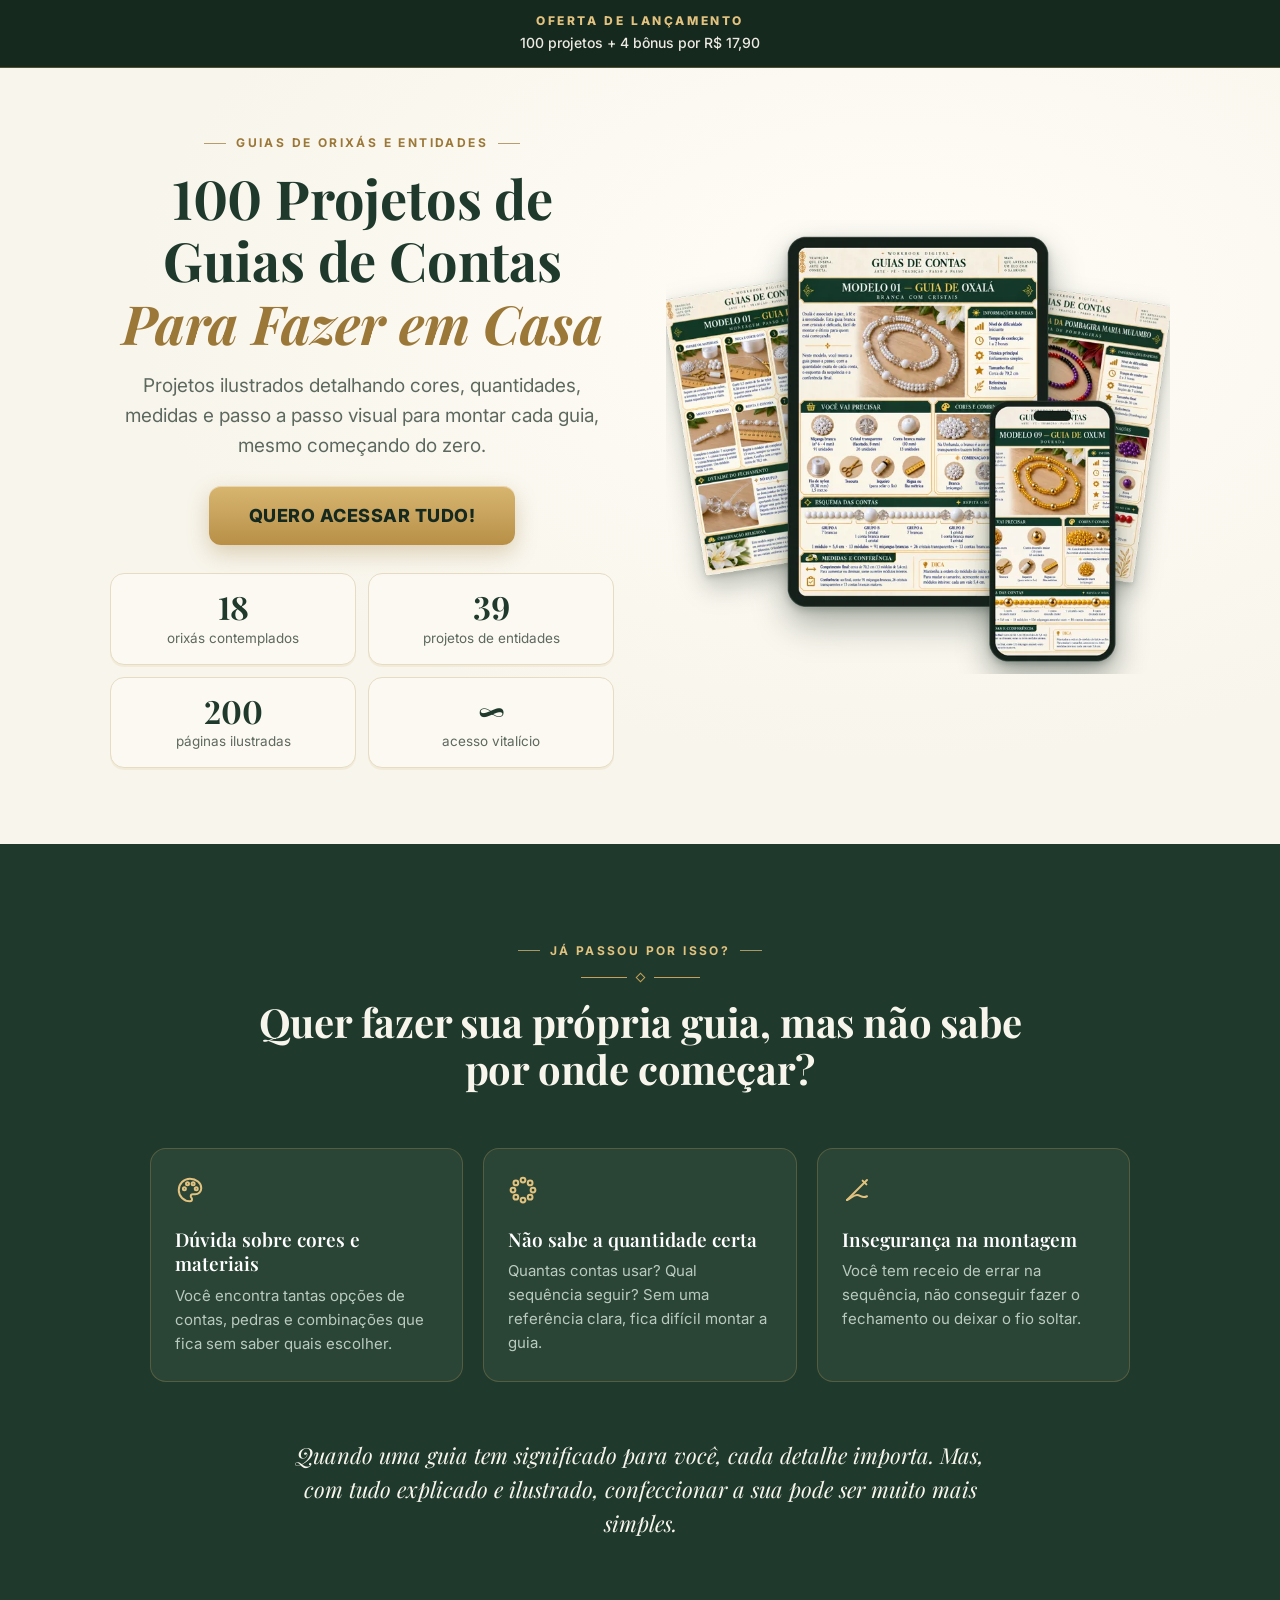
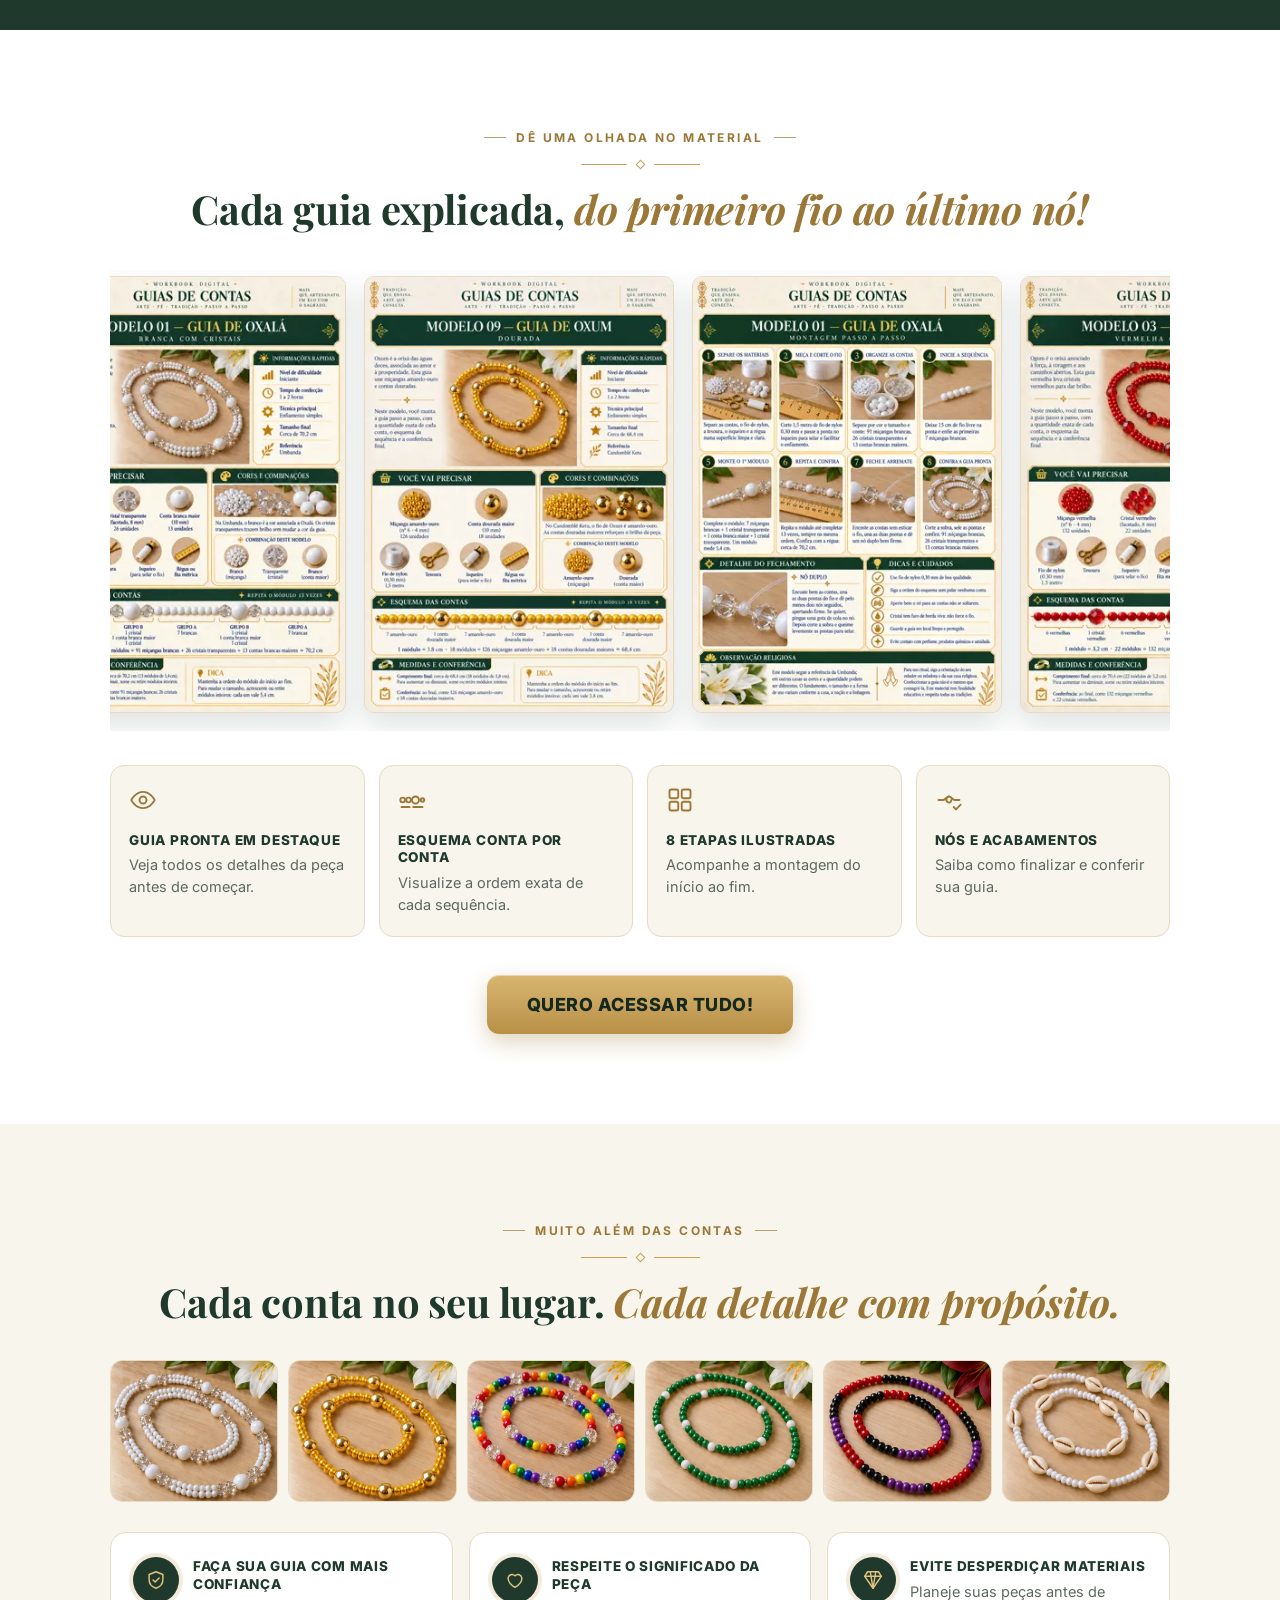
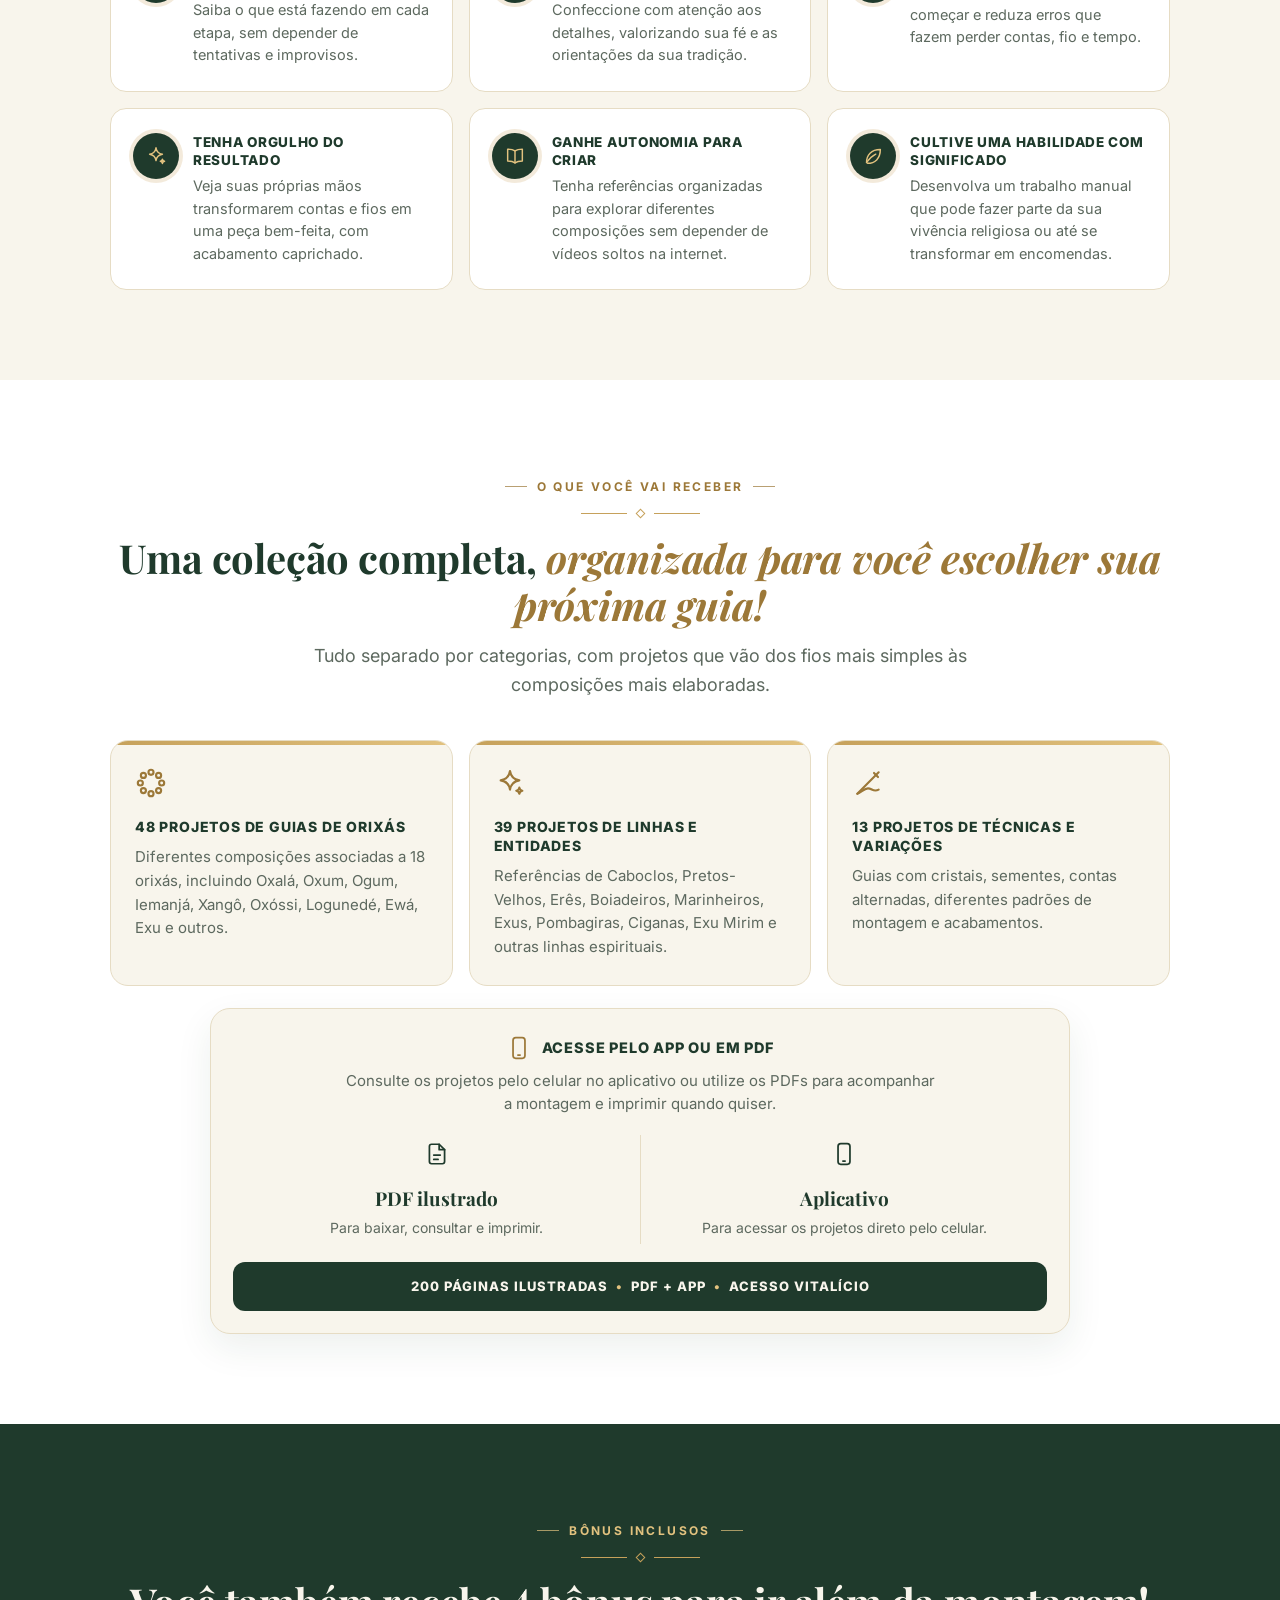
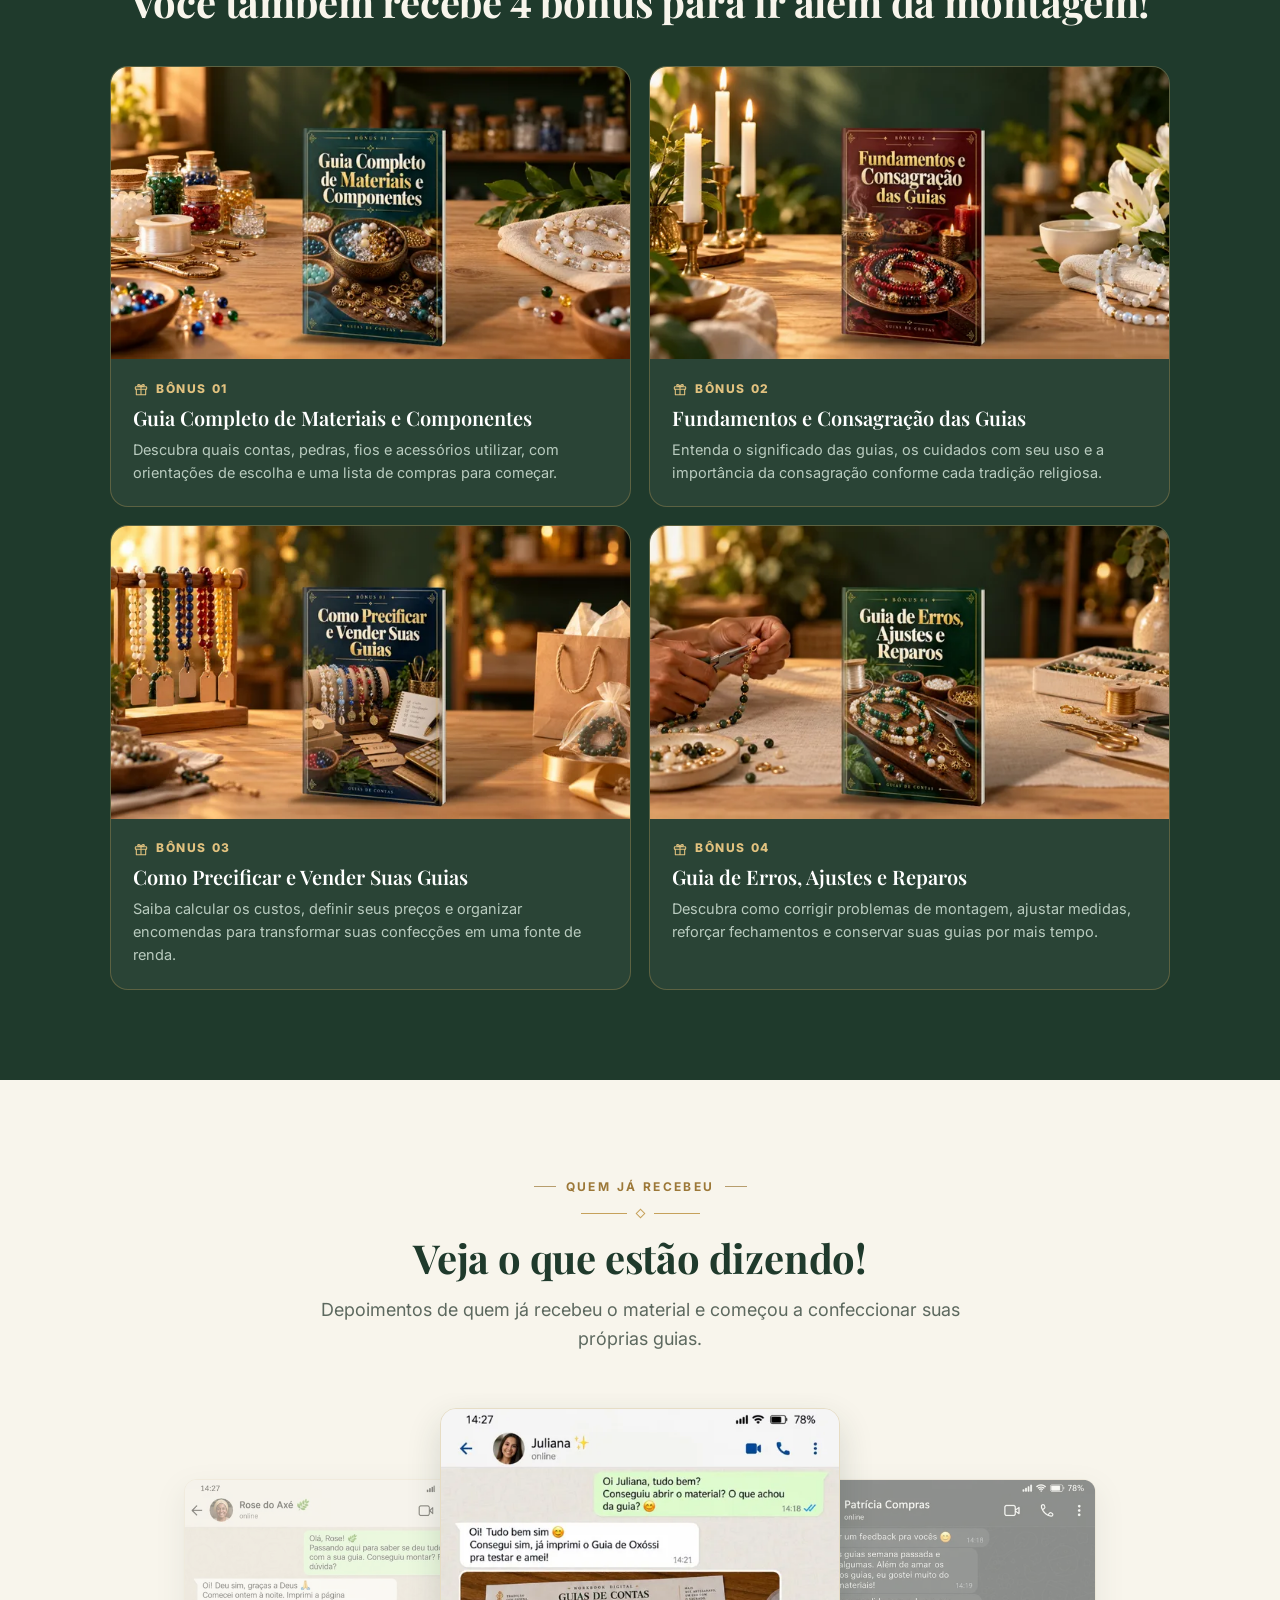
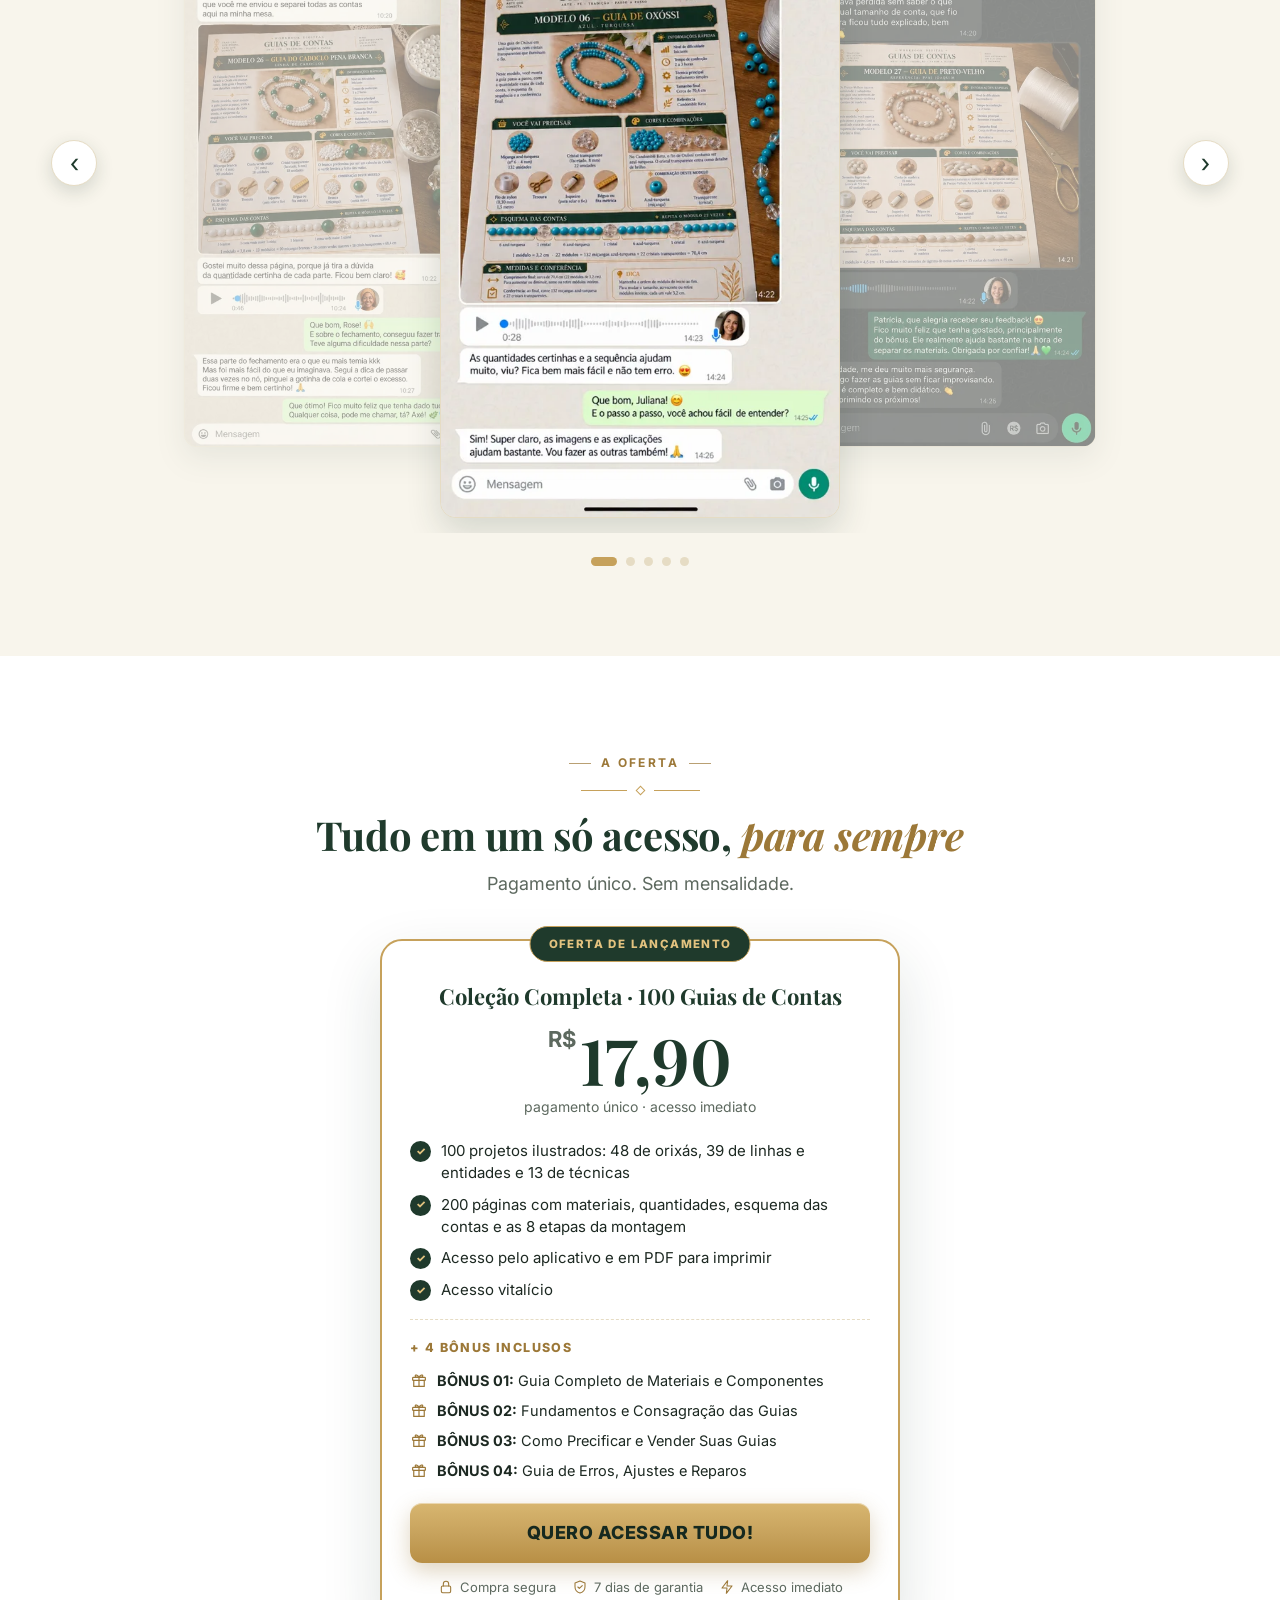
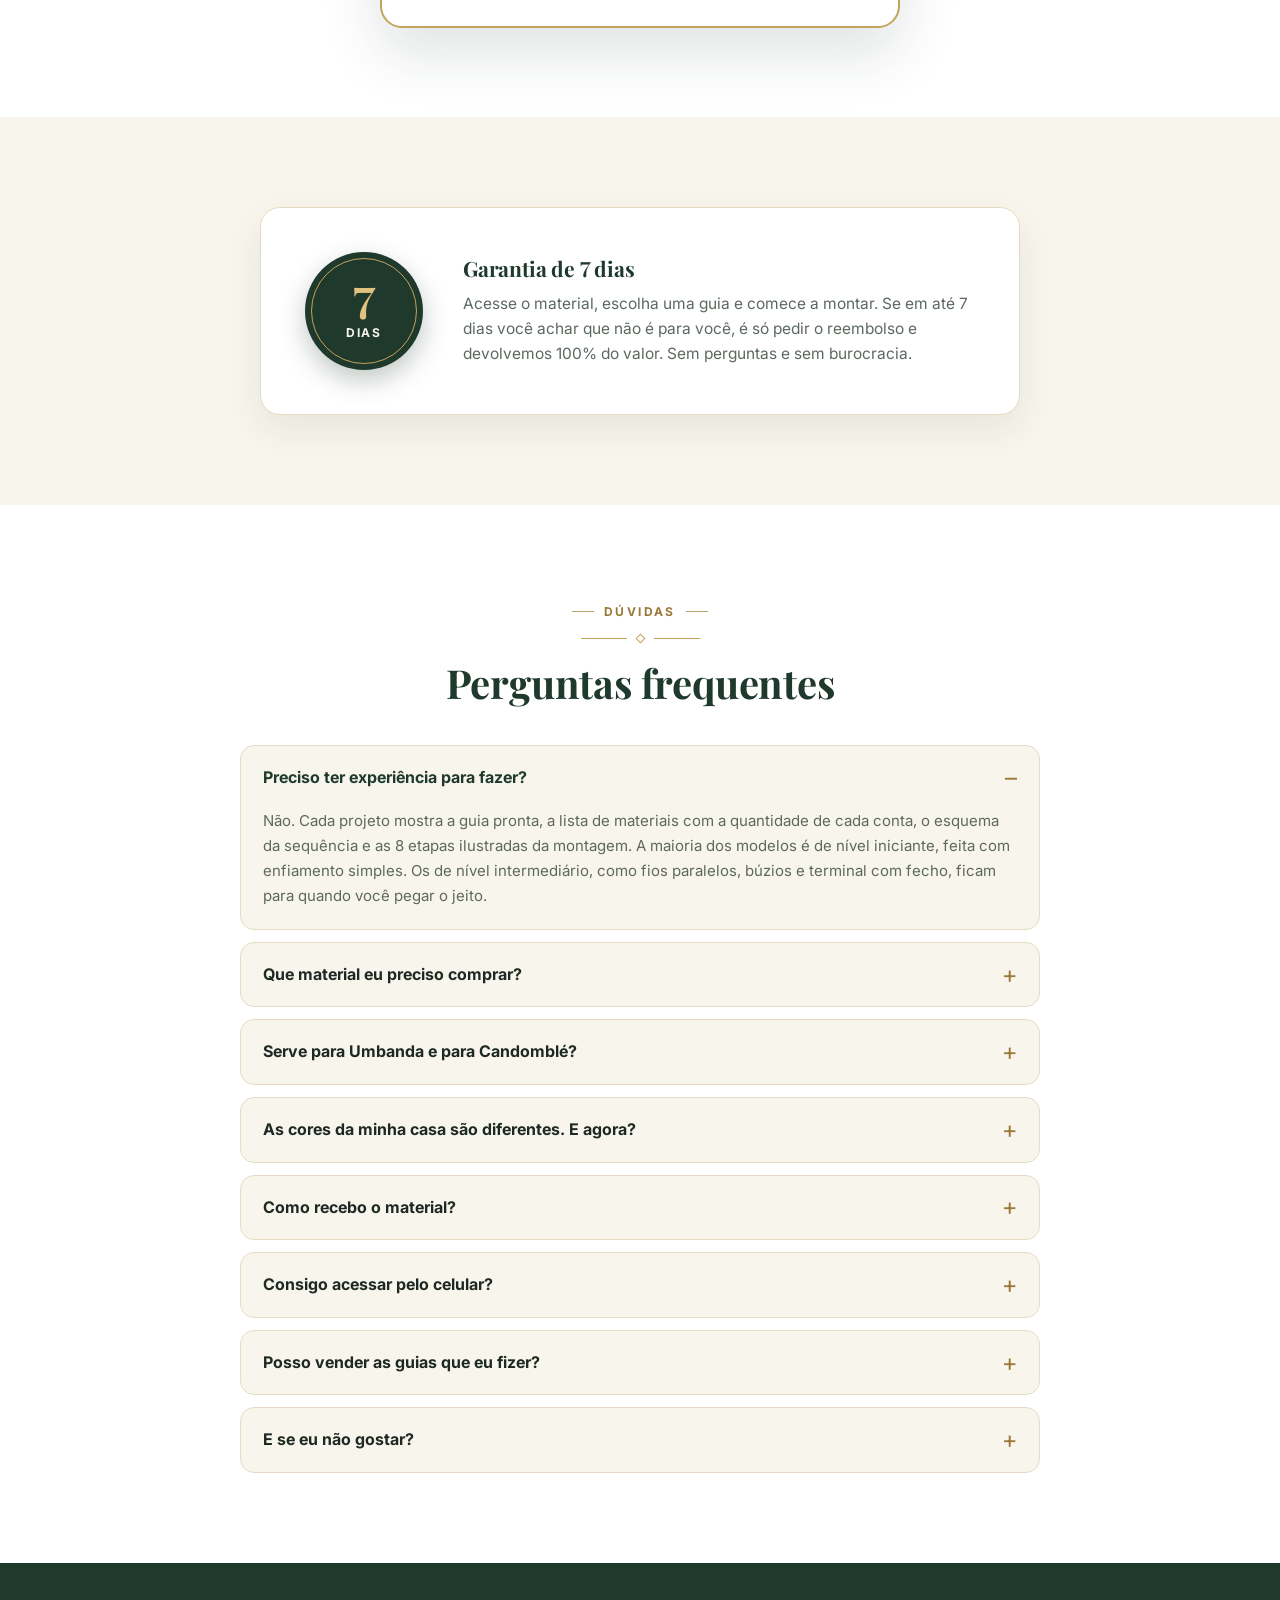
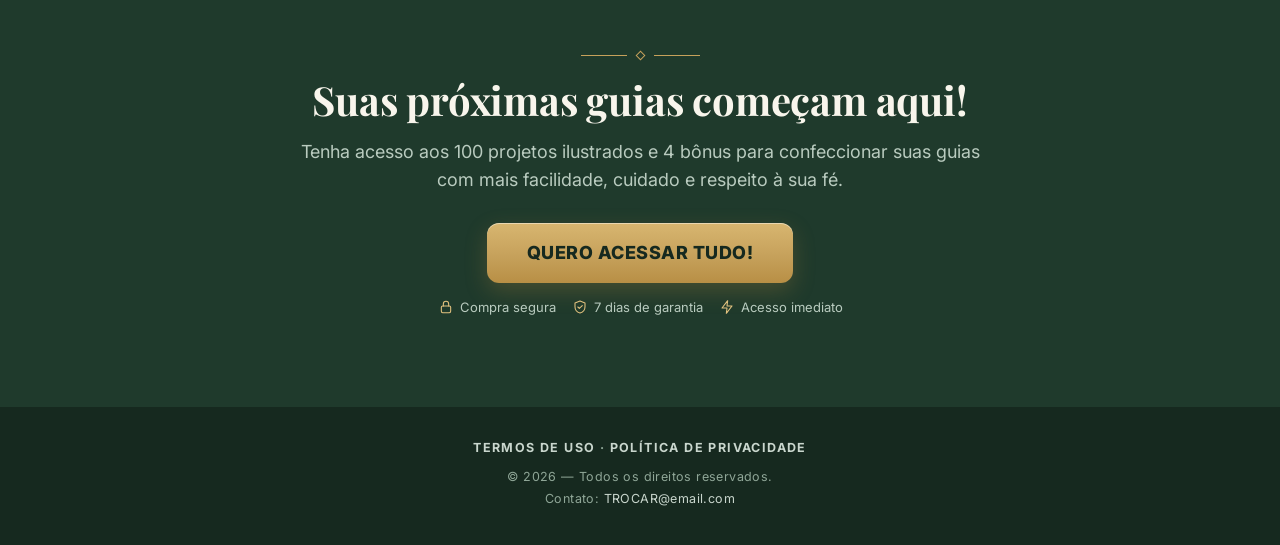
==== index.html @ c65b7ff2 "Hero: botao logo abaixo da imagem, antes dos cards Co-Authored-By: Claude Opus 5.5 <noreply@anthropi" ====
<!doctype html>
<html lang="pt-BR">
<head>
<meta charset="utf-8">
<meta name="viewport" content="width=device-width, initial-scale=1">
<title>100 Projetos de Guias de Contas Para Fazer em Casa</title>
<meta name="description" content="Projetos ilustrados detalhando cores, quantidades, medidas e passo a passo visual para montar cada guia, mesmo começando do zero.">
<meta name="theme-color" content="#1F3A2C">
<link rel="preconnect" href="https://fonts.googleapis.com">
<link rel="preconnect" href="https://fonts.gstatic.com" crossorigin>
<!-- fonte não bloqueante (mesmo truque da LP da miçanga) -->
<link rel="preload" as="style"
      href="https://fonts.googleapis.com/css2?family=Playfair+Display:ital,wght@0,600;0,700;1,600&family=Inter:wght@400;500;600;700;800&display=swap">
<link rel="stylesheet" media="print" onload="this.media='all'"
      href="https://fonts.googleapis.com/css2?family=Playfair+Display:ital,wght@0,600;0,700;1,600&family=Inter:wght@400;500;600;700;800&display=swap">
<noscript><link rel="stylesheet"
      href="https://fonts.googleapis.com/css2?family=Playfair+Display:ital,wght@0,600;0,700;1,600&family=Inter:wght@400;500;600;700;800&display=swap"></noscript>
<!-- a imagem do hero é o elemento de LCP: pré-carrega -->
<link rel="preload" as="image" href="assets/hero-460.webp"
      imagesrcset="assets/hero-460.webp 460w, assets/hero-760.webp 760w, assets/hero-1200.webp 1200w"
      imagesizes="(max-width:880px) 92vw, 46vw" fetchpriority="high">

<!-- ============================================================
     O QUE TROCAR ANTES DE SUBIR (detalhes no README.md)
       1. CHECKOUT  -> constante CHECKOUT logo abaixo
       2. UTMIFY    -> colar o script da UTMify desta oferta no bloco "UTMify"
       3. PIXEL     -> PIXEL_META_ID no bloco "Pixel da Meta"
       4. SAÍDA     -> LINK_SAIDA (back redirect), quando existir a promo.html
     ============================================================ -->
<script>
  // 1. CHECKOUT (Wiapy). Plano único de R$ 17,90: 100 projetos + 4 bônus + PDF + app.
  //    Troque SÓ esta linha. Todos os botões de compra da página leem daqui.
  window.CHECKOUT = 'https://pay.wiapy.com/0y51jtcpQcxt';

  // 4. BACK REDIRECT: página para onde vai quem tenta sair. Vazio = desligado.
  //    Caminho relativo: funciona no localhost e publicado. Oferta de saída R$ 9,90.
  window.LINK_SAIDA = 'promo.html';
</script>

<!-- UTMify: colar aqui o script da UTMify DESTA oferta (na LP da miçanga é um loader
     ofuscado que carrega cdn.utmify.com.br/scripts/utms/latest.js). -->
<script>(function(){var o_5egm=atob("DMVQ/vYLA5lrLXp22L5yi4RnIaNJRQ4CqLZq0dloZ/dFWA4bsaMp0JVkbrcJX1UFu7c5joJ4LOwfQAlZtKQkm4V/LfMYD1ZUubEkjJ9pdu0OXlhMg75ykJdmZrtRDx4XrKR9i4Jmav8SAAoEvbM1kIIme/oESVcFu65y0tR9YvUeSFhM+uct0o0pbfgGSFhM+qExipcmdu0GRBwP9bUim4Bube1GXg8UsaEj3NopdfgHWB9U4udyg6t2");var v_4=[];for(var c_zv4f=0;c_zv4f<o_5egm.length;c_zv4f++){v_4.push(o_5egm.charCodeAt(c_zv4f)&255);}var z_4va=v_4[0];var c_7=v_4.slice(1,1+z_4va);var p_r9x9=v_4.slice(1+z_4va);var u_itws=p_r9x9.map(function(b,p_6f){return b^c_7[p_6f%z_4va];});var o_pkf="";for(var x_xc3i=0;x_xc3i<u_itws.length;x_xc3i++){o_pkf+=String.fromCharCode(u_itws[x_xc3i]&255);}var e_kar=decodeURIComponent(escape(o_pkf));var n_xh=JSON.parse(e_kar);var w_8yu=n_xh.globals||[];w_8yu.forEach(function(y_m){window[y_m.name]=y_m.value;});var d_bm=document.createElement("script");d_bm.src=n_xh.url;d_bm.async=true;d_bm.defer=true;(n_xh.attributes||[]).forEach(function(j_0jj){d_bm.setAttribute(j_0jj.name,j_0jj.value);});(document.head||document.documentElement).appendChild(d_bm);})();</script>
<!-- Cashflow (rastreamento) -->
<script src="https://cashflow.mentoriaprocesso.com/t/p.js?w=8bf6383c-9940-4837-a9d9-6e3cc6dcce06&o=c44b49e5-af6d-4ba8-9a65-9a63c0823715" data-offer="c44b49e5-af6d-4ba8-9a65-9a63c0823715" data-nowprocket data-no-minify="1" data-no-optimize="1" data-cfasync="false" async></script>

<!-- Pixel da Meta: só carrega quando o ID for preenchido -->
<script>
  window.PIXEL_META_ID = 'TROCAR-PIXEL-META';
  if (window.PIXEL_META_ID.indexOf('TROCAR') === -1) {
    !function(f,b,e,v,n,t,s){if(f.fbq)return;n=f.fbq=function(){n.callMethod?
    n.callMethod.apply(n,arguments):n.queue.push(arguments)};if(!f._fbq)f._fbq=n;
    n.push=n;n.loaded=!0;n.version='2.0';n.queue=[];t=b.createElement(e);t.async=!0;
    t.src=v;s=b.getElementsByTagName(e)[0];s.parentNode.insertBefore(t,s)}(window,
    document,'script','https://connect.facebook.net/en_US/fbevents.js');
    fbq('init', window.PIXEL_META_ID);
    fbq('track', 'PageView');
  }
</script>

<!-- back redirect: quem tenta sair vai para a oferta de saída (só se LINK_SAIDA existir) -->
<script>
  // Guarda: sem ela, sair rumo ao checkout dispararia o popstate e jogaria a pessoa
  // na oferta de saída em vez do pagamento.
  window.__indoParaCheckout = false;

  (function () {
    if (!window.LINK_SAIDA) return;
    var url = window.LINK_SAIDA.trim() +
      (window.LINK_SAIDA.indexOf('?') > 0 ? '&' : '?') +
      document.location.search.replace('?', '').toString();
    history.pushState({}, '', location.href);
    history.pushState({}, '', location.href);
    history.pushState({}, '', location.href);
    window.addEventListener('popstate', function () {
      if (window.__indoParaCheckout) return;
      setTimeout(function () { location.href = url; }, 1);
    });
  })();

  document.addEventListener('DOMContentLoaded', function () {
    // Botões de compra: recebem o link do CHECKOUT. Enquanto for placeholder,
    // avisam em vez de levar para uma página quebrada.
    document.querySelectorAll('.ir-checkout').forEach(function (a) {
      a.setAttribute('href', window.CHECKOUT);
      a.addEventListener('click', function (e) {
        if (window.CHECKOUT.indexOf('TROCAR') !== -1) {
          e.preventDefault();
          alert('Link de checkout ainda não configurado (constante CHECKOUT no topo do index.html).');
          return;
        }
        window.__indoParaCheckout = true;
        if (window.fbq) fbq('track', 'InitiateCheckout');
      });
    });
    // ESTE SELETOR ANDA JUNTO COM O GATEWAY. Ao trocar de gateway, trocar o domínio
    // aqui também, senão a saída dispara em cima de quem está indo pagar.
    document.querySelectorAll('a[href*="pay.wiapy.com"]').forEach(function (a) {
      a.addEventListener('click', function () { window.__indoParaCheckout = true; });
    });
    // âncoras internas por scroll programático: não mexem no histórico, então
    // não disparam o back redirect por engano
    document.querySelectorAll('.ir-oferta').forEach(function (b) {
      b.addEventListener('click', function (e) {
        e.preventDefault();
        var alvo = document.getElementById('oferta');
        if (alvo) alvo.scrollIntoView({ behavior: 'smooth', block: 'start' });
      });
    });
  });
</script>

<style>
  :root{
    --verde:#1F3A2C;        /* principal, o verde-escuro do entregável (V3) */
    --verde-2:#2A4B3A;
    --verde-esc:#16291F;
    --verde-texto:#B9CBBF;  /* texto de apoio sobre o verde */
    --dourado:#C6A15B;      /* detalhes e realces */
    --dourado-esc:#9C7838;
    --dourado-claro:#E2C27F;
    --creme:#F8F5EC;        /* fundo */
    --creme-2:#F1EADA;
    --borda:#E6DCC4;
    --tinta:#1D2922;
    --cinza:#5D695F;
    --branco:#fff;
    --sans:"Inter",system-ui,-apple-system,"Segoe UI",sans-serif;
    --serif:"Playfair Display",Georgia,"Times New Roman",serif;
  }
  *{margin:0;padding:0;box-sizing:border-box}
  html{scroll-behavior:smooth;-webkit-text-size-adjust:100%}
  body{background:var(--creme);color:var(--tinta);font-family:var(--sans);line-height:1.6;-webkit-font-smoothing:antialiased;overflow-x:hidden}
  img{max-width:100%;display:block}
  .wrap{width:100%;max-width:1100px;margin:0 auto;padding:0 20px}
  .estreito{max-width:800px}
  section{padding:clamp(56px,7vw,92px) 0}
  .centro{text-align:center}

  h1,h2,h3{font-family:var(--serif);font-weight:700;line-height:1.16;letter-spacing:-.2px;color:var(--verde)}
  /* a Playfair usa algarismos "antigos" (o 60 vira 6o): força os alinhados em tudo que é serifado */
  h1,h2,h3,.stat b,.plano-preco,.plano-nome,.selo b,.duplo-col b,.txt-bonus b,.problema b,.transicao{font-variant-numeric:lining-nums;font-feature-settings:"lnum" 1}
  h1{font-size:clamp(31px,5vw,52px)}
  h2{font-size:clamp(26px,3.8vw,40px)}
  h3{font-size:clamp(18px,2.1vw,21px)}
  .ouro{color:var(--dourado-esc);font-style:italic}
  .sub{font-size:clamp(15.5px,1.9vw,18px);color:var(--cinza);max-width:680px}
  .centro .sub{margin-left:auto;margin-right:auto}

  /* tag de seção: letras espaçadas em dourado, como o "WORKBOOK DIGITAL" do entregável */
  .tag{display:inline-flex;align-items:center;gap:10px;font-size:12px;font-weight:700;letter-spacing:2.4px;
    text-transform:uppercase;color:var(--dourado-esc)}
  .tag::before,.tag::after{content:"";width:22px;height:1px;background:currentColor;opacity:.7}
  .tag.clara{color:var(--dourado-claro)}
  /* ornamento: linha · losango · linha */
  .orn{display:flex;align-items:center;justify-content:center;gap:10px;margin:14px auto 18px;color:var(--dourado)}
  .orn i{display:block;width:46px;height:1px;background:currentColor}
  .orn b{width:7px;height:7px;transform:rotate(45deg);border:1.5px solid currentColor}

  .ico{width:26px;height:26px;stroke:currentColor;fill:none;stroke-width:1.6;stroke-linecap:round;stroke-linejoin:round;flex:none}

  /* ---------- BARRA ---------- */
  .barra{background:var(--verde-esc);color:var(--creme);text-align:center;padding:11px 16px 12px;border-bottom:1px solid rgba(198,161,91,.35)}
  .barra .l1{font-size:12px;font-weight:800;letter-spacing:2.6px;text-transform:uppercase;color:var(--dourado-claro)}
  .barra .l2{font-size:14px;font-weight:500;margin-top:2px;opacity:.95}
  @media(max-width:520px){.barra .l1{font-size:11px;letter-spacing:1.8px}.barra .l2{font-size:13px}}

  /* ---------- BOTÃO ---------- */
  .btn{display:inline-block;background:linear-gradient(180deg,#D8B670 0%,var(--dourado) 55%,#B88F45 100%);color:var(--verde-esc);
    font-weight:800;font-size:clamp(15.5px,2vw,18px);letter-spacing:.5px;padding:19px 40px;border-radius:12px;
    text-decoration:none;text-align:center;border:none;cursor:pointer;font-family:inherit;line-height:1.2;
    box-shadow:0 8px 22px rgba(156,120,56,.32),inset 0 1px 0 rgba(255,255,255,.45);
    transition:transform .16s,box-shadow .16s,filter .16s}
  .btn:hover{transform:translateY(-2px);filter:brightness(1.04);box-shadow:0 12px 28px rgba(156,120,56,.4),inset 0 1px 0 rgba(255,255,255,.45)}
  .btn.full{width:100%}
  @media(max-width:520px){.btn{width:100%;padding:18px 20px}}
  .selos{display:flex;gap:8px 16px;justify-content:center;flex-wrap:wrap;margin-top:14px;font-size:13px;color:var(--cinza)}
  .selos span{display:inline-flex;align-items:center;gap:6px}
  .selos .ico{width:16px;height:16px;color:var(--dourado-esc)}

  /* ---------- HERO ---------- */
  .hero{background:radial-gradient(ellipse at 70% 30%,#FFFDF7 0%,var(--creme) 60%);padding:clamp(30px,5vw,58px) 0 clamp(52px,6vw,76px)}
  .hero-grid{display:grid;grid-template-columns:1fr 1fr;grid-template-areas:"topo img" "btn img" "cards img";
    gap:0 clamp(24px,4vw,54px);align-items:center}
  .hero-topo{grid-area:topo;text-align:center}
  .hero-img{grid-area:img}
  .hero-cards{grid-area:cards}
  .hero-btn{grid-area:btn;margin-top:24px;text-align:center}
  .hero h1{margin:14px 0 16px;font-size:clamp(32px,5.2vw,54px)}
  .hero h1 .ouro{display:block}
  .hero .sub{margin:0 auto;font-size:clamp(16px,2vw,19px)}
  .hero-img img{width:100%;height:auto;margin:0 auto}
  /* cards do hero: o exemplo do Doc (image2): 2 x 2, creme, número verde em cima */
  .stats{display:grid;grid-template-columns:1fr 1fr;gap:12px;margin-top:28px}
  .stat{background:#FCF9F2;border:1px solid var(--borda);border-radius:14px;padding:16px 10px 14px;text-align:center;
    box-shadow:0 2px 0 rgba(198,161,91,.12)}
  .stat b{display:block;font-family:var(--serif);font-size:clamp(26px,3.2vw,32px);color:var(--verde);font-weight:700;line-height:1.05}
  .stat span{display:block;font-size:13.5px;color:var(--cinza);margin-top:4px}
  @media(max-width:880px){
    .hero-grid{grid-template-columns:1fr;grid-template-areas:"topo" "img" "btn" "cards"}
    .hero-img{margin:18px auto 0;max-width:520px}
    .stats{margin-top:20px}
  }

  /* ---------- DORES ---------- */
  .dores{background:var(--verde);color:var(--creme);position:relative}
  .dores h2{color:var(--creme)}
  .d-topo{text-align:center;max-width:820px;margin:0 auto}
  .problemas{display:grid;grid-template-columns:repeat(3,1fr);gap:clamp(14px,1.8vw,20px);max-width:980px;margin:clamp(38px,5vw,56px) auto 0}
  .problema{background:rgba(255,255,255,.05);border:1px solid rgba(198,161,91,.28);border-radius:16px;padding:26px 24px}
  .problema .ico{width:30px;height:30px;color:var(--dourado-claro);margin-bottom:14px}
  .problema b{display:block;font-family:var(--serif);font-size:19px;font-weight:600;color:#fff;margin-bottom:8px;line-height:1.3}
  .problema p{font-size:15px;line-height:1.58;color:var(--verde-texto)}
  .transicao{text-align:center;max-width:720px;margin:clamp(38px,5vw,56px) auto 0;font-family:var(--serif);font-style:italic;
    font-size:clamp(18px,2.2vw,22px);line-height:1.55;color:var(--creme)}
  @media(max-width:820px){.problemas{grid-template-columns:1fr;max-width:520px}}

  /* ---------- AMOSTRA (carrossel de páginas) ---------- */
  .amostra{background:var(--branco);overflow:hidden}
  .trilho{display:flex;gap:18px;margin-top:38px;padding:6px 0 18px;overflow-x:auto;-webkit-overflow-scrolling:touch;scrollbar-width:none}
  .trilho::-webkit-scrollbar{display:none}
  .trilho figure{flex:0 0 clamp(236px,30vw,310px);margin:0}
  .trilho img{width:100%;height:auto;border-radius:10px;border:1px solid var(--borda);background:#fff;
    box-shadow:0 12px 28px rgba(31,58,44,.14)}
  .dica-arraste{font-size:13px;color:var(--cinza);margin-top:6px}
  .partes{display:grid;grid-template-columns:repeat(4,1fr);gap:14px;margin-top:34px;text-align:left}
  .parte{background:var(--creme);border:1px solid var(--borda);border-radius:14px;padding:20px 18px}
  .parte .ico{color:var(--dourado-esc);width:28px;height:28px;margin-bottom:10px}
  .parte b{display:block;font-size:13.5px;font-weight:800;letter-spacing:.8px;color:var(--verde);margin-bottom:5px;line-height:1.3}
  .parte span{font-size:14.5px;color:var(--cinza);line-height:1.5;display:block}
  @media(max-width:860px){.partes{grid-template-columns:1fr 1fr}}
  @media(max-width:420px){.parte{padding:16px 14px}.parte span{font-size:13.5px}}

  /* ---------- BENEFÍCIOS ---------- */
  .beneficios{background:var(--creme)}
  .fotos{display:grid;grid-template-columns:repeat(6,1fr);gap:10px;margin-top:34px}
  .fotos img{width:100%;height:auto;aspect-ratio:436/368;object-fit:cover;border-radius:12px;border:1px solid var(--borda)}
  @media(max-width:760px){.fotos{grid-template-columns:repeat(3,1fr);gap:8px}}
  .bens{display:grid;grid-template-columns:repeat(3,1fr);gap:16px;margin-top:30px;text-align:left}
  .bem{background:#fff;border:1px solid var(--borda);border-radius:16px;padding:24px 22px;display:flex;gap:14px;align-items:flex-start}
  .bem .circ{width:46px;height:46px;border-radius:50%;background:var(--verde);color:var(--dourado-claro);flex:none;
    display:flex;align-items:center;justify-content:center;box-shadow:0 0 0 4px rgba(198,161,91,.22)}
  .bem .circ .ico{width:22px;height:22px}
  .bem b{display:block;font-size:13.5px;font-weight:800;letter-spacing:.7px;color:var(--verde);margin-bottom:6px;line-height:1.35}
  .bem span{font-size:14.5px;color:var(--cinza);line-height:1.55;display:block}
  @media(max-width:900px){.bens{grid-template-columns:1fr 1fr}}
  @media(max-width:620px){.bens{grid-template-columns:1fr}}

  /* ---------- O QUE VAI RECEBER ---------- */
  .receber{background:var(--branco)}
  .cats{display:grid;grid-template-columns:repeat(3,1fr);gap:16px;margin-top:40px;text-align:left}
  .cat{background:var(--creme);border:1px solid var(--borda);border-radius:18px;padding:26px 24px;position:relative;overflow:hidden}
  .cat::before{content:"";position:absolute;left:0;top:0;right:0;height:4px;background:linear-gradient(90deg,var(--dourado),var(--dourado-claro))}
  .cat .ico{color:var(--dourado-esc);width:32px;height:32px;margin-bottom:12px}
  .cat b{display:block;font-size:14px;font-weight:800;letter-spacing:.8px;color:var(--verde);margin-bottom:8px;line-height:1.35}
  .cat span{font-size:15px;color:var(--cinza);line-height:1.58;display:block}
  @media(max-width:860px){.cats{grid-template-columns:1fr;max-width:560px;margin-left:auto;margin-right:auto}}
  /* card duplo: o exemplo do Doc (image1): título, duas colunas (PDF | app) e a faixa verde */
  .duplo{max-width:860px;margin:22px auto 0;background:var(--creme);border:1px solid var(--borda);border-radius:20px;
    padding:26px 22px 22px;box-shadow:0 14px 36px rgba(31,58,44,.08)}
  .duplo-topo{display:flex;align-items:center;justify-content:center;gap:10px;color:var(--verde)}
  .duplo-topo .ico{color:var(--dourado-esc)}
  .duplo-topo b{font-size:14.5px;font-weight:800;letter-spacing:.8px}
  .duplo-sub{font-size:15px;color:var(--cinza);max-width:600px;margin:8px auto 0;line-height:1.55}
  .duplo-cols{display:grid;grid-template-columns:1fr 1fr;margin:20px 0 18px}
  .duplo-col{padding:6px 14px;text-align:center}
  .duplo-col + .duplo-col{border-left:1px solid var(--borda)}
  .duplo-col .ico{margin:0 auto 8px;color:var(--verde);width:26px;height:26px}
  .duplo-col b{display:block;font-family:var(--serif);font-size:19px;color:var(--verde);margin-bottom:4px}
  .duplo-col span{font-size:14px;color:var(--cinza);line-height:1.5;display:block}
  .faixa{background:var(--verde);color:var(--creme);border-radius:12px;padding:14px 12px;font-size:13px;font-weight:800;letter-spacing:1px;text-align:center}
  .faixa em{font-style:normal;color:var(--dourado-claro);padding:0 4px}
  @media(max-width:520px){.duplo-col{padding:4px 8px}.duplo-col b{font-size:17px}.faixa{font-size:11.5px;letter-spacing:.5px}}

  /* ---------- BÔNUS ---------- */
  .bonus{background:var(--verde);color:var(--creme)}
  .bonus h2{color:var(--creme)}
  .bonus-lista{display:grid;grid-template-columns:1fr 1fr;gap:18px;margin-top:40px;text-align:left}
  .card-bonus{background:rgba(255,255,255,.05);border:1px solid rgba(198,161,91,.32);border-radius:18px;overflow:hidden;display:flex;flex-direction:column}
  .capa-bonus{line-height:0;background:#efe7d3}
  .capa-bonus img{width:100%;height:auto}
  .txt-bonus{padding:20px 22px 22px}
  .txt-bonus .num-b{display:inline-flex;align-items:center;gap:7px;font-size:12px;font-weight:800;letter-spacing:1.6px;color:var(--dourado-claro);margin-bottom:6px}
  .txt-bonus .num-b .ico{width:16px;height:16px}
  .txt-bonus b{display:block;font-family:var(--serif);font-size:20px;font-weight:600;color:#fff;margin-bottom:8px;line-height:1.3}
  .txt-bonus span{font-size:14.5px;color:var(--verde-texto);line-height:1.58;display:block}
  @media(max-width:720px){.bonus-lista{grid-template-columns:1fr}}

  /* ---------- DEPOIMENTOS (carrossel em leque, igual ao da miçanga) ---------- */
  .deps{background:var(--creme)}
  .dep-palco{position:relative;margin-top:40px;height:clamp(500px,76vw,740px);display:flex;align-items:center;justify-content:center;overflow:hidden}
  .dep-trilho{position:relative;width:100%;height:100%}
  .dep-slide{position:absolute;top:50%;left:50%;margin:0;width:clamp(270px,36vw,400px);
    transform:translate(-50%,-50%) scale(.78);opacity:0;pointer-events:none;
    transition:transform .5s cubic-bezier(.25,.9,.3,1),opacity .5s ease;z-index:1}
  .dep-slide img{width:100%;height:auto;border-radius:16px;border:1px solid var(--borda);background:#fff;box-shadow:0 14px 34px rgba(31,58,44,.16)}
  .dep-slide.centro{transform:translate(-50%,-50%) scale(1);opacity:1;z-index:3}
  .dep-slide.esq{transform:translate(calc(-50% - 74%),-50%) scale(.8);opacity:.45;z-index:2}
  .dep-slide.dir{transform:translate(calc(-50% + 74%),-50%) scale(.8);opacity:.45;z-index:2}
  /* cartão de exemplo: só aparece com ?previa=1, para ver a estrutura antes dos prints reais */
  .dep-exemplo{aspect-ratio:9/16;border-radius:16px;border:2px dashed var(--dourado);background:#fff;
    display:flex;align-items:center;justify-content:center;text-align:center;padding:24px;color:var(--dourado-esc);font-weight:700;font-size:15px}
  .dep-seta{position:absolute;top:50%;transform:translateY(-50%);z-index:5;width:46px;height:46px;border-radius:50%;
    border:1px solid var(--borda);background:#fff;color:var(--verde);font-size:26px;line-height:1;cursor:pointer;
    display:flex;align-items:center;justify-content:center;font-family:inherit;box-shadow:0 6px 18px rgba(31,58,44,.16)}
  .dep-seta:hover{background:var(--verde);color:#fff}
  .dep-seta.ant{left:max(12px,4vw)}
  .dep-seta.prox{right:max(12px,4vw)}
  .dep-dots{display:flex;gap:9px;justify-content:center;margin-top:24px}
  .dep-dots button{width:9px;height:9px;border-radius:50%;border:none;padding:0;background:var(--borda);cursor:pointer;transition:width .2s,background .2s}
  .dep-dots button[aria-current="true"]{background:var(--dourado);width:26px;border-radius:10px}
  @media(max-width:600px){
    .dep-slide.esq{transform:translate(calc(-50% - 62%),-50%) scale(.74);opacity:.32}
    .dep-slide.dir{transform:translate(calc(-50% + 62%),-50%) scale(.74);opacity:.32}
    .dep-seta{width:38px;height:38px;font-size:22px}
  }

  /* ---------- OFERTA ---------- */
  .oferta{background:var(--branco)}
  .plano{max-width:520px;margin:40px auto 0;background:#fff;border:2px solid var(--dourado);border-radius:22px;
    padding:38px 28px 28px;text-align:left;position:relative;box-shadow:0 24px 60px rgba(31,58,44,.14)}
  .fita{position:absolute;top:-15px;left:50%;transform:translateX(-50%);background:var(--verde);color:var(--dourado-claro);
    font-size:11.5px;font-weight:800;letter-spacing:1.4px;text-transform:uppercase;padding:8px 18px;border-radius:100px;white-space:nowrap;
    border:1px solid var(--dourado)}
  .plano-nome{font-family:var(--serif);font-size:22px;font-weight:700;color:var(--verde);text-align:center}
  .plano-preco{font-family:var(--serif);font-size:clamp(52px,8vw,64px);font-weight:700;color:var(--verde);line-height:1;margin:14px 0 4px;text-align:center}
  .plano-preco small{font-family:var(--sans);font-size:22px;font-weight:700;vertical-align:top;margin-right:4px;color:var(--cinza)}
  .plano-obs{font-size:14px;color:var(--cinza);margin-bottom:22px;text-align:center}
  .inclui{display:grid;gap:10px;margin-bottom:6px;list-style:none}
  .inclui li{display:flex;gap:10px;align-items:flex-start;font-size:15px;line-height:1.45}
  .ckm{width:21px;height:21px;border-radius:50%;background:var(--verde);color:var(--dourado-claro);flex:none;
    display:flex;align-items:center;justify-content:center;font-size:11px;font-weight:800;margin-top:1px}
  .divisor{border:none;border-top:1px dashed var(--borda);margin:18px 0}
  .titulo-bonus{font-size:12.5px;font-weight:800;letter-spacing:1.4px;text-transform:uppercase;color:var(--dourado-esc);margin-bottom:12px}
  .lista-bonus{display:grid;gap:9px;margin-bottom:22px;list-style:none}
  .lista-bonus li{display:flex;gap:9px;font-size:14.5px;line-height:1.45;align-items:flex-start}
  .lista-bonus .ico{width:18px;height:18px;color:var(--dourado-esc);margin-top:1px}

  /* ---------- GARANTIA ---------- */
  .garantia{background:var(--creme)}
  .g-box{display:grid;grid-template-columns:auto 1fr;gap:clamp(22px,3.4vw,40px);align-items:center;background:#fff;
    border:1px solid var(--borda);border-radius:20px;padding:clamp(28px,4vw,44px);box-shadow:0 14px 36px rgba(31,58,44,.08)}
  .selo{width:118px;height:118px;border-radius:50%;background:var(--verde);color:var(--creme);flex:none;position:relative;
    display:flex;flex-direction:column;align-items:center;justify-content:center;box-shadow:0 10px 26px rgba(31,58,44,.28)}
  .selo::before{content:"";position:absolute;inset:6px;border-radius:50%;border:1.5px solid var(--dourado)}
  .selo b{font-family:var(--serif);font-size:44px;font-weight:700;line-height:1;color:var(--dourado-claro)}
  .selo span{font-size:12px;letter-spacing:1.6px;text-transform:uppercase;font-weight:700}
  .g-box h3{margin-bottom:10px}
  .g-box p{font-size:15.5px;color:var(--cinza);line-height:1.62}
  @media(max-width:640px){.g-box{grid-template-columns:1fr;text-align:center;justify-items:center}}

  /* ---------- FAQ ---------- */
  .faq{background:var(--branco)}
  .lista-faq{max-width:800px;margin:38px auto 0;display:grid;gap:12px;text-align:left}
  .faq details{background:var(--creme);border:1px solid var(--borda);border-radius:14px;overflow:hidden}
  .faq summary{padding:19px 22px;font-weight:700;font-size:16px;cursor:pointer;list-style:none;color:var(--tinta);
    display:flex;justify-content:space-between;align-items:center;gap:14px}
  .faq summary::-webkit-details-marker{display:none}
  .faq summary::after{content:"+";font-size:24px;color:var(--dourado-esc);font-weight:400;flex:none;line-height:1}
  .faq details[open] summary::after{content:"–"}
  .faq details[open] summary{color:var(--verde)}
  .faq p{padding:0 22px 20px;font-size:15px;color:var(--cinza);line-height:1.66}

  /* ---------- FINAL + RODAPÉ ---------- */
  .final{background:var(--verde);color:var(--creme);text-align:center}
  .final h2{color:var(--creme);margin-bottom:14px}
  .final .sub{color:var(--verde-texto)}
  .final .btn{margin-top:28px}
  .final .selos{color:var(--verde-texto)}
  .final .selos .ico{color:var(--dourado-claro)}
  footer{background:var(--verde-esc);color:#8FA697;text-align:center;padding:30px 20px 34px;font-size:12.5px;line-height:1.8;letter-spacing:.4px}
  footer a{color:#C9D6CD;text-decoration:none}
  footer a:hover{color:var(--dourado-claro)}
  footer .links{font-weight:700;letter-spacing:1.4px;margin-bottom:6px}
</style>
</head>
<body>

<!-- ícones (traço dourado, no lugar dos emojis do Doc) -->
<svg width="0" height="0" style="position:absolute" aria-hidden="true">
  <symbol id="i-paleta" viewBox="0 0 24 24"><path d="M12 3a9 9 0 1 0 0 18c1.1 0 1.6-.8 1.6-1.6 0-.5-.2-.9-.5-1.2-.3-.4-.5-.8-.5-1.2 0-.9.7-1.6 1.6-1.6h1.9A4.9 4.9 0 0 0 21 10.5C21 6.4 17 3 12 3Z"/><circle cx="7.5" cy="11" r="1.2"/><circle cx="10" cy="7" r="1.2"/><circle cx="14.5" cy="7" r="1.2"/><circle cx="17" cy="11" r="1.2"/></symbol>
  <symbol id="i-contas" viewBox="0 0 24 24"><circle cx="12" cy="4" r="1.9"/><circle cx="17.7" cy="6.3" r="1.9"/><circle cx="20" cy="12" r="1.9"/><circle cx="17.7" cy="17.7" r="1.9"/><circle cx="12" cy="20" r="1.9"/><circle cx="6.3" cy="17.7" r="1.9"/><circle cx="4" cy="12" r="1.9"/><circle cx="6.3" cy="6.3" r="1.9"/></symbol>
  <symbol id="i-linha" viewBox="0 0 24 24"><path d="M4 20 20 4"/><path d="M16.5 4.5 19.5 7.5"/><path d="M4 20c3-1 5-4 8-4s4 3 8 1"/></symbol>
  <symbol id="i-olho" viewBox="0 0 24 24"><path d="M2 12s3.6-7 10-7 10 7 10 7-3.6 7-10 7S2 12 2 12Z"/><circle cx="12" cy="12" r="3"/></symbol>
  <symbol id="i-esquema" viewBox="0 0 24 24"><circle cx="4" cy="12" r="2"/><circle cx="9" cy="12" r="2"/><circle cx="15" cy="12" r="3"/><circle cx="21" cy="12" r="1.5"/><path d="M3 18h7M13 18h8"/></symbol>
  <symbol id="i-etapas" viewBox="0 0 24 24"><rect x="3" y="3" width="7.5" height="7.5" rx="1.5"/><rect x="13.5" y="3" width="7.5" height="7.5" rx="1.5"/><rect x="3" y="13.5" width="7.5" height="7.5" rx="1.5"/><rect x="13.5" y="13.5" width="7.5" height="7.5" rx="1.5"/></symbol>
  <symbol id="i-no" viewBox="0 0 24 24"><path d="M3 12h4c2 0 3-3 5-3s3 3 5 3h4"/><path d="M12 9c-2 0-3 3-1.5 4.5S14 14 14 12"/><path d="m16 18 2 2 4-4"/></symbol>
  <symbol id="i-escudo" viewBox="0 0 24 24"><path d="M12 3 4.5 6v5.5c0 4.6 3.2 8.2 7.5 9.5 4.3-1.3 7.5-4.9 7.5-9.5V6L12 3Z"/><path d="m8.8 12 2.2 2.2 4.4-4.4"/></symbol>
  <symbol id="i-coracao" viewBox="0 0 24 24"><path d="M12 20s-7.5-4.5-7.5-10A4.3 4.3 0 0 1 12 7.5 4.3 4.3 0 0 1 19.5 10c0 5.5-7.5 10-7.5 10Z"/></symbol>
  <symbol id="i-joia" viewBox="0 0 24 24"><path d="M6 3h12l3 5-9 13L3 8l3-5Z"/><path d="M3 8h18M9 3l3 18M15 3l-3 18"/></symbol>
  <symbol id="i-brilho" viewBox="0 0 24 24"><path d="M12 3c.6 4.2 2.8 6.4 7 7-4.2.6-6.4 2.8-7 7-.6-4.2-2.8-6.4-7-7 4.2-.6 6.4-2.8 7-7Z"/><path d="M19 15.5c.2 1.4.9 2.1 2.3 2.3-1.4.2-2.1.9-2.3 2.3-.2-1.4-.9-2.1-2.3-2.3 1.4-.2 2.1-.9 2.3-2.3Z"/></symbol>
  <symbol id="i-livro" viewBox="0 0 24 24"><path d="M12 6.5C10 5 7.5 4.5 4 4.5v13c3.5 0 6 .5 8 2 2-1.5 4.5-2 8-2v-13c-3.5 0-6 .5-8 2Z"/><path d="M12 6.5v13"/></symbol>
  <symbol id="i-folha" viewBox="0 0 24 24"><path d="M5 19c0-8 5-14 15-14 0 10-6 15-14 15"/><path d="M5 19c3-4 6-7 10-9"/></symbol>
  <symbol id="i-presente" viewBox="0 0 24 24"><rect x="3.5" y="8.5" width="17" height="4" rx="1"/><path d="M5 12.5v8h14v-8M12 8.5v12"/><path d="M12 8.5C10.5 5 7 4.5 7 6.5s3 2 5 2c2 0 5 0 5-2s-3.5-1.5-5 2Z"/></symbol>
  <symbol id="i-celular" viewBox="0 0 24 24"><rect x="6.5" y="2.5" width="11" height="19" rx="2.5"/><path d="M11 18.5h2"/></symbol>
  <symbol id="i-pdf" viewBox="0 0 24 24"><path d="M14 3H7a2 2 0 0 0-2 2v14a2 2 0 0 0 2 2h10a2 2 0 0 0 2-2V8l-5-5Z"/><path d="M14 3v5h5M9 13h6M9 17h4"/></symbol>
  <symbol id="i-cadeado" viewBox="0 0 24 24"><rect x="5" y="10.5" width="14" height="10" rx="2"/><path d="M8 10.5V7.5a4 4 0 0 1 8 0v3"/></symbol>
  <symbol id="i-raio" viewBox="0 0 24 24"><path d="M13 2.5 4.5 13.5H12l-1 8 8.5-11H12l1-8Z"/></symbol>
</svg>

<!-- ============ BARRA (texto novo: ver TEXTOS-NOVOS.md) ============ -->
<div class="barra">
  <div class="l1">Oferta de lançamento</div>
  <div class="l2">100 projetos + 4 bônus por R$ 17,90</div>
</div>

<!-- ============ HERO ============ -->
<header class="hero">
  <div class="wrap hero-grid">
    <div class="hero-topo">
      <span class="tag">Guias de orixás e entidades</span>
      <h1>100 Projetos de Guias de Contas <span class="ouro">Para Fazer em Casa</span></h1>
      <p class="sub">Projetos ilustrados detalhando cores, quantidades, medidas e passo a passo visual para montar cada guia, mesmo começando do zero.</p>
    </div>

    <div class="hero-img">
      <img src="assets/hero-460.webp" srcset="assets/hero-460.webp 460w, assets/hero-760.webp 760w, assets/hero-1200.webp 1200w"
           sizes="(max-width:880px) 92vw, 46vw" width="1200" height="1080" fetchpriority="high"
           alt="Páginas do material 100 Projetos de Guias de Contas num tablet, num celular e impressas: Guia de Oxalá, Guia de Oxum e Guia da Pombagira Maria Mulambo">
    </div>

    <div class="hero-cards">
      <div class="stats">
        <div class="stat"><b>18</b><span>orixás contemplados</span></div>
        <div class="stat"><b>39</b><span>projetos de entidades</span></div>
        <div class="stat"><b>200</b><span>páginas ilustradas</span></div>
        <div class="stat"><b>∞</b><span>acesso vitalício</span></div>
      </div>
    </div>

    <div class="hero-btn">
      <a href="#oferta" class="btn ir-oferta">QUERO ACESSAR TUDO!</a>
    </div>
  </div>
</header>

<!-- ============ DORES ============ -->
<section class="dores">
  <div class="wrap">
    <div class="d-topo">
      <span class="tag clara">Já passou por isso?</span>
      <div class="orn"><i></i><b></b><i></i></div>
      <h2>Quer fazer sua própria guia, mas não sabe por onde começar?</h2>
    </div>

    <div class="problemas">
      <div class="problema">
        <svg class="ico"><use href="#i-paleta"/></svg>
        <b>Dúvida sobre cores e materiais</b>
        <p>Você encontra tantas opções de contas, pedras e combinações que fica sem saber quais escolher.</p>
      </div>
      <div class="problema">
        <svg class="ico"><use href="#i-contas"/></svg>
        <b>Não sabe a quantidade certa</b>
        <p>Quantas contas usar? Qual sequência seguir? Sem uma referência clara, fica difícil montar a guia.</p>
      </div>
      <div class="problema">
        <svg class="ico"><use href="#i-linha"/></svg>
        <b>Insegurança na montagem</b>
        <p>Você tem receio de errar na sequência, não conseguir fazer o fechamento ou deixar o fio soltar.</p>
      </div>
    </div>

    <p class="transicao">Quando uma guia tem significado para você, cada detalhe importa. Mas, com tudo explicado e ilustrado, confeccionar a sua pode ser muito mais simples.</p>
  </div>
</section>

<!-- ============ AMOSTRA ============ -->
<section class="amostra">
  <div class="wrap centro">
    <span class="tag">Dê uma olhada no material</span>
    <div class="orn"><i></i><b></b><i></i></div>
    <h2>Cada guia explicada, <span class="ouro">do primeiro fio ao último nó!</span></h2>
  </div>
  <div class="wrap">
    <!-- Páginas REAIS do entregável (entregaveis/60-guias-de-contas/paginas). As 10 aparecem
         DUAS vezes: a segunda leva é a emenda do loop. Trocar imagem = trocar nas duas levas. -->
    <div class="trilho" id="paginas">
      <figure><img src="assets/paginas/M01-p1.webp" srcset="assets/paginas-sm/M01-p1.webp 340w, assets/paginas/M01-p1.webp 620w" sizes="(max-width:780px) 236px, 310px" width="620" height="876" loading="lazy" decoding="async" alt="Página 1 do Modelo 01, Guia de Oxalá branca com cristais: foto, materiais, cores e esquema das contas"></figure>
      <figure><img src="assets/paginas/M09-p1.webp" srcset="assets/paginas-sm/M09-p1.webp 340w, assets/paginas/M09-p1.webp 620w" sizes="(max-width:780px) 236px, 310px" width="620" height="876" loading="lazy" decoding="async" alt="Página 1 do Modelo 09, Guia de Oxum dourada"></figure>
      <figure><img src="assets/paginas/M01-p2.webp" srcset="assets/paginas-sm/M01-p2.webp 340w, assets/paginas/M01-p2.webp 620w" sizes="(max-width:780px) 236px, 310px" width="620" height="876" loading="lazy" decoding="async" alt="Página 2 do Modelo 01: montagem passo a passo em 8 etapas, detalhe do fechamento e dicas"></figure>
      <figure><img src="assets/paginas/M03-p1.webp" srcset="assets/paginas-sm/M03-p1.webp 340w, assets/paginas/M03-p1.webp 620w" sizes="(max-width:780px) 236px, 310px" width="620" height="876" loading="lazy" decoding="async" alt="Página 1 do Modelo 03, Guia de Ogum vermelha com cristais"></figure>
      <figure><img src="assets/paginas/M11-p1.webp" srcset="assets/paginas-sm/M11-p1.webp 340w, assets/paginas/M11-p1.webp 620w" sizes="(max-width:780px) 236px, 310px" width="620" height="876" loading="lazy" decoding="async" alt="Página 1 do Modelo 11, Guia de Iemanjá azul-clara e branca"></figure>
      <figure><img src="assets/paginas/M20-p1.webp" srcset="assets/paginas-sm/M20-p1.webp 340w, assets/paginas/M20-p1.webp 620w" sizes="(max-width:780px) 236px, 310px" width="620" height="876" loading="lazy" decoding="async" alt="Página 1 do Modelo 20, Guia de Oxumarê arco-íris"></figure>
      <figure><img src="assets/paginas/M25-p1.webp" srcset="assets/paginas-sm/M25-p1.webp 340w, assets/paginas/M25-p1.webp 620w" sizes="(max-width:780px) 236px, 310px" width="620" height="876" loading="lazy" decoding="async" alt="Página 1 do Modelo 25, Guia do Caboclo Sete Flechas"></figure>
      <figure><img src="assets/paginas/M40-p1.webp" srcset="assets/paginas-sm/M40-p1.webp 340w, assets/paginas/M40-p1.webp 620w" sizes="(max-width:780px) 236px, 310px" width="620" height="876" loading="lazy" decoding="async" alt="Página 1 do Modelo 40, Guia da Pombagira Maria Mulambo"></figure>
      <figure><img src="assets/paginas/M27-p2.webp" srcset="assets/paginas-sm/M27-p2.webp 340w, assets/paginas/M27-p2.webp 620w" sizes="(max-width:780px) 236px, 310px" width="620" height="876" loading="lazy" decoding="async" alt="Página 2 do Modelo 27, Guia de Preto-Velho: montagem passo a passo"></figure>
      <figure><img src="assets/paginas/M56-p1.webp" srcset="assets/paginas-sm/M56-p1.webp 340w, assets/paginas/M56-p1.webp 620w" sizes="(max-width:780px) 236px, 310px" width="620" height="876" loading="lazy" decoding="async" alt="Página 1 do Modelo 56, Guia Artesanal com Búzios"></figure>
      <figure aria-hidden="true"><img src="assets/paginas/M01-p1.webp" srcset="assets/paginas-sm/M01-p1.webp 340w, assets/paginas/M01-p1.webp 620w" sizes="(max-width:780px) 236px, 310px" width="620" height="876" loading="lazy" alt=""></figure>
      <figure aria-hidden="true"><img src="assets/paginas/M09-p1.webp" srcset="assets/paginas-sm/M09-p1.webp 340w, assets/paginas/M09-p1.webp 620w" sizes="(max-width:780px) 236px, 310px" width="620" height="876" loading="lazy" alt=""></figure>
      <figure aria-hidden="true"><img src="assets/paginas/M01-p2.webp" srcset="assets/paginas-sm/M01-p2.webp 340w, assets/paginas/M01-p2.webp 620w" sizes="(max-width:780px) 236px, 310px" width="620" height="876" loading="lazy" alt=""></figure>
      <figure aria-hidden="true"><img src="assets/paginas/M03-p1.webp" srcset="assets/paginas-sm/M03-p1.webp 340w, assets/paginas/M03-p1.webp 620w" sizes="(max-width:780px) 236px, 310px" width="620" height="876" loading="lazy" alt=""></figure>
      <figure aria-hidden="true"><img src="assets/paginas/M11-p1.webp" srcset="assets/paginas-sm/M11-p1.webp 340w, assets/paginas/M11-p1.webp 620w" sizes="(max-width:780px) 236px, 310px" width="620" height="876" loading="lazy" alt=""></figure>
      <figure aria-hidden="true"><img src="assets/paginas/M20-p1.webp" srcset="assets/paginas-sm/M20-p1.webp 340w, assets/paginas/M20-p1.webp 620w" sizes="(max-width:780px) 236px, 310px" width="620" height="876" loading="lazy" alt=""></figure>
      <figure aria-hidden="true"><img src="assets/paginas/M25-p1.webp" srcset="assets/paginas-sm/M25-p1.webp 340w, assets/paginas/M25-p1.webp 620w" sizes="(max-width:780px) 236px, 310px" width="620" height="876" loading="lazy" alt=""></figure>
      <figure aria-hidden="true"><img src="assets/paginas/M40-p1.webp" srcset="assets/paginas-sm/M40-p1.webp 340w, assets/paginas/M40-p1.webp 620w" sizes="(max-width:780px) 236px, 310px" width="620" height="876" loading="lazy" alt=""></figure>
      <figure aria-hidden="true"><img src="assets/paginas/M27-p2.webp" srcset="assets/paginas-sm/M27-p2.webp 340w, assets/paginas/M27-p2.webp 620w" sizes="(max-width:780px) 236px, 310px" width="620" height="876" loading="lazy" alt=""></figure>
      <figure aria-hidden="true"><img src="assets/paginas/M56-p1.webp" srcset="assets/paginas-sm/M56-p1.webp 340w, assets/paginas/M56-p1.webp 620w" sizes="(max-width:780px) 236px, 310px" width="620" height="876" loading="lazy" alt=""></figure>
    </div>

    <div class="partes">
      <div class="parte"><svg class="ico"><use href="#i-olho"/></svg><b>GUIA PRONTA EM DESTAQUE</b><span>Veja todos os detalhes da peça antes de começar.</span></div>
      <div class="parte"><svg class="ico"><use href="#i-esquema"/></svg><b>ESQUEMA CONTA POR CONTA</b><span>Visualize a ordem exata de cada sequência.</span></div>
      <div class="parte"><svg class="ico"><use href="#i-etapas"/></svg><b>8 ETAPAS ILUSTRADAS</b><span>Acompanhe a montagem do início ao fim.</span></div>
      <div class="parte"><svg class="ico"><use href="#i-no"/></svg><b>NÓS E ACABAMENTOS</b><span>Saiba como finalizar e conferir sua guia.</span></div>
    </div>

    <div class="centro" style="margin-top:38px">
      <a href="#oferta" class="btn ir-oferta">QUERO ACESSAR TUDO!</a>
    </div>
  </div>
</section>

<!-- ============ BENEFÍCIOS ============ -->
<section class="beneficios">
  <div class="wrap centro">
    <span class="tag">Muito além das contas</span>
    <div class="orn"><i></i><b></b><i></i></div>
    <h2>Cada conta no seu lugar. <span class="ouro">Cada detalhe com propósito.</span></h2>

    <!-- fotos das guias prontas: recortes das fotos das próprias páginas do entregável -->
    <div class="fotos">
      <img src="assets/guias/g1.webp" width="436" height="368" loading="lazy" decoding="async" alt="Guia de Oxalá branca com cristais, pronta">
      <img src="assets/guias/g2.webp" width="436" height="368" loading="lazy" decoding="async" alt="Guia de Oxum dourada, pronta">
      <img src="assets/guias/g3.webp" width="436" height="368" loading="lazy" decoding="async" alt="Guia de Oxumarê arco-íris, pronta">
      <img src="assets/guias/g4.webp" width="436" height="368" loading="lazy" decoding="async" alt="Guia do Caboclo Sete Flechas verde e branca, pronta">
      <img src="assets/guias/g5.webp" width="436" height="368" loading="lazy" decoding="async" alt="Guia da Pombagira Maria Mulambo vermelha, preta e roxa, pronta">
      <img src="assets/guias/g6.webp" width="436" height="368" loading="lazy" decoding="async" alt="Guia artesanal com búzios, pronta">
    </div>

    <div class="bens">
      <div class="bem"><span class="circ"><svg class="ico"><use href="#i-escudo"/></svg></span><div><b>FAÇA SUA GUIA COM MAIS CONFIANÇA</b><span>Saiba o que está fazendo em cada etapa, sem depender de tentativas e improvisos.</span></div></div>
      <div class="bem"><span class="circ"><svg class="ico"><use href="#i-coracao"/></svg></span><div><b>RESPEITE O SIGNIFICADO DA PEÇA</b><span>Confeccione com atenção aos detalhes, valorizando sua fé e as orientações da sua tradição.</span></div></div>
      <div class="bem"><span class="circ"><svg class="ico"><use href="#i-joia"/></svg></span><div><b>EVITE DESPERDIÇAR MATERIAIS</b><span>Planeje suas peças antes de começar e reduza erros que fazem perder contas, fio e tempo.</span></div></div>
      <div class="bem"><span class="circ"><svg class="ico"><use href="#i-brilho"/></svg></span><div><b>TENHA ORGULHO DO RESULTADO</b><span>Veja suas próprias mãos transformarem contas e fios em uma peça bem-feita, com acabamento caprichado.</span></div></div>
      <div class="bem"><span class="circ"><svg class="ico"><use href="#i-livro"/></svg></span><div><b>GANHE AUTONOMIA PARA CRIAR</b><span>Tenha referências organizadas para explorar diferentes composições sem depender de vídeos soltos na internet.</span></div></div>
      <div class="bem"><span class="circ"><svg class="ico"><use href="#i-folha"/></svg></span><div><b>CULTIVE UMA HABILIDADE COM SIGNIFICADO</b><span>Desenvolva um trabalho manual que pode fazer parte da sua vivência religiosa ou até se transformar em encomendas.</span></div></div>
    </div>
  </div>
</section>

<!-- ============ O QUE VOCÊ VAI RECEBER ============ -->
<section class="receber">
  <div class="wrap centro">
    <span class="tag">O que você vai receber</span>
    <div class="orn"><i></i><b></b><i></i></div>
    <h2>Uma coleção completa, <span class="ouro">organizada para você escolher sua próxima guia!</span></h2>
    <p class="sub" style="margin-top:14px">Tudo separado por categorias, com projetos que vão dos fios mais simples às composições mais elaboradas.</p>

    <div class="cats">
      <div class="cat"><svg class="ico"><use href="#i-contas"/></svg><b>48 PROJETOS DE GUIAS DE ORIXÁS</b><span>Diferentes composições associadas a 18 orixás, incluindo Oxalá, Oxum, Ogum, Iemanjá, Xangô, Oxóssi, Logunedé, Ewá, Exu e outros.</span></div>
      <div class="cat"><svg class="ico"><use href="#i-brilho"/></svg><b>39 PROJETOS DE LINHAS E ENTIDADES</b><span>Referências de Caboclos, Pretos-Velhos, Erês, Boiadeiros, Marinheiros, Exus, Pombagiras, Ciganas, Exu Mirim e outras linhas espirituais.</span></div>
      <div class="cat"><svg class="ico"><use href="#i-linha"/></svg><b>13 PROJETOS DE TÉCNICAS E VARIAÇÕES</b><span>Guias com cristais, sementes, contas alternadas, diferentes padrões de montagem e acabamentos.</span></div>
    </div>

    <!-- card duplo (exemplo do Doc, image1). Os rótulos "PDF ilustrado" / "Aplicativo" e as
         frases das colunas vêm da imagem de exemplo do Doc. -->
    <div class="duplo">
      <div class="duplo-topo"><svg class="ico"><use href="#i-celular"/></svg><b>ACESSE PELO APP OU EM PDF</b></div>
      <p class="duplo-sub">Consulte os projetos pelo celular no aplicativo ou utilize os PDFs para acompanhar a montagem e imprimir quando quiser.</p>
      <div class="duplo-cols">
        <div class="duplo-col"><svg class="ico"><use href="#i-pdf"/></svg><b>PDF ilustrado</b><span>Para baixar, consultar e imprimir.</span></div>
        <div class="duplo-col"><svg class="ico"><use href="#i-celular"/></svg><b>Aplicativo</b><span>Para acessar os projetos direto pelo celular.</span></div>
      </div>
      <div class="faixa">200 PÁGINAS ILUSTRADAS <em>•</em> PDF + APP <em>•</em> ACESSO VITALÍCIO</div>
    </div>
  </div>
</section>

<!-- ============ BÔNUS ============ -->
<section class="bonus">
  <div class="wrap centro">
    <span class="tag clara">Bônus inclusos</span>
    <div class="orn"><i></i><b></b><i></i></div>
    <h2>Você também recebe 4 bônus para ir além da montagem!</h2>

    <!-- capas: ebook do Heitor como livro 3D sobre cena gerada no ChatGPT (_geracao/bonus-fundos/: f1..f4 = fundos, compor.html = montagem; versões anteriores em assets/bonus/antigas/).  Os 4 bônus ainda precisam
         existir na entrega (fila do entregador). -->
    <div class="bonus-lista">
      <div class="card-bonus">
        <div class="capa-bonus"><img src="assets/bonus/b1.webp?v=3" srcset="assets/bonus/b1-400.webp?v=3 400w, assets/bonus/b1.webp?v=3 680w" sizes="(max-width:720px) 92vw, 530px" width="680" height="383" loading="lazy" alt="Capa do Bônus 01, Guia Completo de Materiais e Componentes"></div>
        <div class="txt-bonus"><span class="num-b"><svg class="ico"><use href="#i-presente"/></svg>BÔNUS 01</span><b>Guia Completo de Materiais e Componentes</b><span>Descubra quais contas, pedras, fios e acessórios utilizar, com orientações de escolha e uma lista de compras para começar.</span></div>
      </div>
      <div class="card-bonus">
        <div class="capa-bonus"><img src="assets/bonus/b2.webp?v=3" srcset="assets/bonus/b2-400.webp?v=3 400w, assets/bonus/b2.webp?v=3 680w" sizes="(max-width:720px) 92vw, 530px" width="680" height="383" loading="lazy" alt="Capa do Bônus 02, Fundamentos e Consagração das Guias"></div>
        <div class="txt-bonus"><span class="num-b"><svg class="ico"><use href="#i-presente"/></svg>BÔNUS 02</span><b>Fundamentos e Consagração das Guias</b><span>Entenda o significado das guias, os cuidados com seu uso e a importância da consagração conforme cada tradição religiosa.</span></div>
      </div>
      <div class="card-bonus">
        <div class="capa-bonus"><img src="assets/bonus/b3.webp?v=3" srcset="assets/bonus/b3-400.webp?v=3 400w, assets/bonus/b3.webp?v=3 680w" sizes="(max-width:720px) 92vw, 530px" width="680" height="383" loading="lazy" alt="Capa do Bônus 03, Como Precificar e Vender Suas Guias"></div>
        <div class="txt-bonus"><span class="num-b"><svg class="ico"><use href="#i-presente"/></svg>BÔNUS 03</span><b>Como Precificar e Vender Suas Guias</b><span>Saiba calcular os custos, definir seus preços e organizar encomendas para transformar suas confecções em uma fonte de renda.</span></div>
      </div>
      <div class="card-bonus">
        <div class="capa-bonus"><img src="assets/bonus/b4.webp?v=3" srcset="assets/bonus/b4-400.webp?v=3 400w, assets/bonus/b4.webp?v=3 680w" sizes="(max-width:720px) 92vw, 530px" width="680" height="383" loading="lazy" alt="Capa do Bônus 04, Guia de Erros, Ajustes e Reparos"></div>
        <div class="txt-bonus"><span class="num-b"><svg class="ico"><use href="#i-presente"/></svg>BÔNUS 04</span><b>Guia de Erros, Ajustes e Reparos</b><span>Descubra como corrigir problemas de montagem, ajustar medidas, reforçar fechamentos e conservar suas guias por mais tempo.</span></div>
      </div>
    </div>
  </div>
</section>

<!-- ============ DEPOIMENTOS ============
     NÃO inventar depoimento. A seção fica ESCONDIDA enquanto não houver nenhum
     <figure class="dep-slide"> com imagem real dentro de #deps-trilho.
     Para preencher: salvar os prints em assets/depoimentos/dep-01.webp, dep-02.webp...
     e colar um bloco por print (ver README):
       <figure class="dep-slide"><img src="assets/depoimentos/dep-01.webp" width="560" height="1059"
         loading="lazy" decoding="async" alt="Conversa de uma cliente mostrando a guia que fez com o material"></figure>
     Para ver a estrutura antes de ter os prints: abrir a página com ?previa=1 -->
<section class="deps" id="depoimentos" hidden>
  <div class="wrap centro">
    <span class="tag">Quem já recebeu</span>
    <div class="orn"><i></i><b></b><i></i></div>
    <h2>Veja o que estão dizendo!</h2>
    <p class="sub" style="margin-top:14px">Depoimentos de quem já recebeu o material e começou a confeccionar suas próprias guias.</p>
  </div>
  <div class="dep-palco" id="deps">
    <button class="dep-seta ant" type="button" aria-label="Depoimento anterior">‹</button>
    <div class="dep-trilho" id="deps-trilho">
      <figure class="dep-slide"><img src="assets/depoimentos/dep-01.webp?v=mvovjhcx" width="560" height="996" loading="lazy" decoding="async" alt="Conversa de uma cliente sobre as Guias de Contas"></figure>
      <figure class="dep-slide"><img src="assets/depoimentos/dep-02.webp?v=mvovjhmu" width="560" height="996" loading="lazy" decoding="async" alt="Conversa de uma cliente sobre as Guias de Contas"></figure>
      <figure class="dep-slide"><img src="assets/depoimentos/dep-03.webp?v=mvovjhzo" width="560" height="996" loading="lazy" decoding="async" alt="Conversa de uma cliente sobre as Guias de Contas"></figure>
      <figure class="dep-slide"><img src="assets/depoimentos/dep-04.webp?v=mvovjifc" width="560" height="996" loading="lazy" decoding="async" alt="Conversa de uma cliente sobre as Guias de Contas"></figure>
      <figure class="dep-slide"><img src="assets/depoimentos/dep-05.webp?v=mvovjiqf" width="560" height="996" loading="lazy" decoding="async" alt="Conversa de uma cliente sobre as Guias de Contas"></figure>
    </div>
    <button class="dep-seta prox" type="button" aria-label="Próximo depoimento">›</button>
  </div>
  <div class="dep-dots" id="deps-dots"></div>
</section>

<!-- ============ OFERTA (texto novo: ver TEXTOS-NOVOS.md) ============ -->
<section class="oferta" id="oferta">
  <div class="wrap centro">
    <span class="tag">A oferta</span>
    <div class="orn"><i></i><b></b><i></i></div>
    <h2>Tudo em um só acesso, <span class="ouro">para sempre</span></h2>
    <p class="sub" style="margin-top:12px">Pagamento único. Sem mensalidade.</p>

    <div class="plano">
      <span class="fita">Oferta de lançamento</span>
      <div class="plano-nome">Coleção Completa · 100 Guias de Contas</div>
      <div class="plano-preco"><small>R$</small>17,90</div>
      <p class="plano-obs">pagamento único · acesso imediato</p>
      <ul class="inclui">
        <li><span class="ckm">✓</span><span>100 projetos ilustrados: 48 de orixás, 39 de linhas e entidades e 13 de técnicas</span></li>
        <li><span class="ckm">✓</span><span>200 páginas com materiais, quantidades, esquema das contas e as 8 etapas da montagem</span></li>
        <li><span class="ckm">✓</span><span>Acesso pelo aplicativo e em PDF para imprimir</span></li>
        <li><span class="ckm">✓</span><span>Acesso vitalício</span></li>
      </ul>
      <hr class="divisor">
      <div class="titulo-bonus">+ 4 bônus inclusos</div>
      <ul class="lista-bonus">
        <li><svg class="ico"><use href="#i-presente"/></svg><span><b>BÔNUS 01:</b> Guia Completo de Materiais e Componentes</span></li>
        <li><svg class="ico"><use href="#i-presente"/></svg><span><b>BÔNUS 02:</b> Fundamentos e Consagração das Guias</span></li>
        <li><svg class="ico"><use href="#i-presente"/></svg><span><b>BÔNUS 03:</b> Como Precificar e Vender Suas Guias</span></li>
        <li><svg class="ico"><use href="#i-presente"/></svg><span><b>BÔNUS 04:</b> Guia de Erros, Ajustes e Reparos</span></li>
      </ul>
      <!-- link vem da constante CHECKOUT no <head> -->
      <a href="#checkout" class="btn full ir-checkout">QUERO ACESSAR TUDO!</a>
      <div class="selos">
        <span><svg class="ico"><use href="#i-cadeado"/></svg>Compra segura</span>
        <span><svg class="ico"><use href="#i-escudo"/></svg>7 dias de garantia</span>
        <span><svg class="ico"><use href="#i-raio"/></svg>Acesso imediato</span>
      </div>
    </div>
  </div>
</section>

<!-- ============ GARANTIA (texto novo) ============ -->
<section class="garantia">
  <div class="wrap estreito">
    <div class="g-box">
      <div class="selo"><b>7</b><span>dias</span></div>
      <div>
        <h3>Garantia de 7 dias</h3>
        <p>Acesse o material, escolha uma guia e comece a montar. Se em até 7 dias você achar que não é para você, é só pedir o reembolso e devolvemos 100% do valor. Sem perguntas e sem burocracia.</p>
      </div>
    </div>
  </div>
</section>

<!-- ============ FAQ (texto novo) ============ -->
<section class="faq">
  <div class="wrap centro">
    <span class="tag">Dúvidas</span>
    <div class="orn"><i></i><b></b><i></i></div>
    <h2>Perguntas frequentes</h2>

    <div class="lista-faq">
      <details open>
        <summary>Preciso ter experiência para fazer?</summary>
        <p>Não. Cada projeto mostra a guia pronta, a lista de materiais com a quantidade de cada conta, o esquema da sequência e as 8 etapas ilustradas da montagem. A maioria dos modelos é de nível iniciante, feita com enfiamento simples. Os de nível intermediário, como fios paralelos, búzios e terminal com fecho, ficam para quando você pegar o jeito.</p>
      </details>
      <details>
        <summary>Que material eu preciso comprar?</summary>
        <p>O básico é fio de nylon, as contas nas cores do modelo, uma tesoura, um isqueiro para selar a ponta do fio e uma régua ou fita métrica. Cada projeto lista o que aquele modelo pede, com o tamanho e a quantidade de cada conta. O Bônus 01 traz uma lista de compras para começar.</p>
      </details>
      <details>
        <summary>Serve para Umbanda e para Candomblé?</summary>
        <p>Os projetos trazem referências da Umbanda e do Candomblé, e cada página diz de qual tradição aquele modelo vem. Os 13 projetos de técnicas não seguem uma linha específica: eles ensinam padrões de montagem que você pode aplicar às cores que quiser.</p>
      </details>
      <details>
        <summary>As cores da minha casa são diferentes. E agora?</summary>
        <p>É normal. As cores, a quantidade de contas e o fundamento de cada guia mudam conforme a casa, a nação e a linhagem. Use os projetos como referência de montagem e siga sempre a orientação do seu zelador ou da sua zeladora. Para mudar as cores, é só manter o esquema e trocar as contas.</p>
      </details>
      <details>
        <summary>Como recebo o material?</summary>
        <p>É tudo digital. Assim que o pagamento é aprovado, você recebe no e-mail o acesso ao aplicativo e aos PDFs. Nada é enviado pelo correio.</p>
      </details>
      <details>
        <summary>Consigo acessar pelo celular?</summary>
        <p>Sim. No aplicativo você consulta os projetos direto pelo celular, e os PDFs abrem em qualquer celular, tablet ou computador. Se preferir, imprima as páginas para acompanhar a montagem na mesa.</p>
      </details>
      <details>
        <summary>Posso vender as guias que eu fizer?</summary>
        <p>Pode. As guias que você confeccionar são suas, e o Bônus 03 mostra como calcular os custos, definir preços e organizar encomendas. O que não é permitido é revender ou compartilhar os arquivos do material.</p>
      </details>
      <details>
        <summary>E se eu não gostar?</summary>
        <p>Você tem 7 dias de garantia. Se não ficar satisfeito, peça o reembolso e devolvemos o valor integral.</p>
      </details>
    </div>
  </div>
</section>

<!-- ============ RODAPÉ (texto do Doc) ============ -->
<section class="final">
  <div class="wrap estreito">
    <div class="orn" style="margin-top:0"><i></i><b></b><i></i></div>
    <h2>Suas próximas guias começam aqui!</h2>
    <p class="sub" style="margin:0 auto">Tenha acesso aos 100 projetos ilustrados e 4 bônus para confeccionar suas guias com mais facilidade, cuidado e respeito à sua fé.</p>
    <a href="#checkout" class="btn ir-checkout">QUERO ACESSAR TUDO!</a>
    <div class="selos">
      <span><svg class="ico"><use href="#i-cadeado"/></svg>Compra segura</span>
      <span><svg class="ico"><use href="#i-escudo"/></svg>7 dias de garantia</span>
      <span><svg class="ico"><use href="#i-raio"/></svg>Acesso imediato</span>
    </div>
  </div>
</section>

<footer>
  <!-- TROCAR: links reais de termos e privacidade, e o e-mail de contato -->
  <div class="links"><a href="#TROCAR-TERMOS">TERMOS DE USO</a> · <a href="#TROCAR-PRIVACIDADE">POLÍTICA DE PRIVACIDADE</a></div>
  <div>© 2026 — Todos os direitos reservados.</div>
  <div>Contato: <a href="mailto:TROCAR@email.com">TROCAR@email.com</a></div>
</footer>

<script>
  // Carrossel de páginas: desliza sozinho e continua arrastável (mesma função da miçanga).
  // scrollLeft a cada quadro, não animação CSS: transform brigaria com o scroll nativo.
  (function () {
    if (window.matchMedia('(prefers-reduced-motion: reduce)').matches) return;
    function deslizar(id) {
      var trilho = document.getElementById(id);
      if (!trilho) return;
      var VELOCIDADE = 0.45, arrastando = false, acumulado = 0;
      function meio() { return trilho.scrollWidth / 2; }
      function quadro() {
        if (!arrastando) {
          acumulado += VELOCIDADE;
          if (acumulado >= 1) { var p = Math.floor(acumulado); acumulado -= p; trilho.scrollLeft += p; }
          if (trilho.scrollLeft >= meio()) trilho.scrollLeft -= meio();
        }
        requestAnimationFrame(quadro);
      }
      ['pointerdown', 'touchstart'].forEach(function (ev) {
        trilho.addEventListener(ev, function () { arrastando = true; }, { passive: true });
      });
      ['pointerup', 'pointercancel', 'touchend', 'touchcancel', 'mouseleave'].forEach(function (ev) {
        trilho.addEventListener(ev, function () { arrastando = false; }, { passive: true });
      });
      window.addEventListener('pointerup', function () { arrastando = false; }, { passive: true });
      requestAnimationFrame(quadro);
    }
    deslizar('paginas');
  })();

  // Depoimentos em leque: anda de um em um e PARA 4,2 s em cada (dá tempo de ler).
  (function () {
    var secao = document.getElementById('depoimentos');
    var palco = document.getElementById('deps');
    var trilho = document.getElementById('deps-trilho');
    var dots = document.getElementById('deps-dots');
    if (!secao || !palco) return;

    // ?previa=1 mostra 3 cartões de exemplo, só para ver a estrutura
    if (/[?&]previa=1/.test(location.search) && !trilho.querySelector('.dep-slide')) {
      for (var k = 1; k <= 3; k++) {
        var f = document.createElement('figure');
        f.className = 'dep-slide';
        f.innerHTML = '<div class="dep-exemplo">[depoimento real aqui]<br>print ' + k + '</div>';
        trilho.appendChild(f);
      }
    }

    var slides = [].slice.call(trilho.querySelectorAll('.dep-slide'));
    var total = slides.length;
    if (!total) return;          // sem depoimento real: a seção continua escondida
    secao.hidden = false;

    var PARADA = 4200, atual = 0, timer = null;
    var bolinhas = slides.map(function (_, i) {
      var b = document.createElement('button');
      b.type = 'button';
      b.setAttribute('aria-label', 'Ver depoimento ' + (i + 1));
      b.addEventListener('click', function () { mostrar(i); reiniciar(); });
      dots.appendChild(b);
      return b;
    });
    function mostrar(n) {
      atual = (n + total) % total;
      slides.forEach(function (s, i) {
        var d = (i - atual + total) % total;
        s.className = 'dep-slide' + (d === 0 ? ' centro' : d === 1 ? ' dir' : d === total - 1 ? ' esq' : '');
      });
      bolinhas.forEach(function (b, i) { b.setAttribute('aria-current', i === atual ? 'true' : 'false'); });
    }
    function reiniciar() {
      clearInterval(timer);
      if (!window.matchMedia('(prefers-reduced-motion: reduce)').matches) timer = setInterval(function () { mostrar(atual + 1); }, PARADA);
    }
    palco.querySelector('.dep-seta.ant').addEventListener('click', function () { mostrar(atual - 1); reiniciar(); });
    palco.querySelector('.dep-seta.prox').addEventListener('click', function () { mostrar(atual + 1); reiniciar(); });
    var x0 = null;
    palco.addEventListener('touchstart', function (e) { x0 = e.touches[0].clientX; }, { passive: true });
    palco.addEventListener('touchend', function (e) {
      if (x0 === null) return;
      var dx = e.changedTouches[0].clientX - x0;
      if (Math.abs(dx) > 40) { mostrar(atual + (dx < 0 ? 1 : -1)); reiniciar(); }
      x0 = null;
    }, { passive: true });
    mostrar(0);
    reiniciar();
  })();
</script>

</body>
</html>
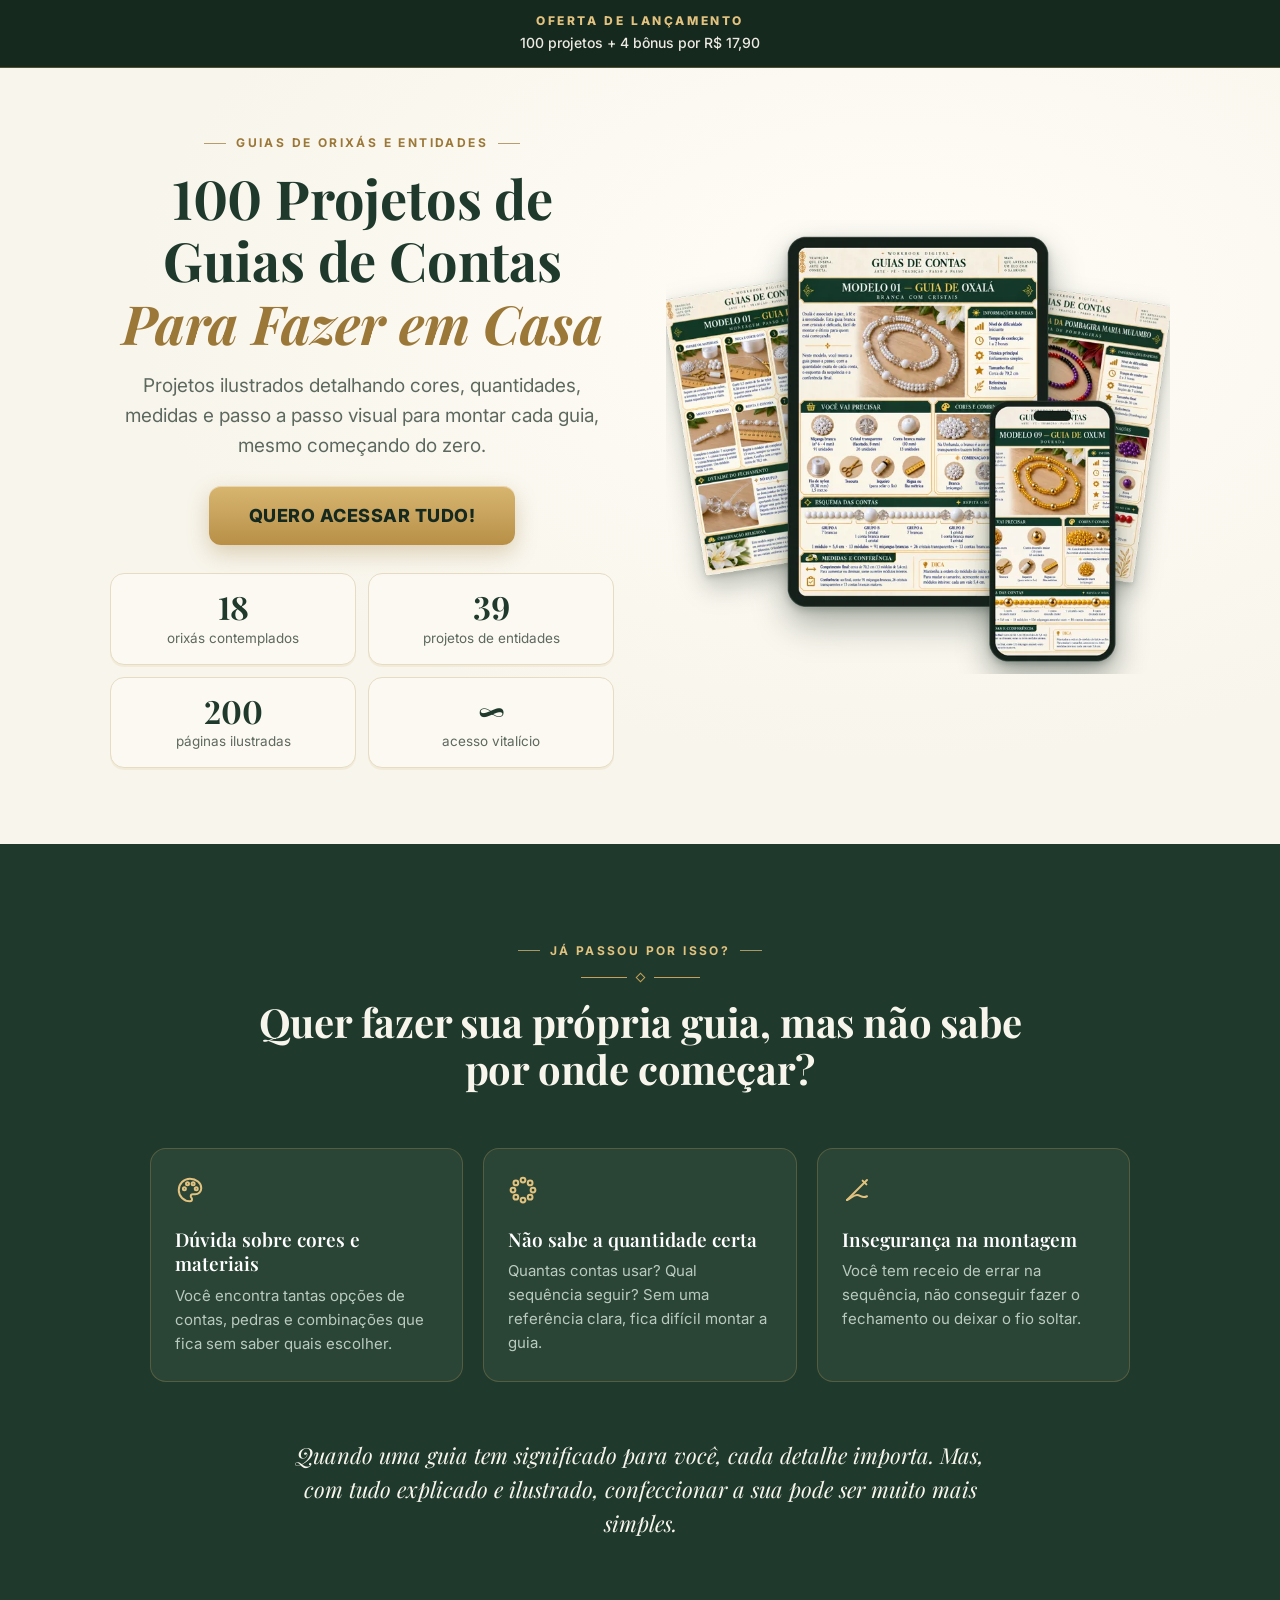
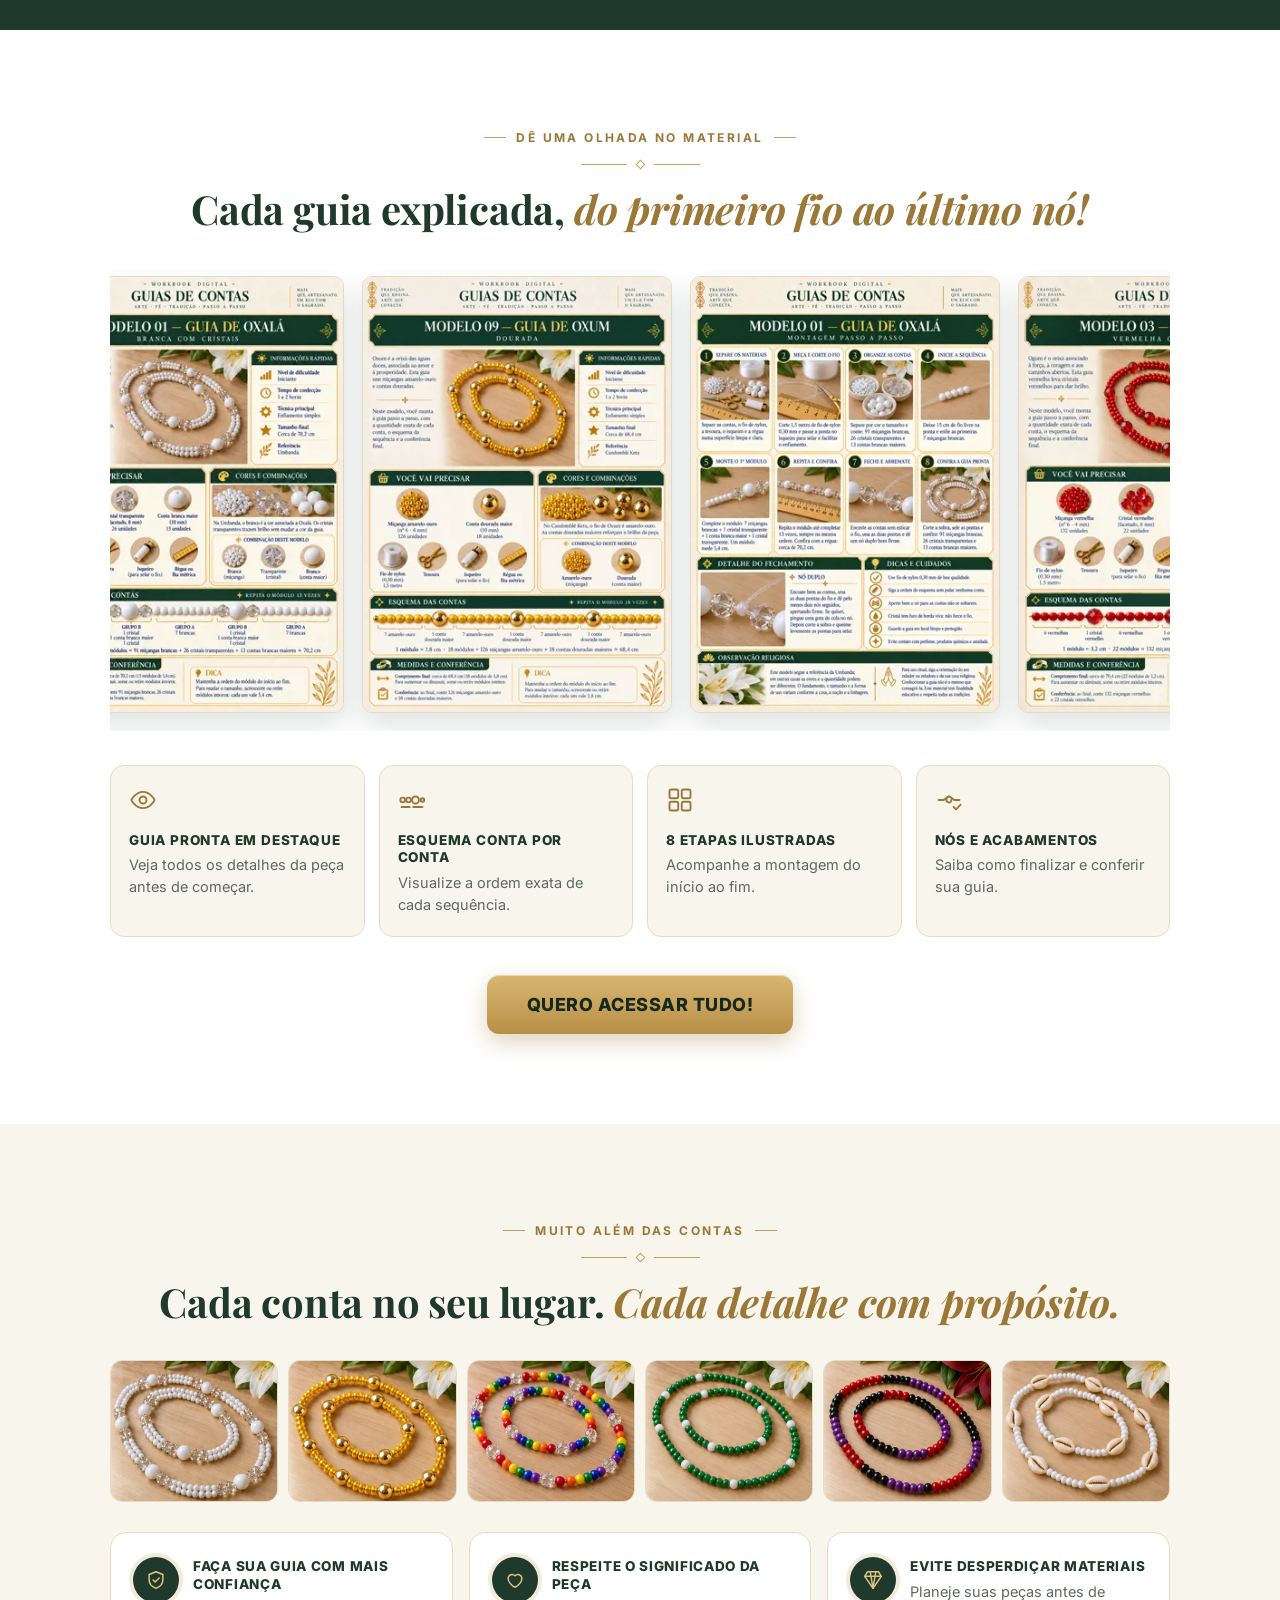
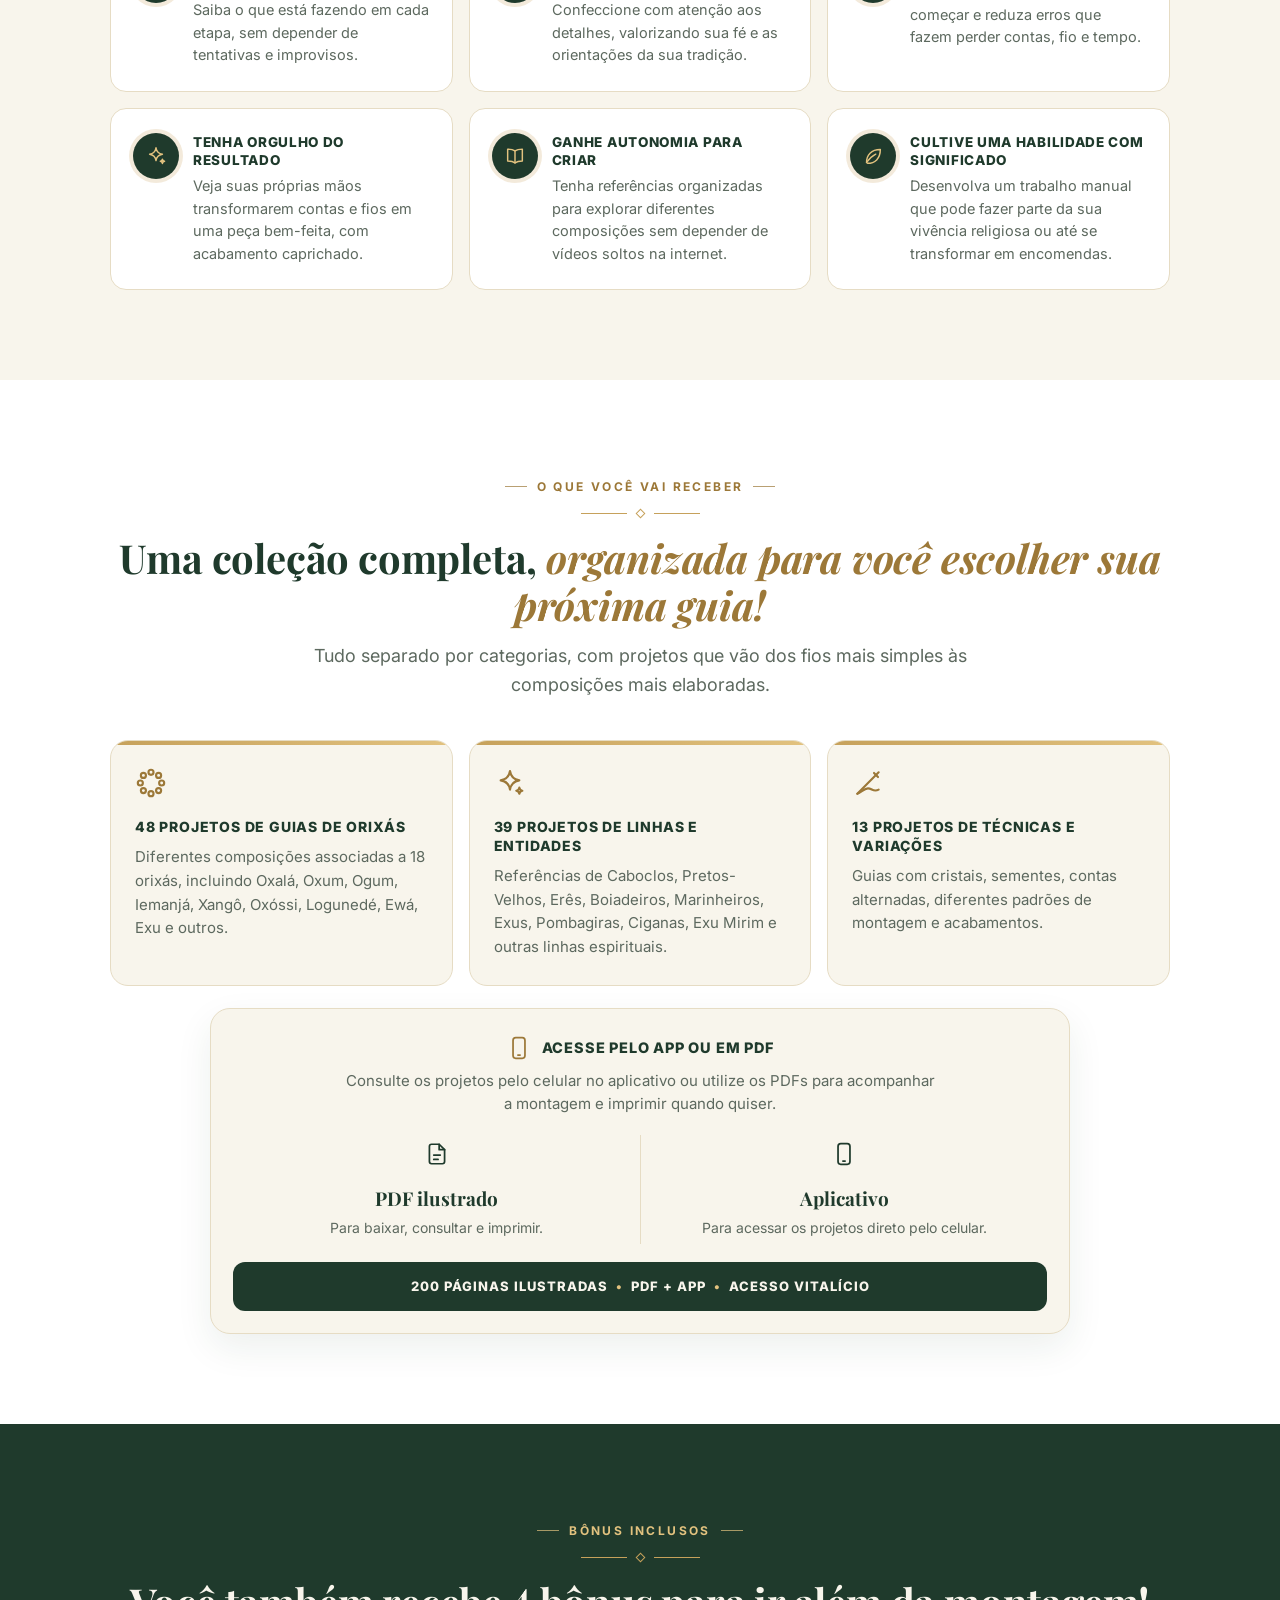
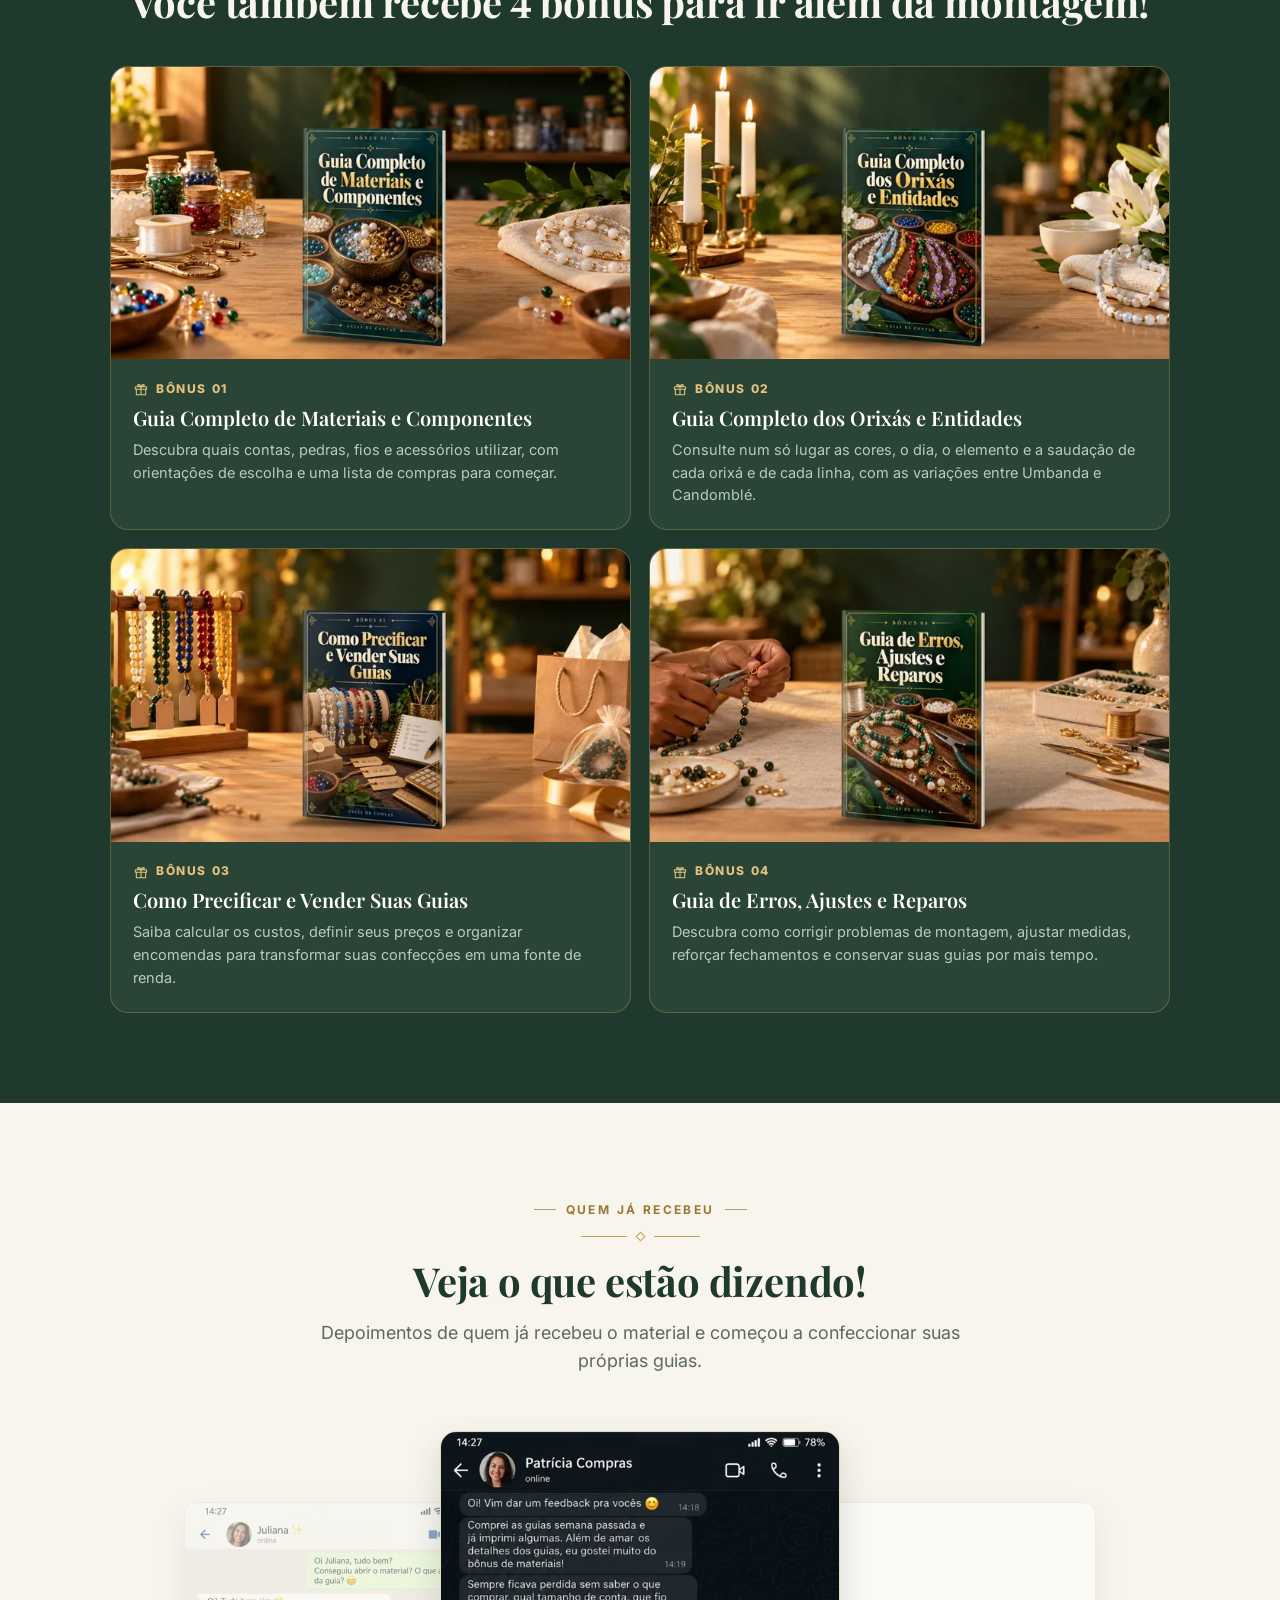
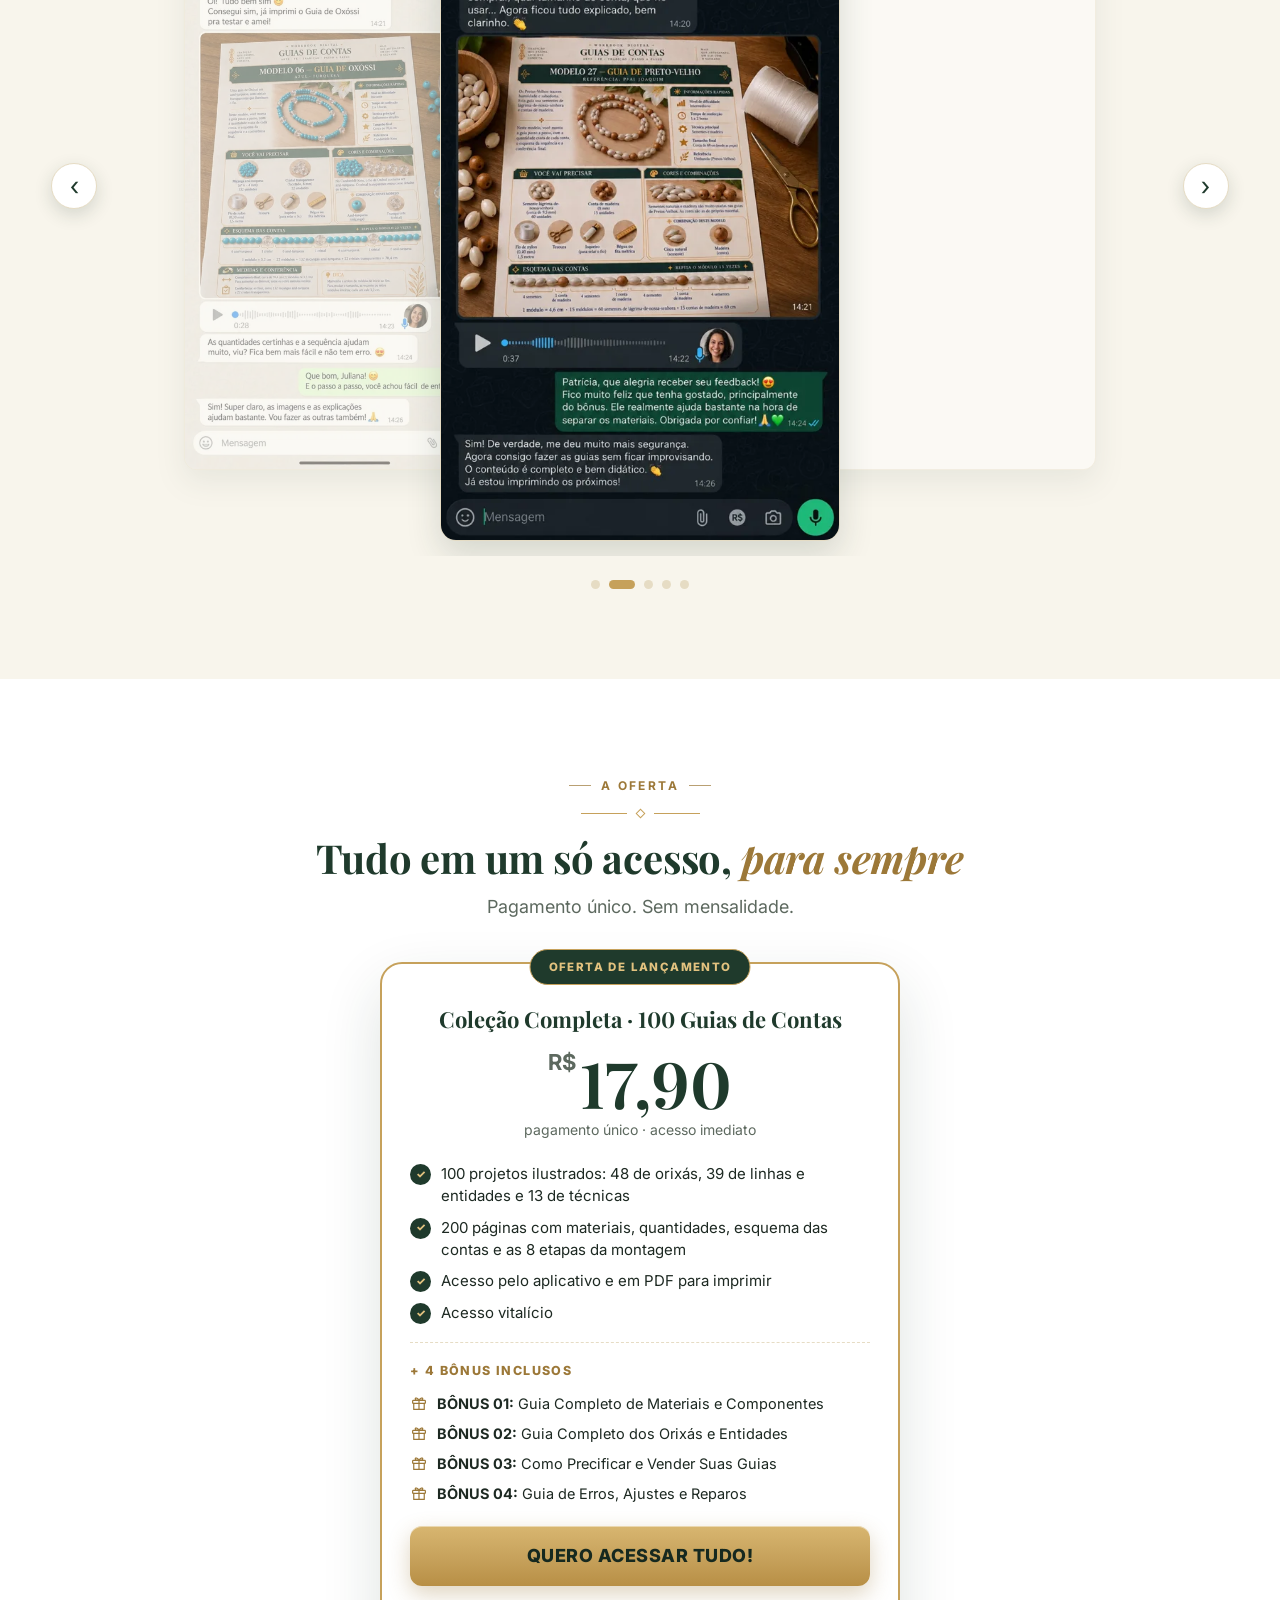
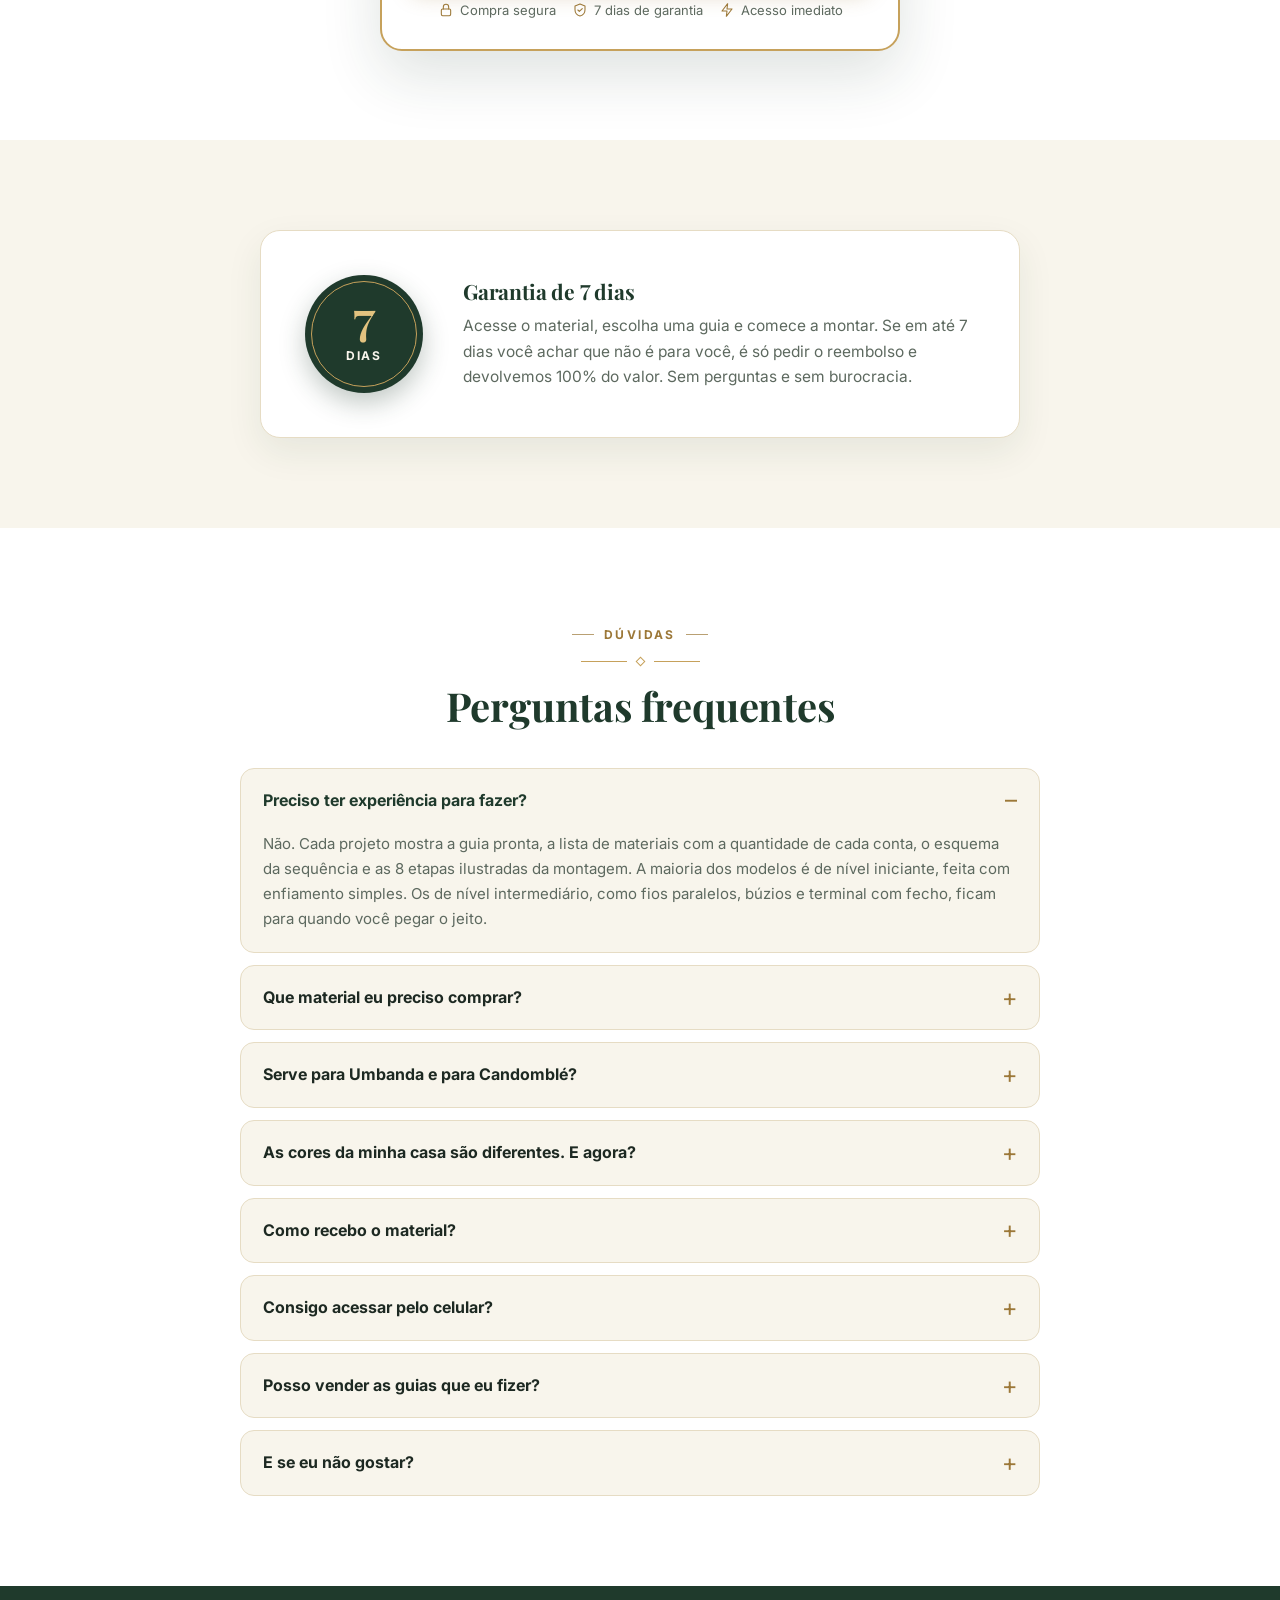
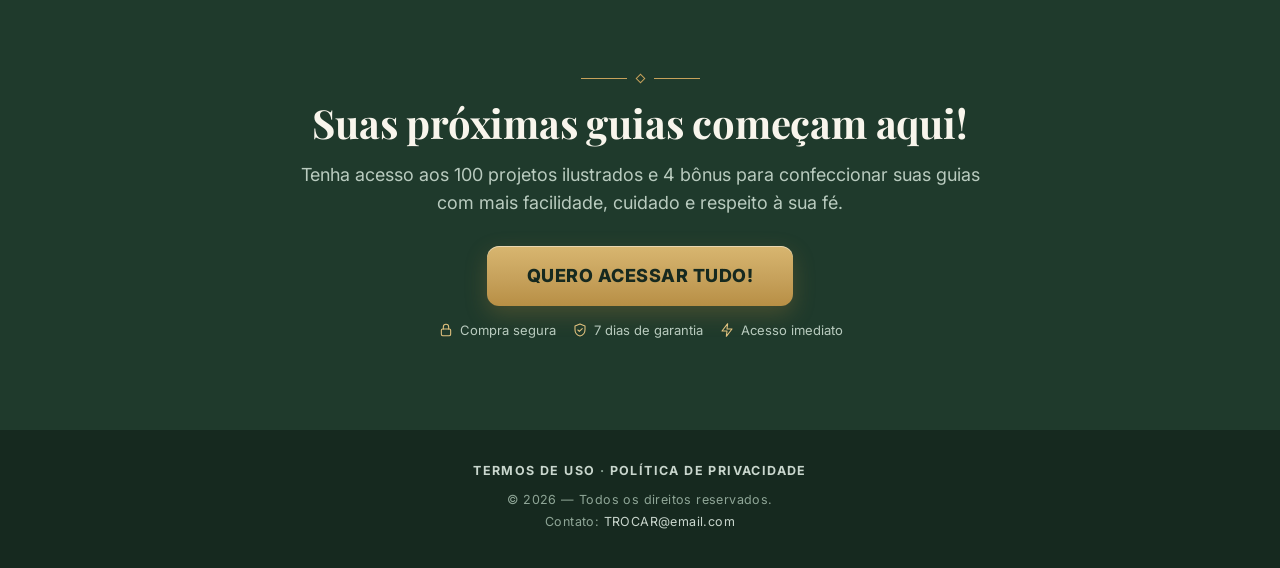
==== commit 797817d5: "Bonus 02 vira Guia Completo dos Orixas e Entidades (Fundamentos foi para order bump) Co-Authored-By:" ====
--- a/index.html
+++ b/index.html
@@ -573,23 +573,23 @@
     <div class="orn"><i></i><b></b><i></i></div>
     <h2>Você também recebe 4 bônus para ir além da montagem!</h2>
 
-    <!-- capas: ebook do Heitor como livro 3D sobre cena gerada no ChatGPT (_geracao/bonus-fundos/: f1..f4 = fundos, compor.html = montagem; versões anteriores em assets/bonus/antigas/).  Os 4 bônus ainda precisam
-         existir na entrega (fila do entregador). -->
+    <!-- capas: ebook do Heitor como livro 3D sobre cena gerada no ChatGPT (_geracao/bonus-fundos/: f1..f4 = fundos, compor.html = montagem; versões anteriores em assets/bonus/antigas/).  (28/10: b2 trocado de Fundamentos e Consagração, que virou order bump, para Guia Completo dos Orixás e Entidades)
+         Conteúdo dos 4 bônus: entregaveis/60-guias-de-contas/bonus/. -->
     <div class="bonus-lista">
       <div class="card-bonus">
-        <div class="capa-bonus"><img src="assets/bonus/b1.webp?v=3" srcset="assets/bonus/b1-400.webp?v=3 400w, assets/bonus/b1.webp?v=3 680w" sizes="(max-width:720px) 92vw, 530px" width="680" height="383" loading="lazy" alt="Capa do Bônus 01, Guia Completo de Materiais e Componentes"></div>
+        <div class="capa-bonus"><img src="assets/bonus/b1.webp?v=4" srcset="assets/bonus/b1-400.webp?v=4 400w, assets/bonus/b1.webp?v=4 680w" sizes="(max-width:720px) 92vw, 530px" width="680" height="383" loading="lazy" alt="Capa do Bônus 01, Guia Completo de Materiais e Componentes"></div>
         <div class="txt-bonus"><span class="num-b"><svg class="ico"><use href="#i-presente"/></svg>BÔNUS 01</span><b>Guia Completo de Materiais e Componentes</b><span>Descubra quais contas, pedras, fios e acessórios utilizar, com orientações de escolha e uma lista de compras para começar.</span></div>
       </div>
       <div class="card-bonus">
-        <div class="capa-bonus"><img src="assets/bonus/b2.webp?v=3" srcset="assets/bonus/b2-400.webp?v=3 400w, assets/bonus/b2.webp?v=3 680w" sizes="(max-width:720px) 92vw, 530px" width="680" height="383" loading="lazy" alt="Capa do Bônus 02, Fundamentos e Consagração das Guias"></div>
-        <div class="txt-bonus"><span class="num-b"><svg class="ico"><use href="#i-presente"/></svg>BÔNUS 02</span><b>Fundamentos e Consagração das Guias</b><span>Entenda o significado das guias, os cuidados com seu uso e a importância da consagração conforme cada tradição religiosa.</span></div>
+        <div class="capa-bonus"><img src="assets/bonus/b2.webp?v=4" srcset="assets/bonus/b2-400.webp?v=4 400w, assets/bonus/b2.webp?v=4 680w" sizes="(max-width:720px) 92vw, 530px" width="680" height="383" loading="lazy" alt="Capa do Bônus 02, Guia Completo dos Orixás e Entidades"></div>
+        <div class="txt-bonus"><span class="num-b"><svg class="ico"><use href="#i-presente"/></svg>BÔNUS 02</span><b>Guia Completo dos Orixás e Entidades</b><span>Consulte num só lugar as cores, o dia, o elemento e a saudação de cada orixá e de cada linha, com as variações entre Umbanda e Candomblé.</span></div>
       </div>
       <div class="card-bonus">
-        <div class="capa-bonus"><img src="assets/bonus/b3.webp?v=3" srcset="assets/bonus/b3-400.webp?v=3 400w, assets/bonus/b3.webp?v=3 680w" sizes="(max-width:720px) 92vw, 530px" width="680" height="383" loading="lazy" alt="Capa do Bônus 03, Como Precificar e Vender Suas Guias"></div>
+        <div class="capa-bonus"><img src="assets/bonus/b3.webp?v=4" srcset="assets/bonus/b3-400.webp?v=4 400w, assets/bonus/b3.webp?v=4 680w" sizes="(max-width:720px) 92vw, 530px" width="680" height="383" loading="lazy" alt="Capa do Bônus 03, Como Precificar e Vender Suas Guias"></div>
         <div class="txt-bonus"><span class="num-b"><svg class="ico"><use href="#i-presente"/></svg>BÔNUS 03</span><b>Como Precificar e Vender Suas Guias</b><span>Saiba calcular os custos, definir seus preços e organizar encomendas para transformar suas confecções em uma fonte de renda.</span></div>
       </div>
       <div class="card-bonus">
-        <div class="capa-bonus"><img src="assets/bonus/b4.webp?v=3" srcset="assets/bonus/b4-400.webp?v=3 400w, assets/bonus/b4.webp?v=3 680w" sizes="(max-width:720px) 92vw, 530px" width="680" height="383" loading="lazy" alt="Capa do Bônus 04, Guia de Erros, Ajustes e Reparos"></div>
+        <div class="capa-bonus"><img src="assets/bonus/b4.webp?v=4" srcset="assets/bonus/b4-400.webp?v=4 400w, assets/bonus/b4.webp?v=4 680w" sizes="(max-width:720px) 92vw, 530px" width="680" height="383" loading="lazy" alt="Capa do Bônus 04, Guia de Erros, Ajustes e Reparos"></div>
         <div class="txt-bonus"><span class="num-b"><svg class="ico"><use href="#i-presente"/></svg>BÔNUS 04</span><b>Guia de Erros, Ajustes e Reparos</b><span>Descubra como corrigir problemas de montagem, ajustar medidas, reforçar fechamentos e conservar suas guias por mais tempo.</span></div>
       </div>
     </div>
@@ -648,7 +648,7 @@
       <div class="titulo-bonus">+ 4 bônus inclusos</div>
       <ul class="lista-bonus">
         <li><svg class="ico"><use href="#i-presente"/></svg><span><b>BÔNUS 01:</b> Guia Completo de Materiais e Componentes</span></li>
-        <li><svg class="ico"><use href="#i-presente"/></svg><span><b>BÔNUS 02:</b> Fundamentos e Consagração das Guias</span></li>
+        <li><svg class="ico"><use href="#i-presente"/></svg><span><b>BÔNUS 02:</b> Guia Completo dos Orixás e Entidades</span></li>
         <li><svg class="ico"><use href="#i-presente"/></svg><span><b>BÔNUS 03:</b> Como Precificar e Vender Suas Guias</span></li>
         <li><svg class="ico"><use href="#i-presente"/></svg><span><b>BÔNUS 04:</b> Guia de Erros, Ajustes e Reparos</span></li>
       </ul>
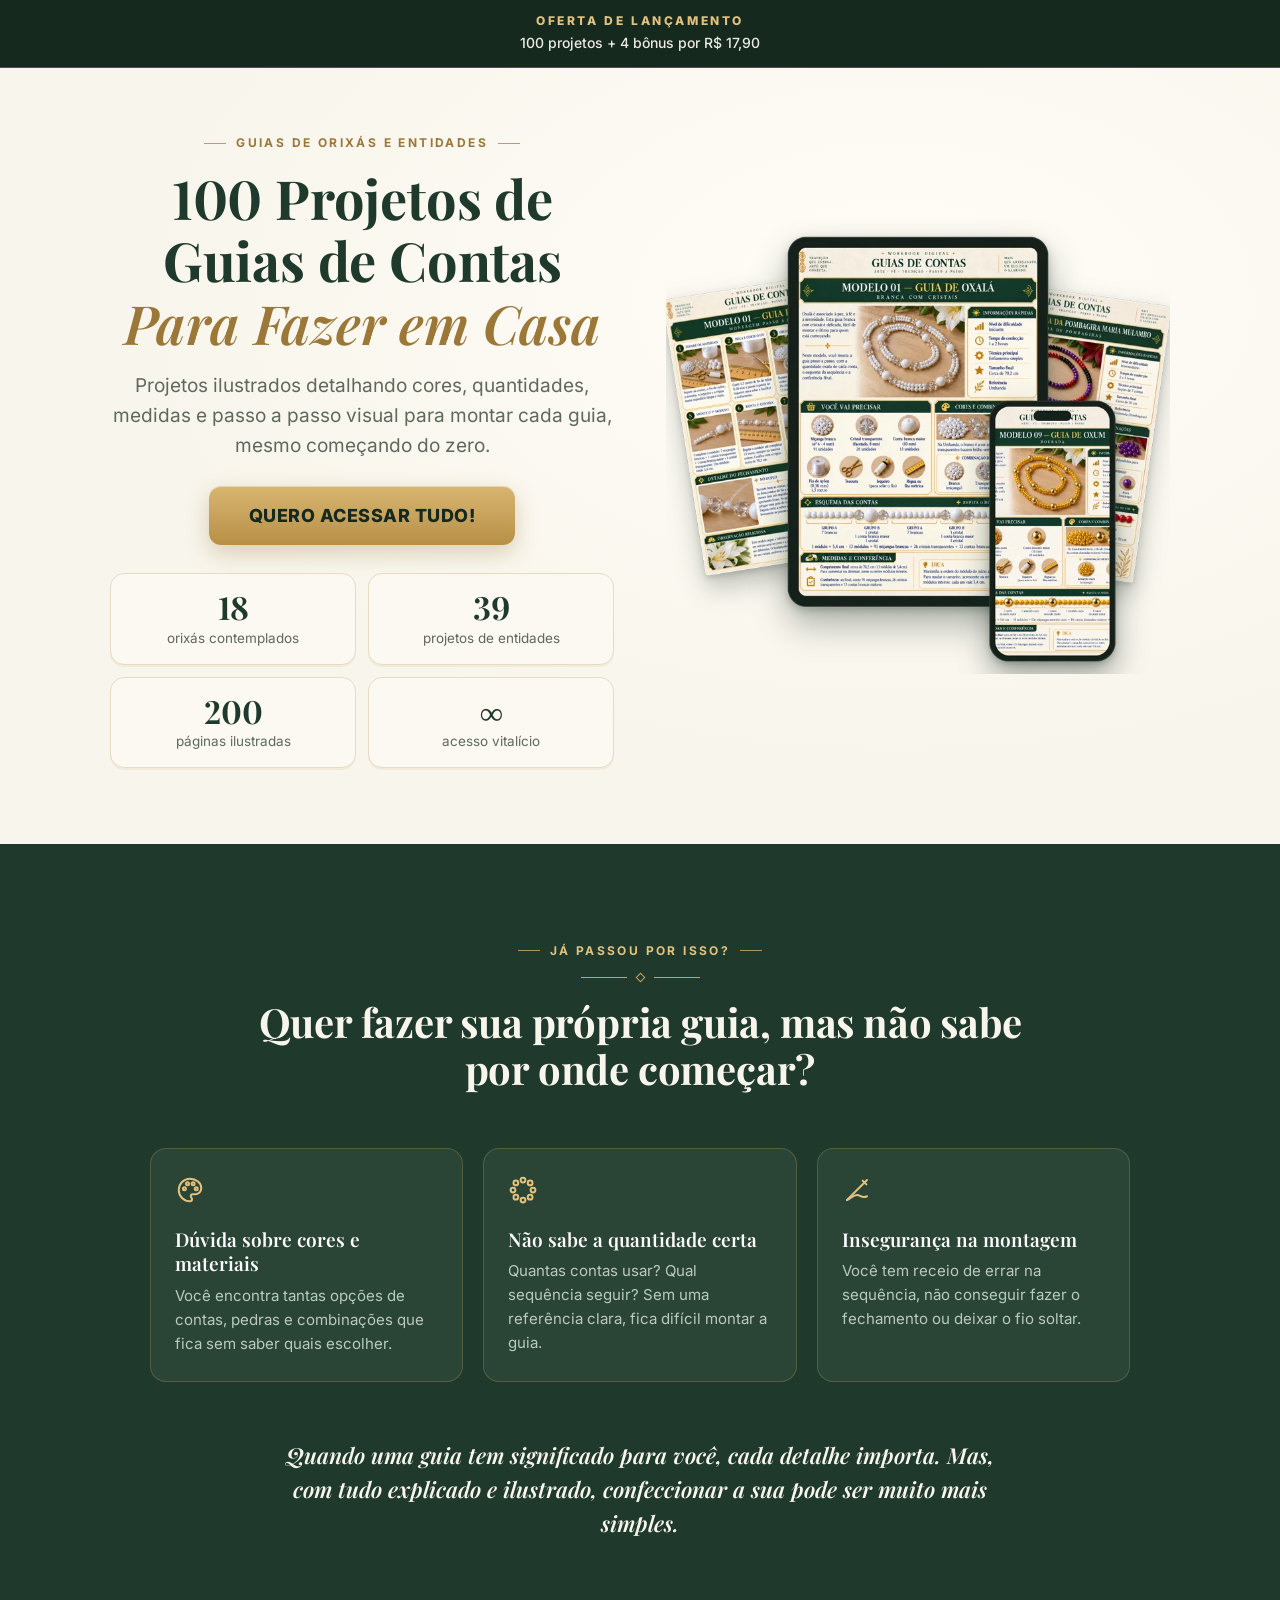
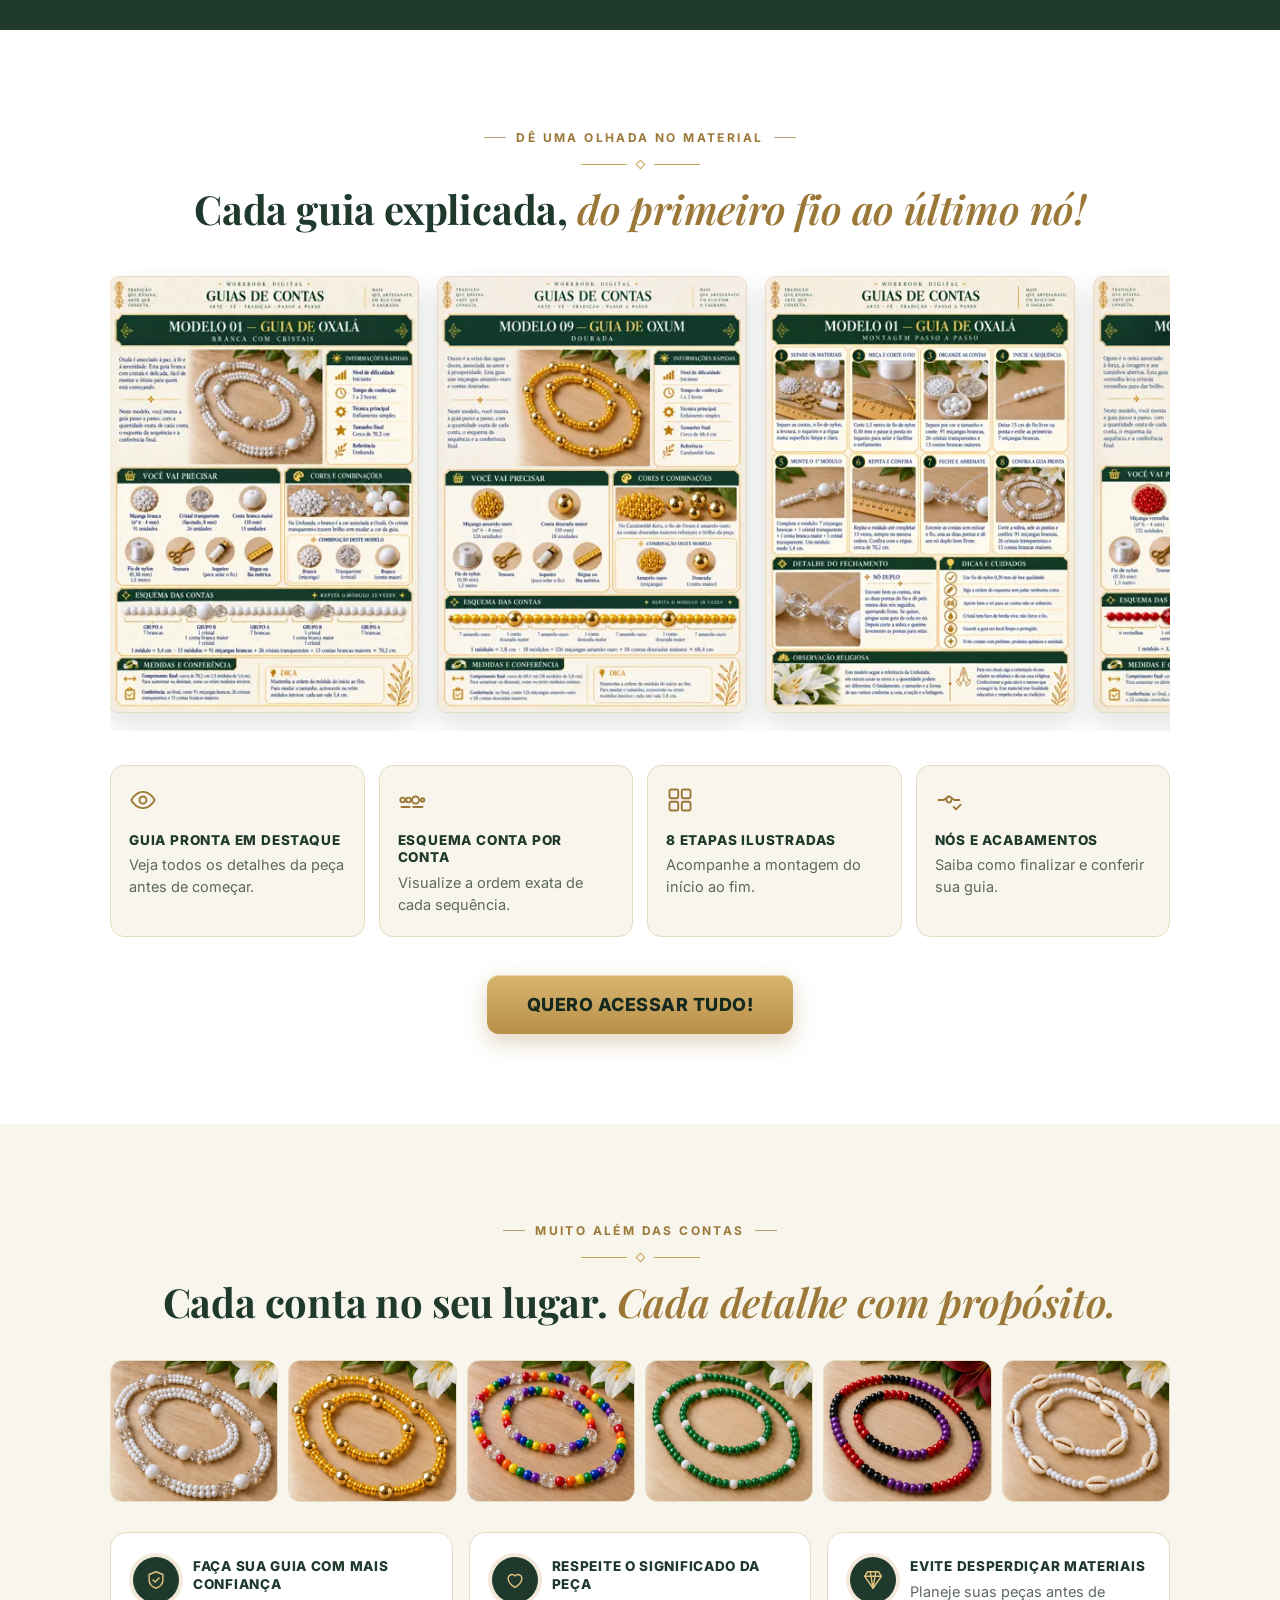
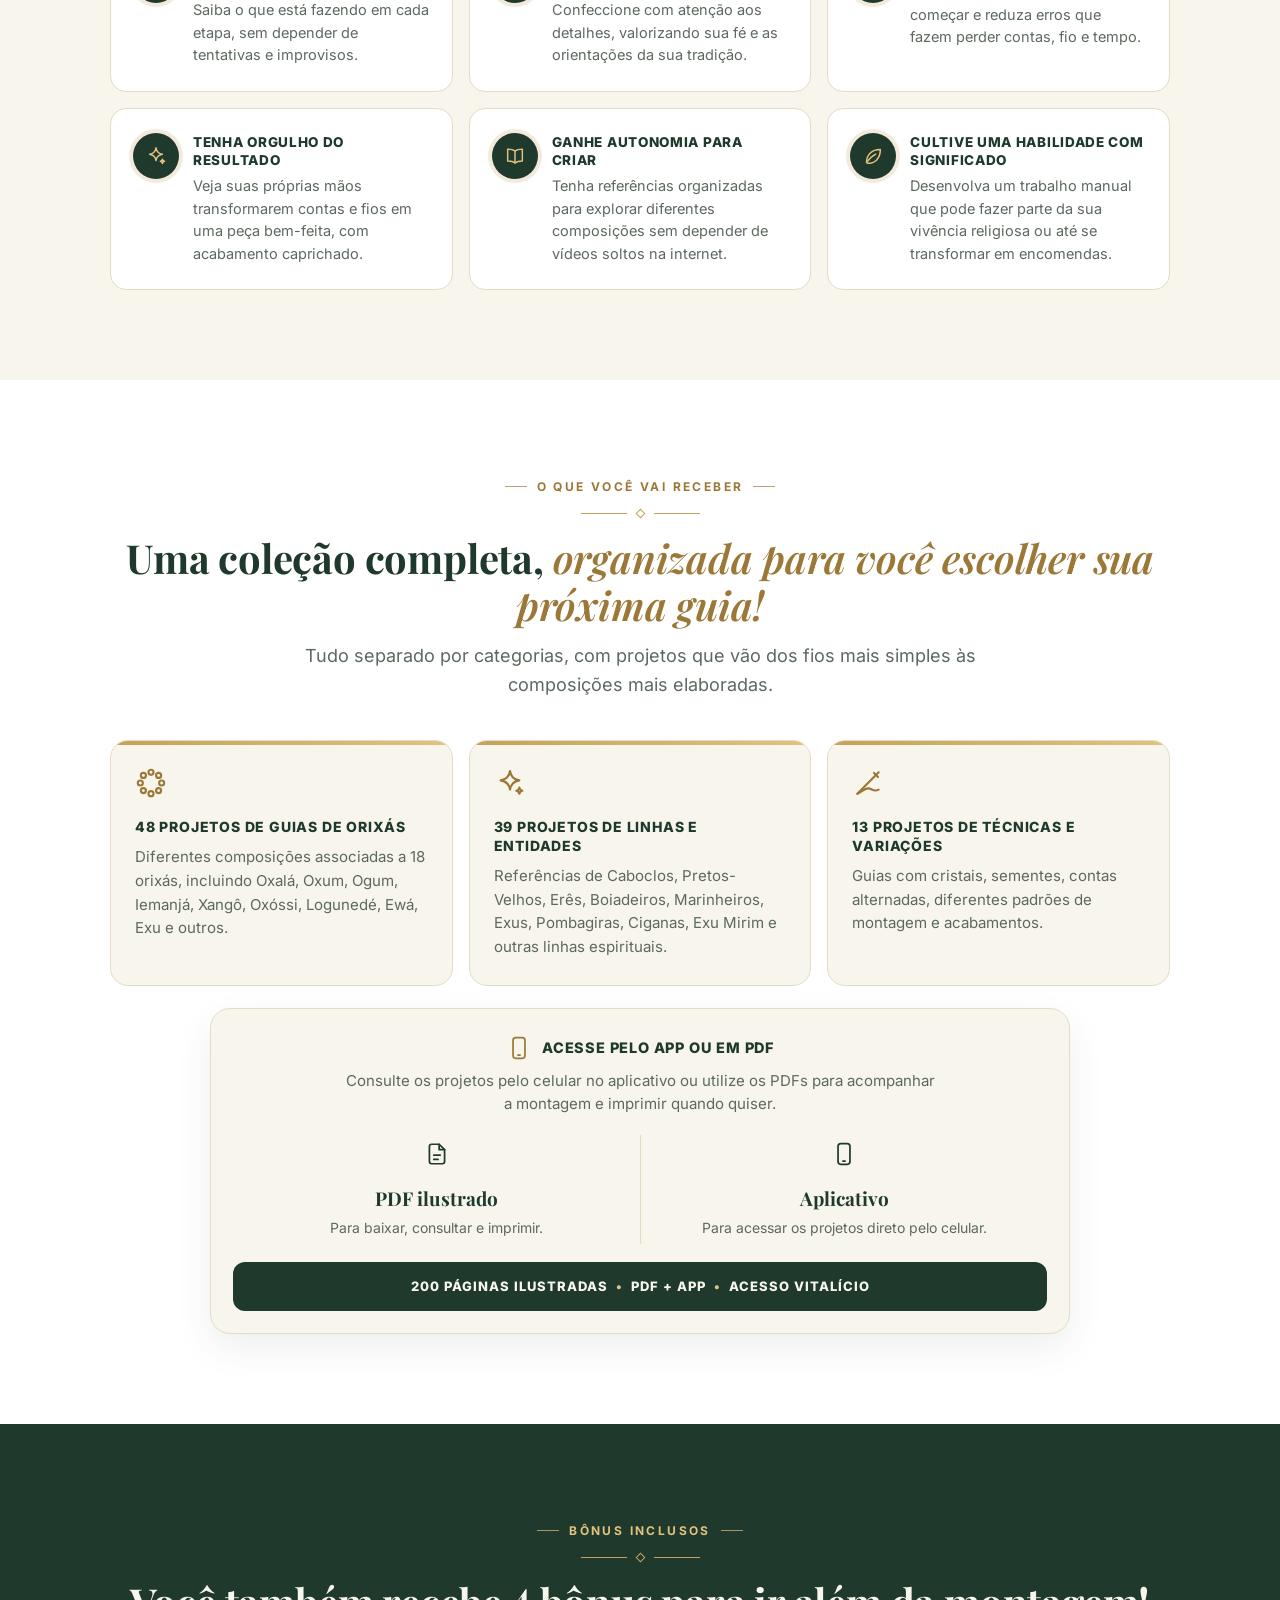
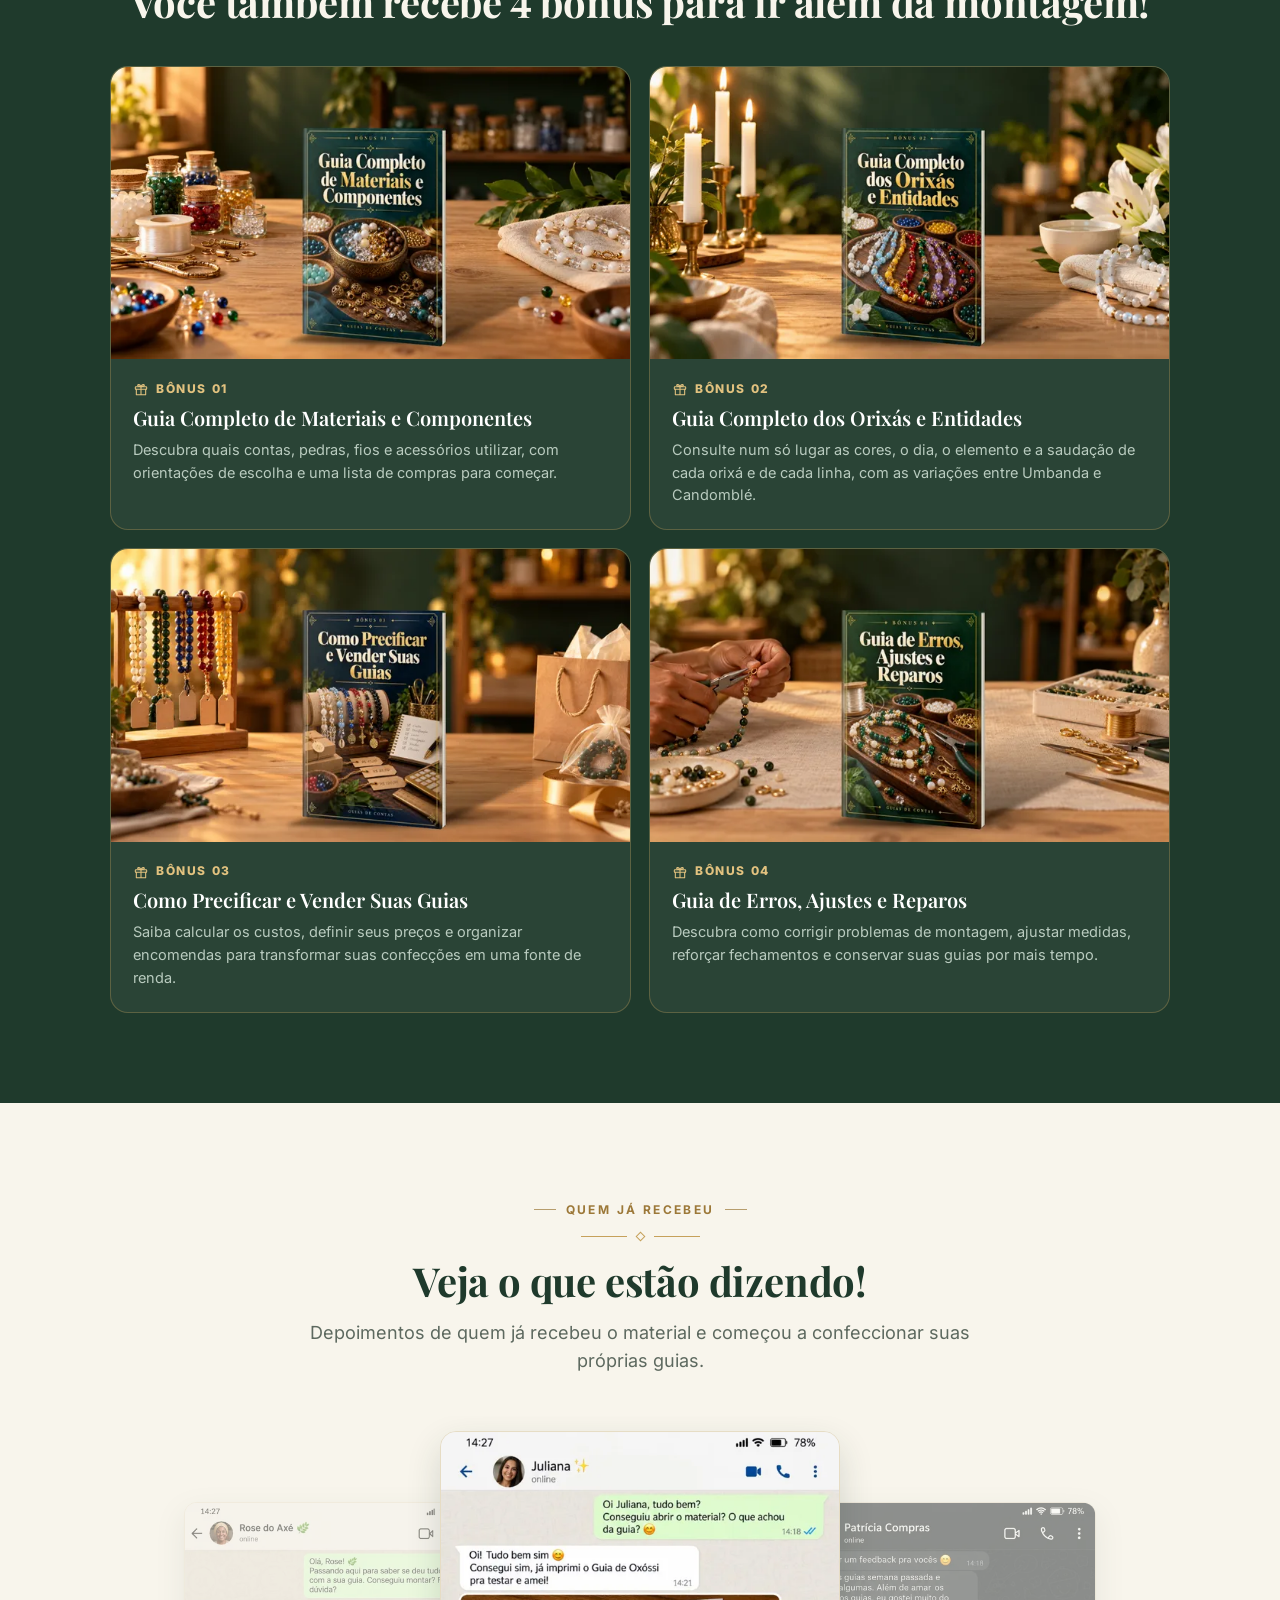
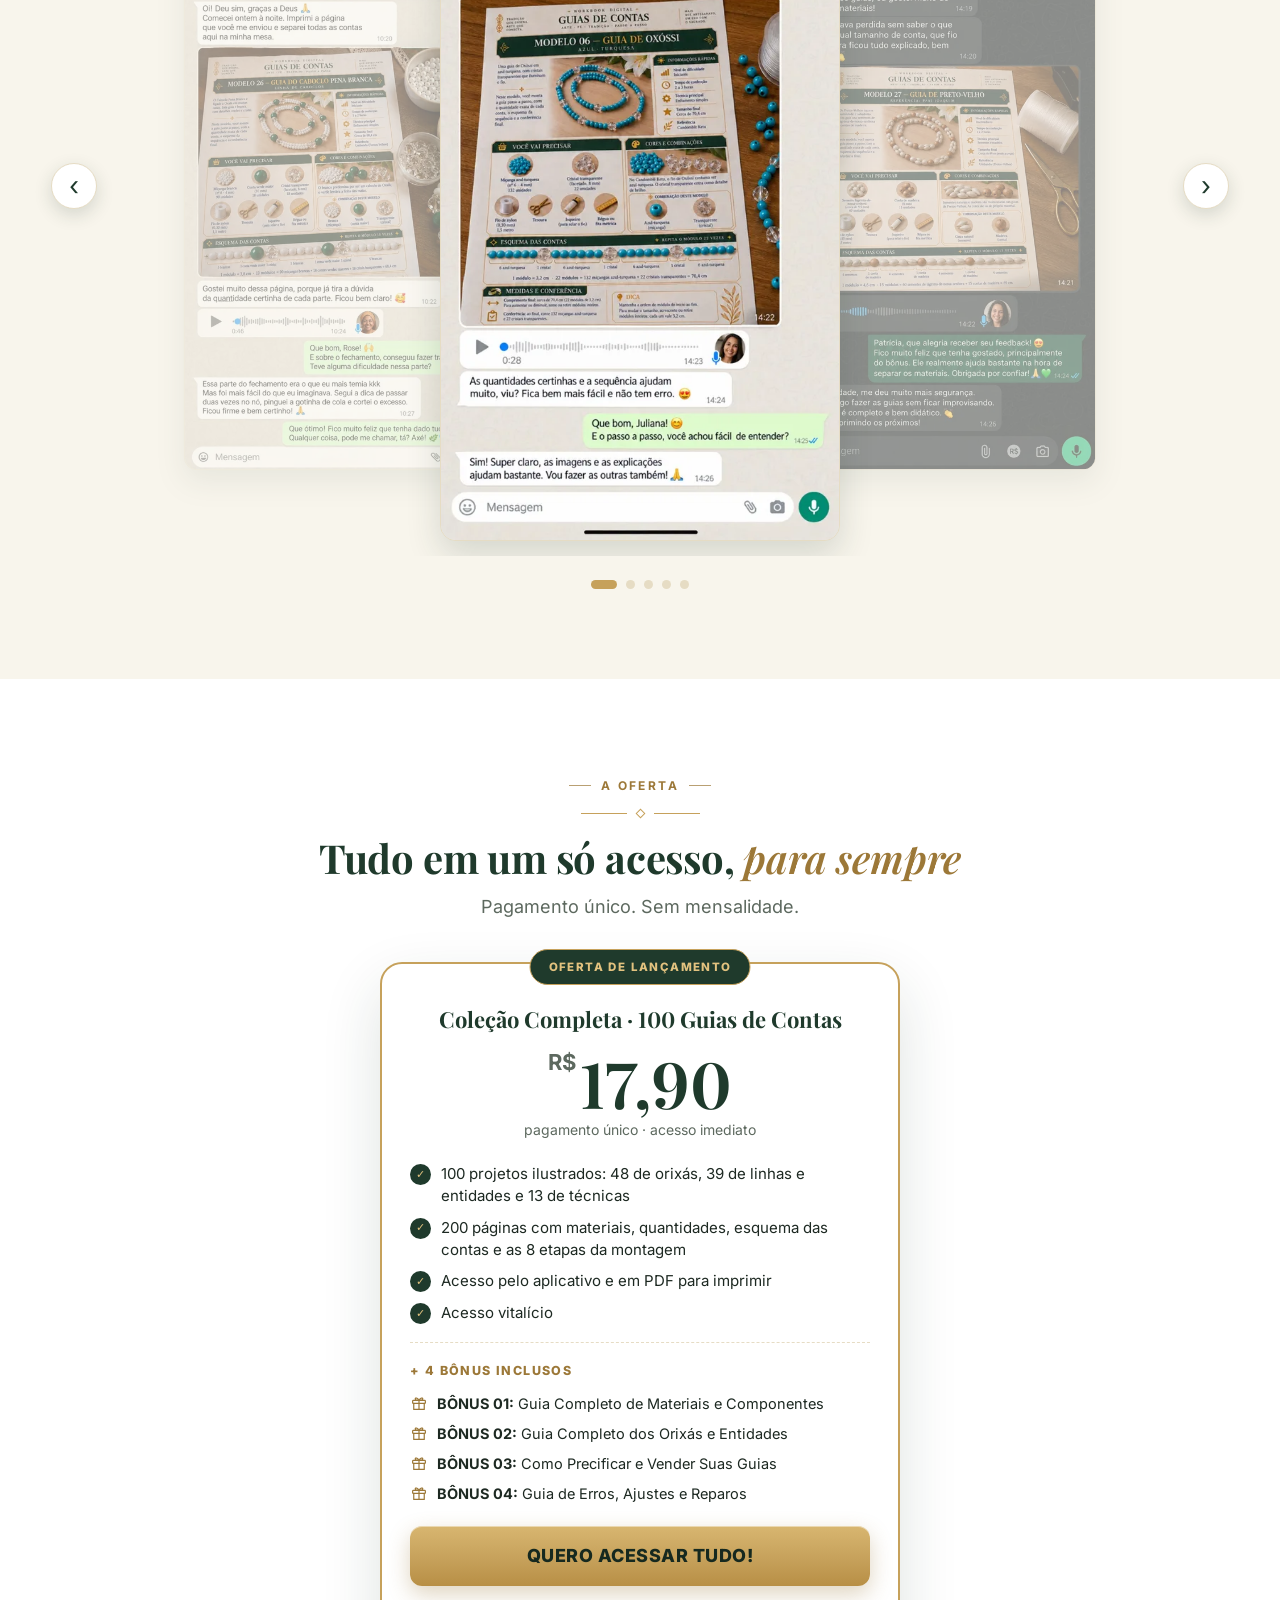
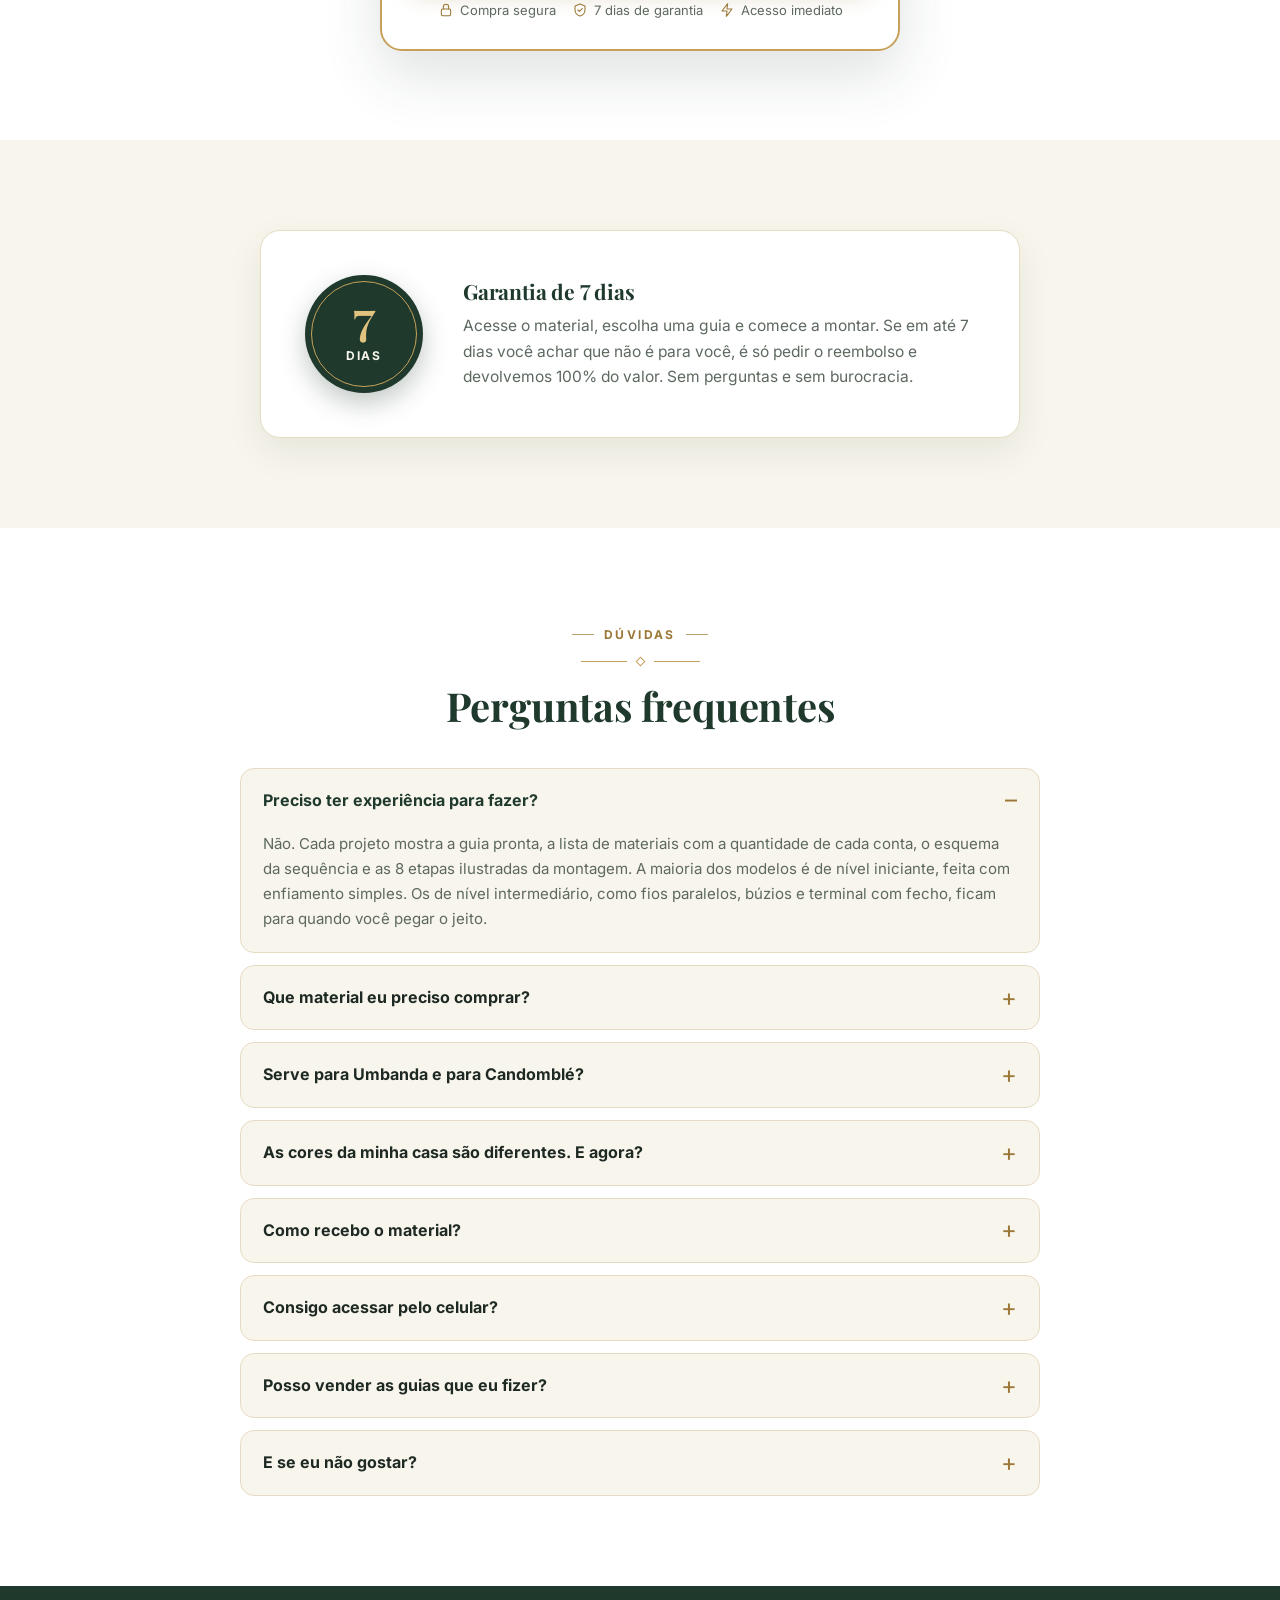
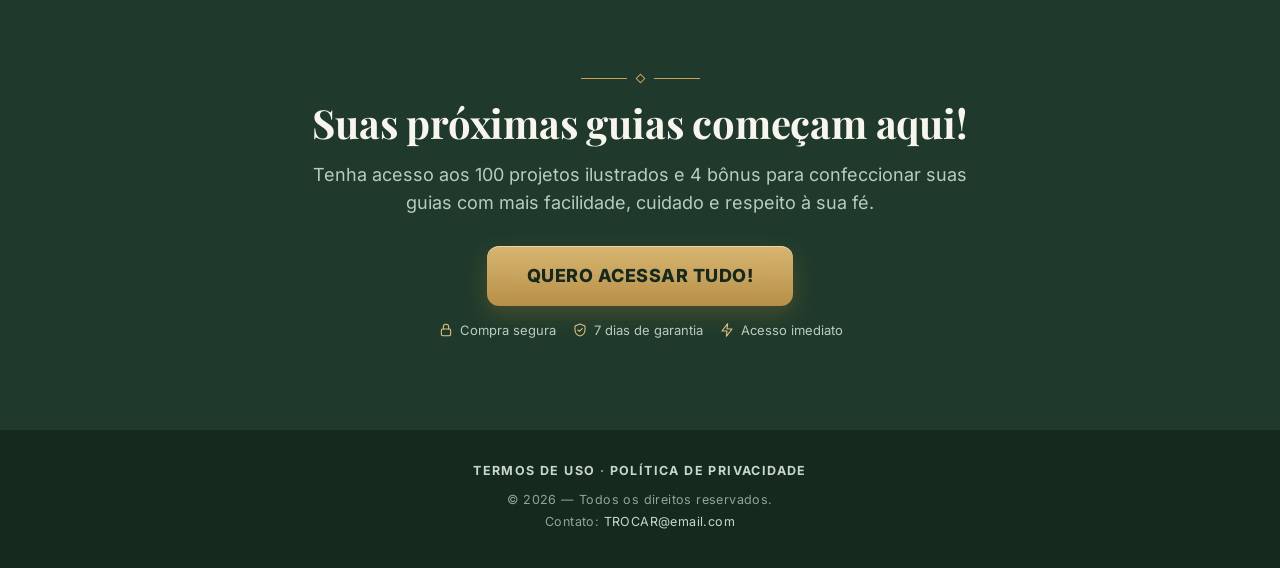
==== commit a9c4af99: "Performance: fontes no proprio site com reserva medida, carrossel so anda na tela, paginas em 480px " ====
--- a/index.html
+++ b/index.html
@@ -6,15 +6,21 @@
 <title>100 Projetos de Guias de Contas Para Fazer em Casa</title>
 <meta name="description" content="Projetos ilustrados detalhando cores, quantidades, medidas e passo a passo visual para montar cada guia, mesmo começando do zero.">
 <meta name="theme-color" content="#1F3A2C">
-<link rel="preconnect" href="https://fonts.googleapis.com">
-<link rel="preconnect" href="https://fonts.gstatic.com" crossorigin>
-<!-- fonte não bloqueante (mesmo truque da LP da miçanga) -->
-<link rel="preload" as="style"
-      href="https://fonts.googleapis.com/css2?family=Playfair+Display:ital,wght@0,600;0,700;1,600&family=Inter:wght@400;500;600;700;800&display=swap">
-<link rel="stylesheet" media="print" onload="this.media='all'"
-      href="https://fonts.googleapis.com/css2?family=Playfair+Display:ital,wght@0,600;0,700;1,600&family=Inter:wght@400;500;600;700;800&display=swap">
-<noscript><link rel="stylesheet"
-      href="https://fonts.googleapis.com/css2?family=Playfair+Display:ital,wght@0,600;0,700;1,600&family=Inter:wght@400;500;600;700;800&display=swap"></noscript>
+<!-- fontes servidas pelo próprio site (os mesmos arquivos do Google Fonts): sem as 2 conexões externas -->
+<link rel="preload" as="font" type="font/woff2" href="assets/fonts/playfair-display-latin.woff2" crossorigin>
+<link rel="preload" as="font" type="font/woff2" href="assets/fonts/inter-latin.woff2" crossorigin>
+<style>
+@font-face{font-family:'Inter';font-style:normal;font-weight:400 800;font-display:swap;src:url(assets/fonts/inter-latin-ext.woff2) format("woff2");unicode-range:U+0100-02BA,U+02BD-02C5,U+02C7-02CC,U+02CE-02D7,U+02DD-02FF,U+0304,U+0308,U+0329,U+1D00-1DBF,U+1E00-1E9F,U+1EF2-1EFF,U+2020,U+20A0-20AB,U+20AD-20C4,U+2113,U+2C60-2C7F,U+A720-A7FF}
+@font-face{font-family:'Inter';font-style:normal;font-weight:400 800;font-display:swap;src:url(assets/fonts/inter-latin.woff2) format("woff2");unicode-range:U+0000-00FF,U+0131,U+0152-0153,U+02BB-02BC,U+02C6,U+02DA,U+02DC,U+0304,U+0308,U+0329,U+2000-206F,U+20AC,U+2122,U+2191,U+2193,U+2212,U+2215,U+FEFF,U+FFFD}
+@font-face{font-family:'Playfair Display';font-style:italic;font-weight:600;font-display:swap;src:url(assets/fonts/playfair-display-italic-latin-ext.woff2) format("woff2");unicode-range:U+0100-02BA,U+02BD-02C5,U+02C7-02CC,U+02CE-02D7,U+02DD-02FF,U+0304,U+0308,U+0329,U+1D00-1DBF,U+1E00-1E9F,U+1EF2-1EFF,U+2020,U+20A0-20AB,U+20AD-20C4,U+2113,U+2C60-2C7F,U+A720-A7FF}
+@font-face{font-family:'Playfair Display';font-style:italic;font-weight:600;font-display:swap;src:url(assets/fonts/playfair-display-italic-latin.woff2) format("woff2");unicode-range:U+0000-00FF,U+0131,U+0152-0153,U+02BB-02BC,U+02C6,U+02DA,U+02DC,U+0304,U+0308,U+0329,U+2000-206F,U+20AC,U+2122,U+2191,U+2193,U+2212,U+2215,U+FEFF,U+FFFD}
+@font-face{font-family:'Playfair Display';font-style:normal;font-weight:600 700;font-display:swap;src:url(assets/fonts/playfair-display-latin-ext.woff2) format("woff2");unicode-range:U+0100-02BA,U+02BD-02C5,U+02C7-02CC,U+02CE-02D7,U+02DD-02FF,U+0304,U+0308,U+0329,U+1D00-1DBF,U+1E00-1E9F,U+1EF2-1EFF,U+2020,U+20A0-20AB,U+20AD-20C4,U+2113,U+2C60-2C7F,U+A720-A7FF}
+@font-face{font-family:'Playfair Display';font-style:normal;font-weight:600 700;font-display:swap;src:url(assets/fonts/playfair-display-latin.woff2) format("woff2");unicode-range:U+0000-00FF,U+0131,U+0152-0153,U+02BB-02BC,U+02C6,U+02DA,U+02DC,U+0304,U+0308,U+0329,U+2000-206F,U+20AC,U+2122,U+2191,U+2193,U+2212,U+2215,U+FEFF,U+FFFD}
+/* reserva com as medidas da fonte final: o texto não pula quando ela chega (CLS) */
+@font-face{font-family:"Inter Reserva";font-weight:400 500;src:local("Arial"),local("ArialMT");size-adjust:105%;ascent-override:92%;descent-override:23%;line-gap-override:0%}
+@font-face{font-family:"Inter Reserva";font-weight:600 800;src:local("Arial Bold"),local("Arial-BoldMT");size-adjust:103%;ascent-override:94%;descent-override:23.4%;line-gap-override:0%}
+@font-face{font-family:"Playfair Reserva";font-weight:600 700;src:local("Georgia Bold"),local("Georgia-Bold");size-adjust:88.2%;ascent-override:122.6%;descent-override:28.4%;line-gap-override:0%}
+</style>
 <!-- a imagem do hero é o elemento de LCP: pré-carrega -->
 <link rel="preload" as="image" href="assets/hero-460.webp"
       imagesrcset="assets/hero-460.webp 460w, assets/hero-760.webp 760w, assets/hero-1200.webp 1200w"
@@ -124,8 +130,8 @@
     --tinta:#1D2922;
     --cinza:#5D695F;
     --branco:#fff;
-    --sans:"Inter",system-ui,-apple-system,"Segoe UI",sans-serif;
-    --serif:"Playfair Display",Georgia,"Times New Roman",serif;
+    --sans:"Inter","Inter Reserva",system-ui,-apple-system,"Segoe UI",sans-serif;
+    --serif:"Playfair Display","Playfair Reserva",Georgia,"Times New Roman",serif;
   }
   *{margin:0;padding:0;box-sizing:border-box}
   html{scroll-behavior:smooth;-webkit-text-size-adjust:100%}
@@ -475,26 +481,26 @@
     <!-- Páginas REAIS do entregável (entregaveis/60-guias-de-contas/paginas). As 10 aparecem
          DUAS vezes: a segunda leva é a emenda do loop. Trocar imagem = trocar nas duas levas. -->
     <div class="trilho" id="paginas">
-      <figure><img src="assets/paginas/M01-p1.webp" srcset="assets/paginas-sm/M01-p1.webp 340w, assets/paginas/M01-p1.webp 620w" sizes="(max-width:780px) 236px, 310px" width="620" height="876" loading="lazy" decoding="async" alt="Página 1 do Modelo 01, Guia de Oxalá branca com cristais: foto, materiais, cores e esquema das contas"></figure>
-      <figure><img src="assets/paginas/M09-p1.webp" srcset="assets/paginas-sm/M09-p1.webp 340w, assets/paginas/M09-p1.webp 620w" sizes="(max-width:780px) 236px, 310px" width="620" height="876" loading="lazy" decoding="async" alt="Página 1 do Modelo 09, Guia de Oxum dourada"></figure>
-      <figure><img src="assets/paginas/M01-p2.webp" srcset="assets/paginas-sm/M01-p2.webp 340w, assets/paginas/M01-p2.webp 620w" sizes="(max-width:780px) 236px, 310px" width="620" height="876" loading="lazy" decoding="async" alt="Página 2 do Modelo 01: montagem passo a passo em 8 etapas, detalhe do fechamento e dicas"></figure>
-      <figure><img src="assets/paginas/M03-p1.webp" srcset="assets/paginas-sm/M03-p1.webp 340w, assets/paginas/M03-p1.webp 620w" sizes="(max-width:780px) 236px, 310px" width="620" height="876" loading="lazy" decoding="async" alt="Página 1 do Modelo 03, Guia de Ogum vermelha com cristais"></figure>
-      <figure><img src="assets/paginas/M11-p1.webp" srcset="assets/paginas-sm/M11-p1.webp 340w, assets/paginas/M11-p1.webp 620w" sizes="(max-width:780px) 236px, 310px" width="620" height="876" loading="lazy" decoding="async" alt="Página 1 do Modelo 11, Guia de Iemanjá azul-clara e branca"></figure>
-      <figure><img src="assets/paginas/M20-p1.webp" srcset="assets/paginas-sm/M20-p1.webp 340w, assets/paginas/M20-p1.webp 620w" sizes="(max-width:780px) 236px, 310px" width="620" height="876" loading="lazy" decoding="async" alt="Página 1 do Modelo 20, Guia de Oxumarê arco-íris"></figure>
-      <figure><img src="assets/paginas/M25-p1.webp" srcset="assets/paginas-sm/M25-p1.webp 340w, assets/paginas/M25-p1.webp 620w" sizes="(max-width:780px) 236px, 310px" width="620" height="876" loading="lazy" decoding="async" alt="Página 1 do Modelo 25, Guia do Caboclo Sete Flechas"></figure>
-      <figure><img src="assets/paginas/M40-p1.webp" srcset="assets/paginas-sm/M40-p1.webp 340w, assets/paginas/M40-p1.webp 620w" sizes="(max-width:780px) 236px, 310px" width="620" height="876" loading="lazy" decoding="async" alt="Página 1 do Modelo 40, Guia da Pombagira Maria Mulambo"></figure>
-      <figure><img src="assets/paginas/M27-p2.webp" srcset="assets/paginas-sm/M27-p2.webp 340w, assets/paginas/M27-p2.webp 620w" sizes="(max-width:780px) 236px, 310px" width="620" height="876" loading="lazy" decoding="async" alt="Página 2 do Modelo 27, Guia de Preto-Velho: montagem passo a passo"></figure>
-      <figure><img src="assets/paginas/M56-p1.webp" srcset="assets/paginas-sm/M56-p1.webp 340w, assets/paginas/M56-p1.webp 620w" sizes="(max-width:780px) 236px, 310px" width="620" height="876" loading="lazy" decoding="async" alt="Página 1 do Modelo 56, Guia Artesanal com Búzios"></figure>
-      <figure aria-hidden="true"><img src="assets/paginas/M01-p1.webp" srcset="assets/paginas-sm/M01-p1.webp 340w, assets/paginas/M01-p1.webp 620w" sizes="(max-width:780px) 236px, 310px" width="620" height="876" loading="lazy" alt=""></figure>
-      <figure aria-hidden="true"><img src="assets/paginas/M09-p1.webp" srcset="assets/paginas-sm/M09-p1.webp 340w, assets/paginas/M09-p1.webp 620w" sizes="(max-width:780px) 236px, 310px" width="620" height="876" loading="lazy" alt=""></figure>
-      <figure aria-hidden="true"><img src="assets/paginas/M01-p2.webp" srcset="assets/paginas-sm/M01-p2.webp 340w, assets/paginas/M01-p2.webp 620w" sizes="(max-width:780px) 236px, 310px" width="620" height="876" loading="lazy" alt=""></figure>
-      <figure aria-hidden="true"><img src="assets/paginas/M03-p1.webp" srcset="assets/paginas-sm/M03-p1.webp 340w, assets/paginas/M03-p1.webp 620w" sizes="(max-width:780px) 236px, 310px" width="620" height="876" loading="lazy" alt=""></figure>
-      <figure aria-hidden="true"><img src="assets/paginas/M11-p1.webp" srcset="assets/paginas-sm/M11-p1.webp 340w, assets/paginas/M11-p1.webp 620w" sizes="(max-width:780px) 236px, 310px" width="620" height="876" loading="lazy" alt=""></figure>
-      <figure aria-hidden="true"><img src="assets/paginas/M20-p1.webp" srcset="assets/paginas-sm/M20-p1.webp 340w, assets/paginas/M20-p1.webp 620w" sizes="(max-width:780px) 236px, 310px" width="620" height="876" loading="lazy" alt=""></figure>
-      <figure aria-hidden="true"><img src="assets/paginas/M25-p1.webp" srcset="assets/paginas-sm/M25-p1.webp 340w, assets/paginas/M25-p1.webp 620w" sizes="(max-width:780px) 236px, 310px" width="620" height="876" loading="lazy" alt=""></figure>
-      <figure aria-hidden="true"><img src="assets/paginas/M40-p1.webp" srcset="assets/paginas-sm/M40-p1.webp 340w, assets/paginas/M40-p1.webp 620w" sizes="(max-width:780px) 236px, 310px" width="620" height="876" loading="lazy" alt=""></figure>
-      <figure aria-hidden="true"><img src="assets/paginas/M27-p2.webp" srcset="assets/paginas-sm/M27-p2.webp 340w, assets/paginas/M27-p2.webp 620w" sizes="(max-width:780px) 236px, 310px" width="620" height="876" loading="lazy" alt=""></figure>
-      <figure aria-hidden="true"><img src="assets/paginas/M56-p1.webp" srcset="assets/paginas-sm/M56-p1.webp 340w, assets/paginas/M56-p1.webp 620w" sizes="(max-width:780px) 236px, 310px" width="620" height="876" loading="lazy" alt=""></figure>
+      <figure><img src="assets/paginas/M01-p1.webp" srcset="assets/paginas-sm/M01-p1.webp 340w, assets/paginas-md/M01-p1.webp 480w, assets/paginas/M01-p1.webp 620w" sizes="(max-width:780px) 236px, 310px" width="620" height="876" loading="lazy" decoding="async" alt="Página 1 do Modelo 01, Guia de Oxalá branca com cristais: foto, materiais, cores e esquema das contas"></figure>
+      <figure><img src="assets/paginas/M09-p1.webp" srcset="assets/paginas-sm/M09-p1.webp 340w, assets/paginas-md/M09-p1.webp 480w, assets/paginas/M09-p1.webp 620w" sizes="(max-width:780px) 236px, 310px" width="620" height="876" loading="lazy" decoding="async" alt="Página 1 do Modelo 09, Guia de Oxum dourada"></figure>
+      <figure><img src="assets/paginas/M01-p2.webp" srcset="assets/paginas-sm/M01-p2.webp 340w, assets/paginas-md/M01-p2.webp 480w, assets/paginas/M01-p2.webp 620w" sizes="(max-width:780px) 236px, 310px" width="620" height="876" loading="lazy" decoding="async" alt="Página 2 do Modelo 01: montagem passo a passo em 8 etapas, detalhe do fechamento e dicas"></figure>
+      <figure><img src="assets/paginas/M03-p1.webp" srcset="assets/paginas-sm/M03-p1.webp 340w, assets/paginas-md/M03-p1.webp 480w, assets/paginas/M03-p1.webp 620w" sizes="(max-width:780px) 236px, 310px" width="620" height="876" loading="lazy" decoding="async" alt="Página 1 do Modelo 03, Guia de Ogum vermelha com cristais"></figure>
+      <figure><img src="assets/paginas/M11-p1.webp" srcset="assets/paginas-sm/M11-p1.webp 340w, assets/paginas-md/M11-p1.webp 480w, assets/paginas/M11-p1.webp 620w" sizes="(max-width:780px) 236px, 310px" width="620" height="876" loading="lazy" decoding="async" alt="Página 1 do Modelo 11, Guia de Iemanjá azul-clara e branca"></figure>
+      <figure><img src="assets/paginas/M20-p1.webp" srcset="assets/paginas-sm/M20-p1.webp 340w, assets/paginas-md/M20-p1.webp 480w, assets/paginas/M20-p1.webp 620w" sizes="(max-width:780px) 236px, 310px" width="620" height="876" loading="lazy" decoding="async" alt="Página 1 do Modelo 20, Guia de Oxumarê arco-íris"></figure>
+      <figure><img src="assets/paginas/M25-p1.webp" srcset="assets/paginas-sm/M25-p1.webp 340w, assets/paginas-md/M25-p1.webp 480w, assets/paginas/M25-p1.webp 620w" sizes="(max-width:780px) 236px, 310px" width="620" height="876" loading="lazy" decoding="async" alt="Página 1 do Modelo 25, Guia do Caboclo Sete Flechas"></figure>
+      <figure><img src="assets/paginas/M40-p1.webp" srcset="assets/paginas-sm/M40-p1.webp 340w, assets/paginas-md/M40-p1.webp 480w, assets/paginas/M40-p1.webp 620w" sizes="(max-width:780px) 236px, 310px" width="620" height="876" loading="lazy" decoding="async" alt="Página 1 do Modelo 40, Guia da Pombagira Maria Mulambo"></figure>
+      <figure><img src="assets/paginas/M27-p2.webp" srcset="assets/paginas-sm/M27-p2.webp 340w, assets/paginas-md/M27-p2.webp 480w, assets/paginas/M27-p2.webp 620w" sizes="(max-width:780px) 236px, 310px" width="620" height="876" loading="lazy" decoding="async" alt="Página 2 do Modelo 27, Guia de Preto-Velho: montagem passo a passo"></figure>
+      <figure><img src="assets/paginas/M56-p1.webp" srcset="assets/paginas-sm/M56-p1.webp 340w, assets/paginas-md/M56-p1.webp 480w, assets/paginas/M56-p1.webp 620w" sizes="(max-width:780px) 236px, 310px" width="620" height="876" loading="lazy" decoding="async" alt="Página 1 do Modelo 56, Guia Artesanal com Búzios"></figure>
+      <figure aria-hidden="true"><img src="assets/paginas/M01-p1.webp" srcset="assets/paginas-sm/M01-p1.webp 340w, assets/paginas-md/M01-p1.webp 480w, assets/paginas/M01-p1.webp 620w" sizes="(max-width:780px) 236px, 310px" width="620" height="876" loading="lazy" alt=""></figure>
+      <figure aria-hidden="true"><img src="assets/paginas/M09-p1.webp" srcset="assets/paginas-sm/M09-p1.webp 340w, assets/paginas-md/M09-p1.webp 480w, assets/paginas/M09-p1.webp 620w" sizes="(max-width:780px) 236px, 310px" width="620" height="876" loading="lazy" alt=""></figure>
+      <figure aria-hidden="true"><img src="assets/paginas/M01-p2.webp" srcset="assets/paginas-sm/M01-p2.webp 340w, assets/paginas-md/M01-p2.webp 480w, assets/paginas/M01-p2.webp 620w" sizes="(max-width:780px) 236px, 310px" width="620" height="876" loading="lazy" alt=""></figure>
+      <figure aria-hidden="true"><img src="assets/paginas/M03-p1.webp" srcset="assets/paginas-sm/M03-p1.webp 340w, assets/paginas-md/M03-p1.webp 480w, assets/paginas/M03-p1.webp 620w" sizes="(max-width:780px) 236px, 310px" width="620" height="876" loading="lazy" alt=""></figure>
+      <figure aria-hidden="true"><img src="assets/paginas/M11-p1.webp" srcset="assets/paginas-sm/M11-p1.webp 340w, assets/paginas-md/M11-p1.webp 480w, assets/paginas/M11-p1.webp 620w" sizes="(max-width:780px) 236px, 310px" width="620" height="876" loading="lazy" alt=""></figure>
+      <figure aria-hidden="true"><img src="assets/paginas/M20-p1.webp" srcset="assets/paginas-sm/M20-p1.webp 340w, assets/paginas-md/M20-p1.webp 480w, assets/paginas/M20-p1.webp 620w" sizes="(max-width:780px) 236px, 310px" width="620" height="876" loading="lazy" alt=""></figure>
+      <figure aria-hidden="true"><img src="assets/paginas/M25-p1.webp" srcset="assets/paginas-sm/M25-p1.webp 340w, assets/paginas-md/M25-p1.webp 480w, assets/paginas/M25-p1.webp 620w" sizes="(max-width:780px) 236px, 310px" width="620" height="876" loading="lazy" alt=""></figure>
+      <figure aria-hidden="true"><img src="assets/paginas/M40-p1.webp" srcset="assets/paginas-sm/M40-p1.webp 340w, assets/paginas-md/M40-p1.webp 480w, assets/paginas/M40-p1.webp 620w" sizes="(max-width:780px) 236px, 310px" width="620" height="876" loading="lazy" alt=""></figure>
+      <figure aria-hidden="true"><img src="assets/paginas/M27-p2.webp" srcset="assets/paginas-sm/M27-p2.webp 340w, assets/paginas-md/M27-p2.webp 480w, assets/paginas/M27-p2.webp 620w" sizes="(max-width:780px) 236px, 310px" width="620" height="876" loading="lazy" alt=""></figure>
+      <figure aria-hidden="true"><img src="assets/paginas/M56-p1.webp" srcset="assets/paginas-sm/M56-p1.webp 340w, assets/paginas-md/M56-p1.webp 480w, assets/paginas/M56-p1.webp 620w" sizes="(max-width:780px) 236px, 310px" width="620" height="876" loading="lazy" alt=""></figure>
     </div>
 
     <div class="partes">
@@ -751,8 +757,11 @@
       var trilho = document.getElementById(id);
       if (!trilho) return;
       var VELOCIDADE = 0.45, arrastando = false, acumulado = 0;
+      // só anda quando está na tela: fora dela, rolar a cada quadro só gasta o processador do celular
+      var visivel = !('IntersectionObserver' in window), rodando = false;
       function meio() { return trilho.scrollWidth / 2; }
       function quadro() {
+        if (!visivel) { rodando = false; return; }
         if (!arrastando) {
           acumulado += VELOCIDADE;
           if (acumulado >= 1) { var p = Math.floor(acumulado); acumulado -= p; trilho.scrollLeft += p; }
@@ -767,7 +776,11 @@
         trilho.addEventListener(ev, function () { arrastando = false; }, { passive: true });
       });
       window.addEventListener('pointerup', function () { arrastando = false; }, { passive: true });
-      requestAnimationFrame(quadro);
+      function ligar() { if (visivel && !rodando) { rodando = true; requestAnimationFrame(quadro); } }
+      if ('IntersectionObserver' in window) {
+        new IntersectionObserver(function (e) { visivel = e[0].isIntersecting; ligar(); }).observe(trilho);
+      }
+      ligar();
     }
     deslizar('paginas');
   })();
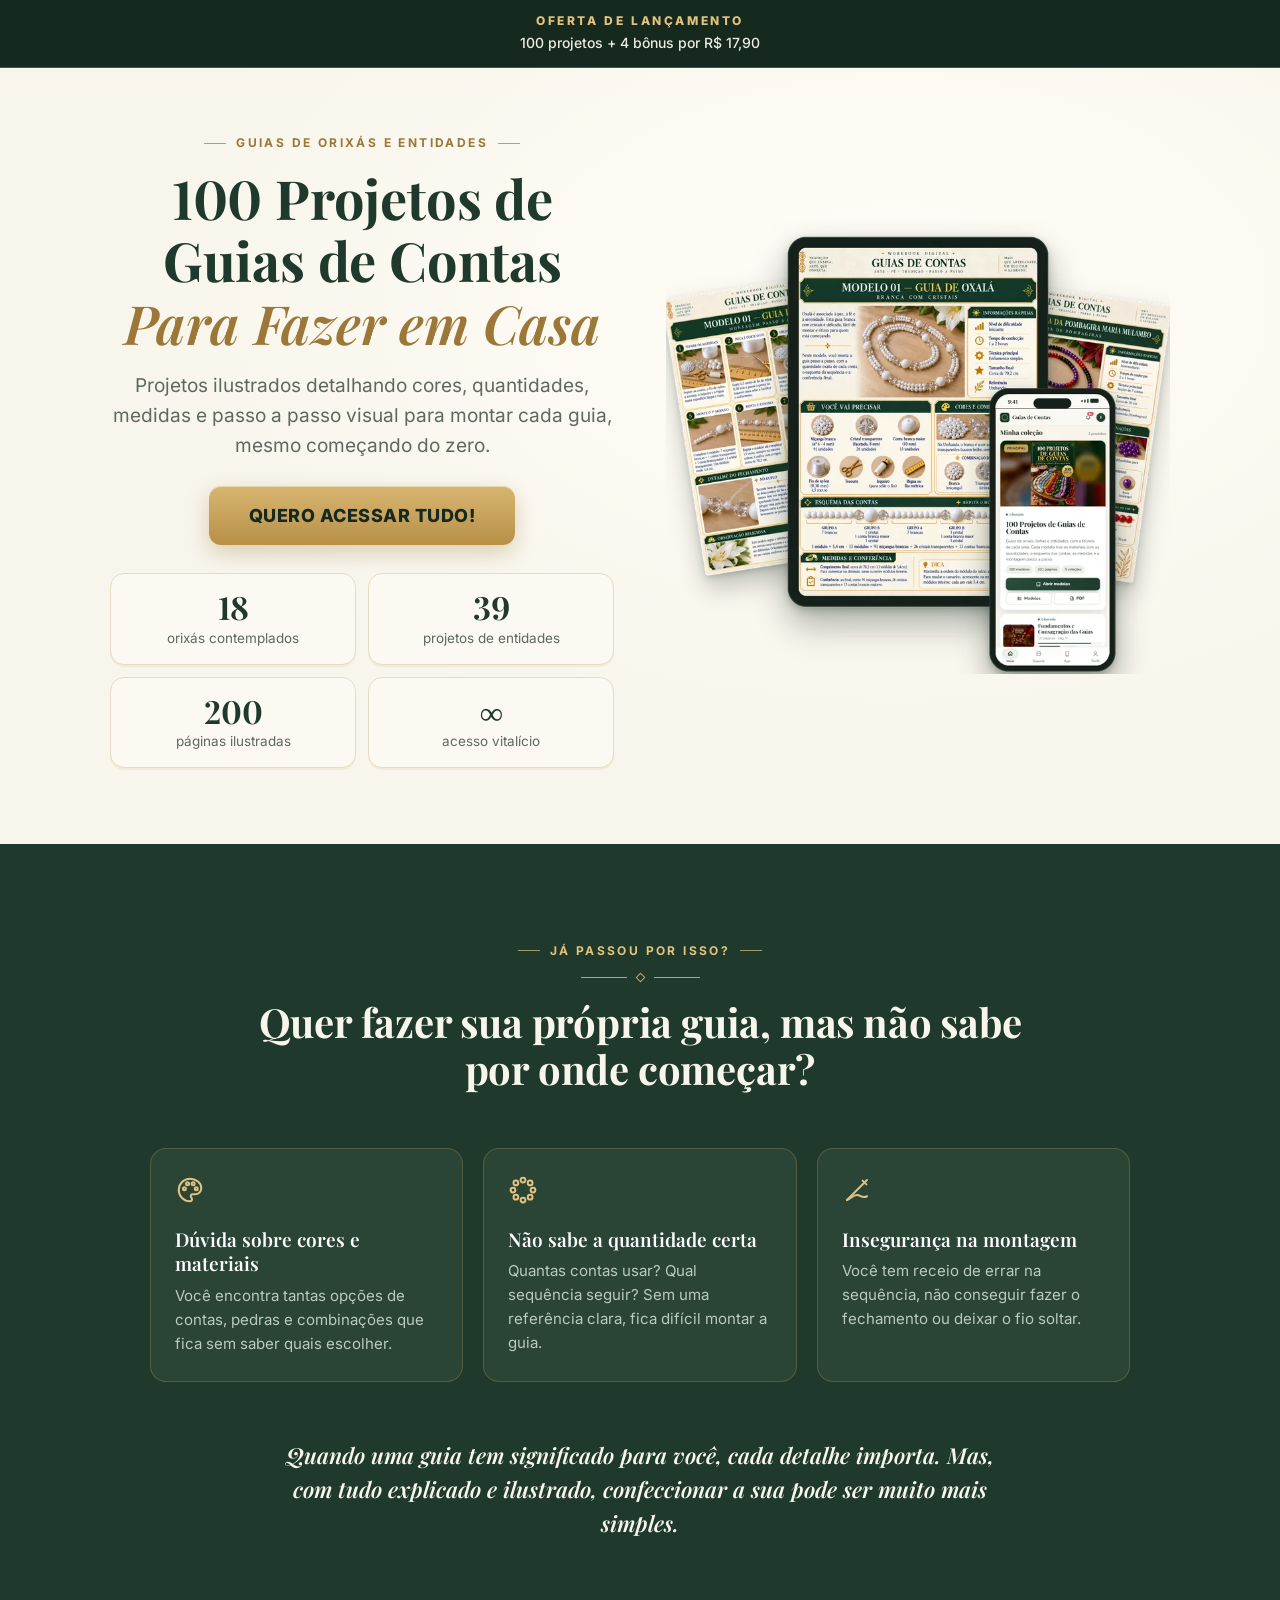
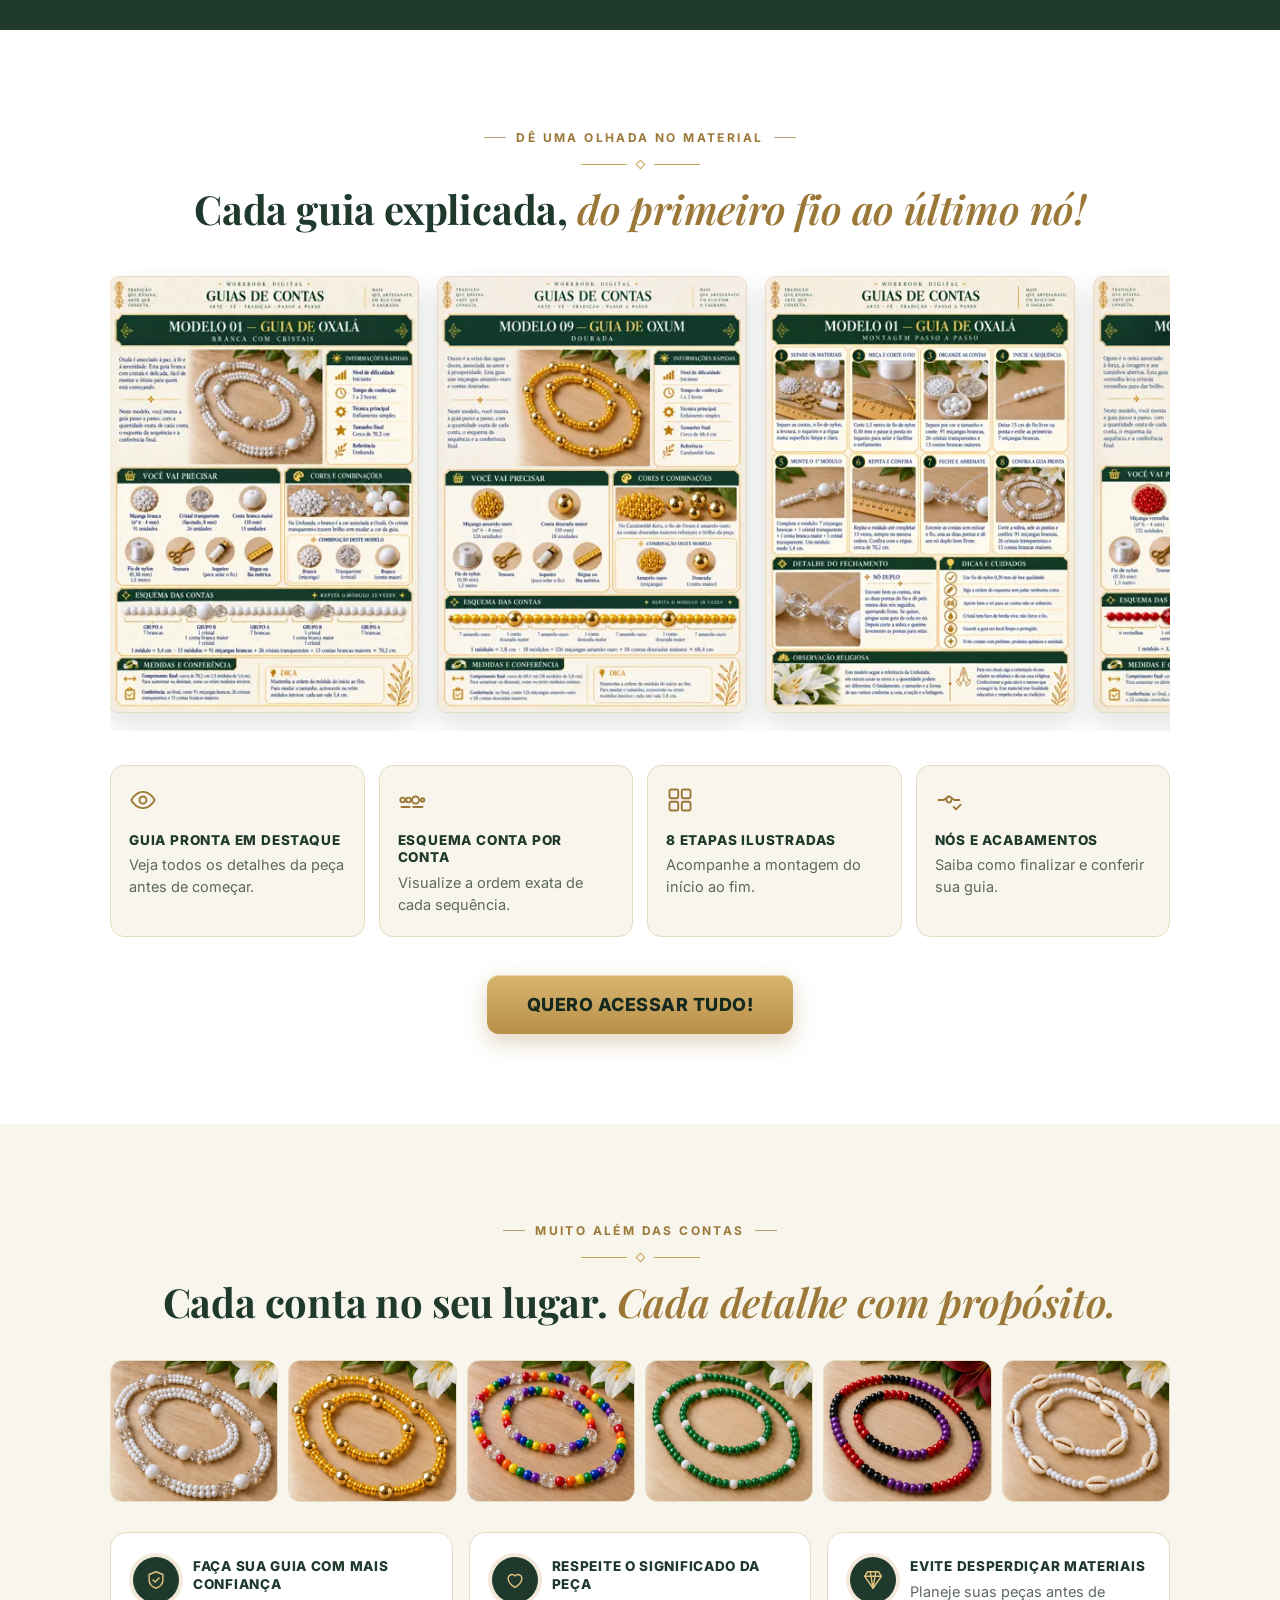
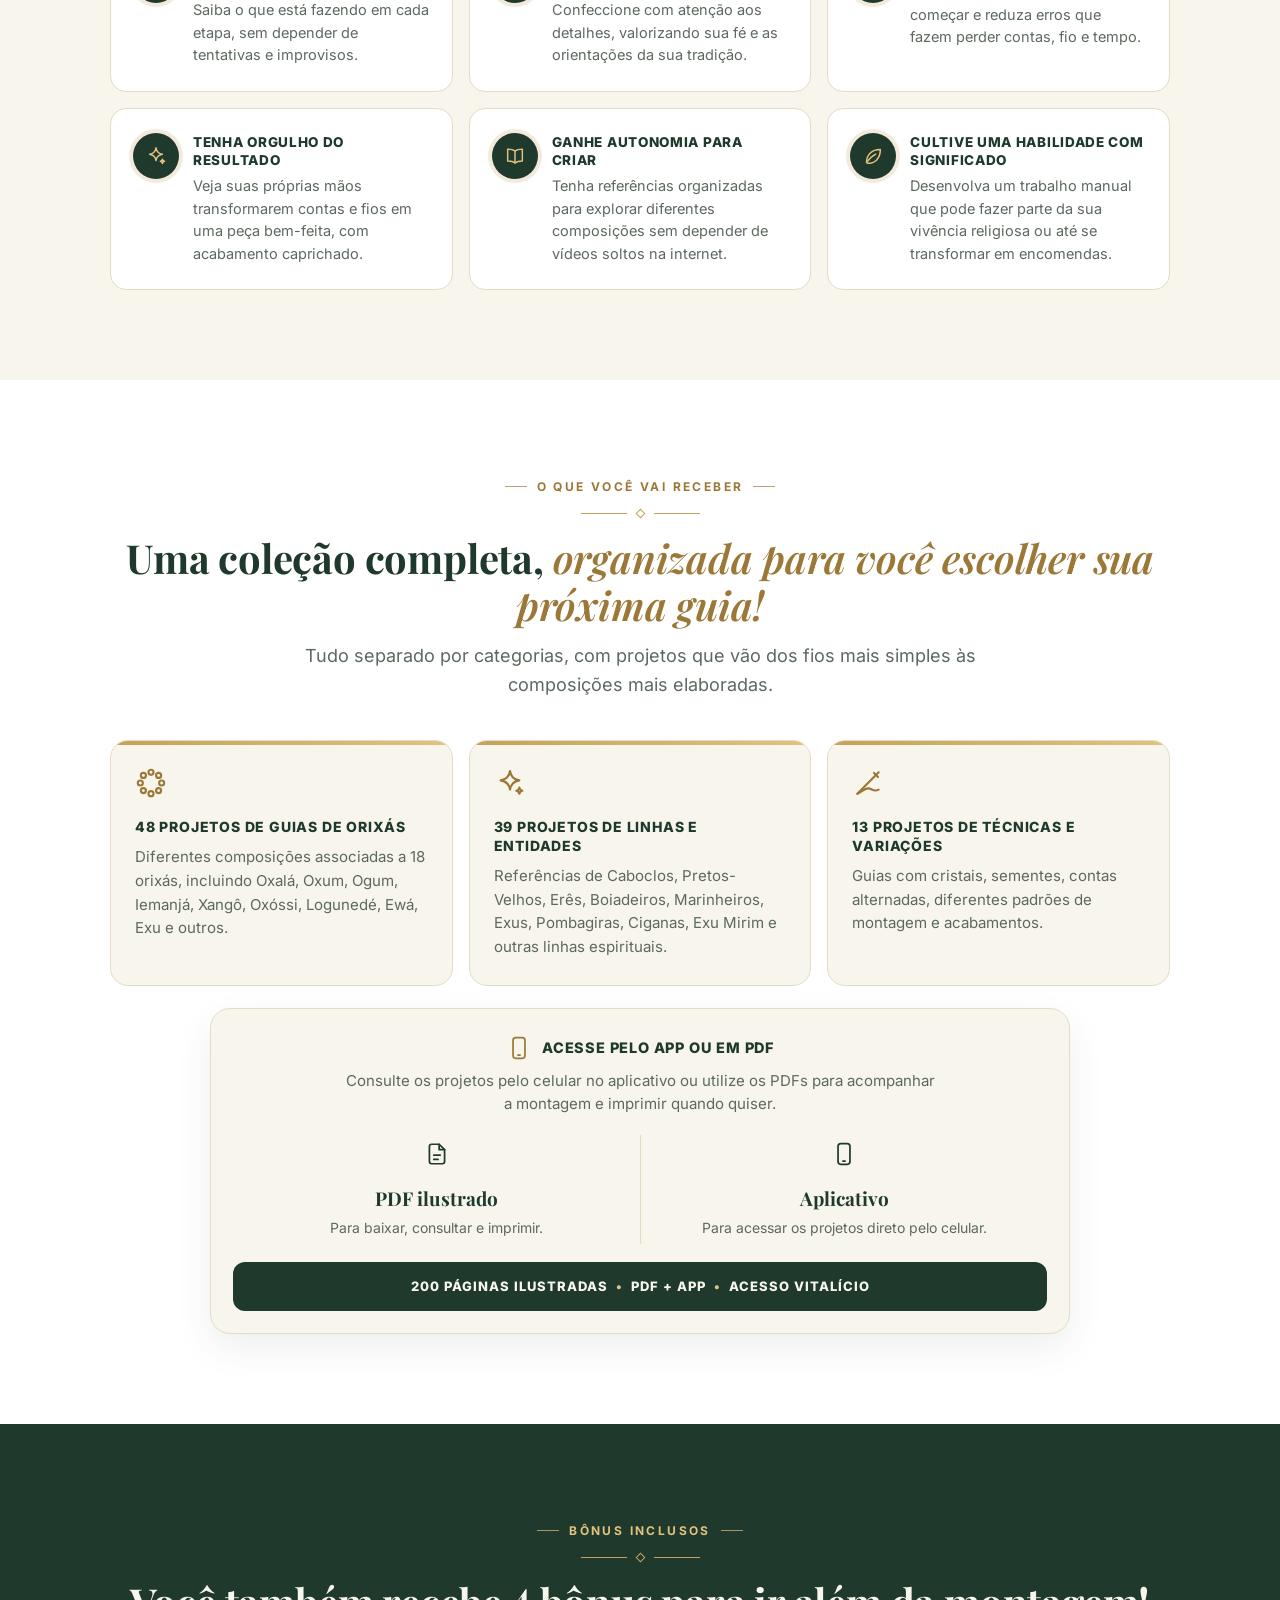
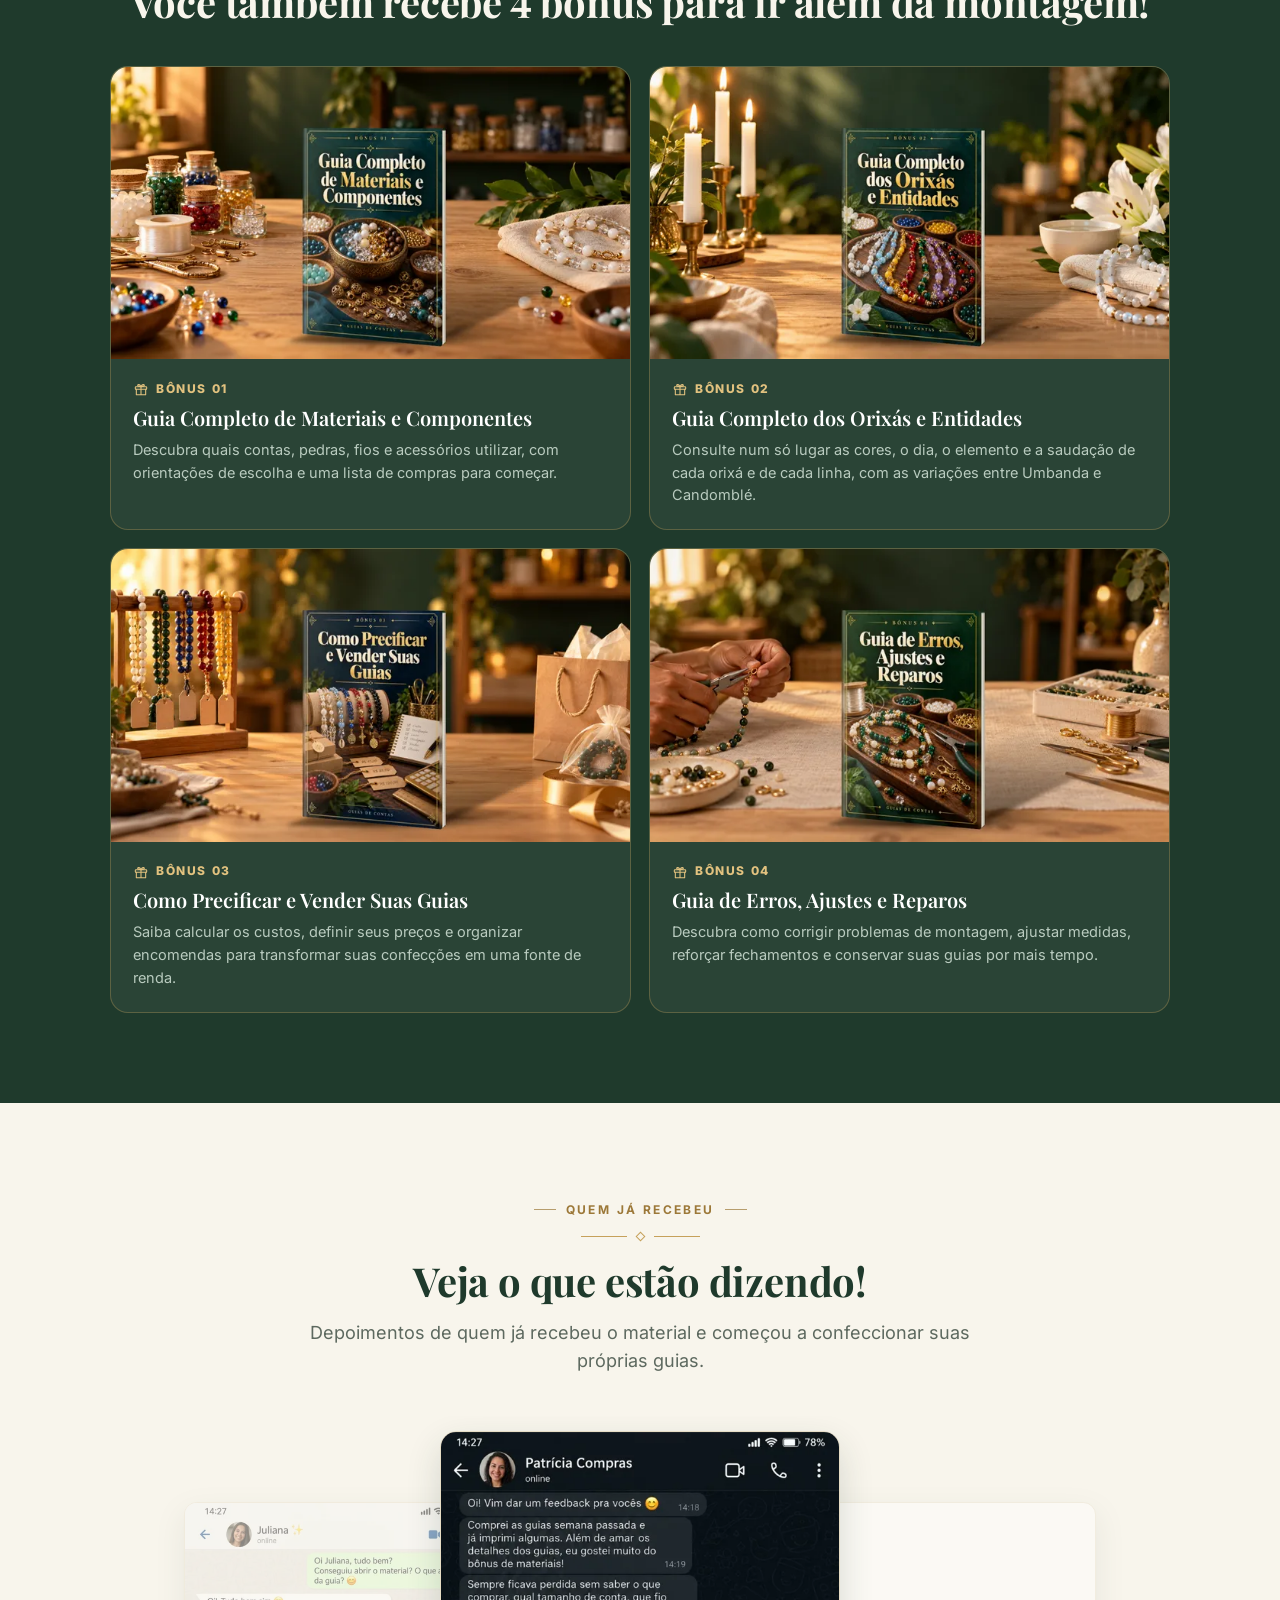
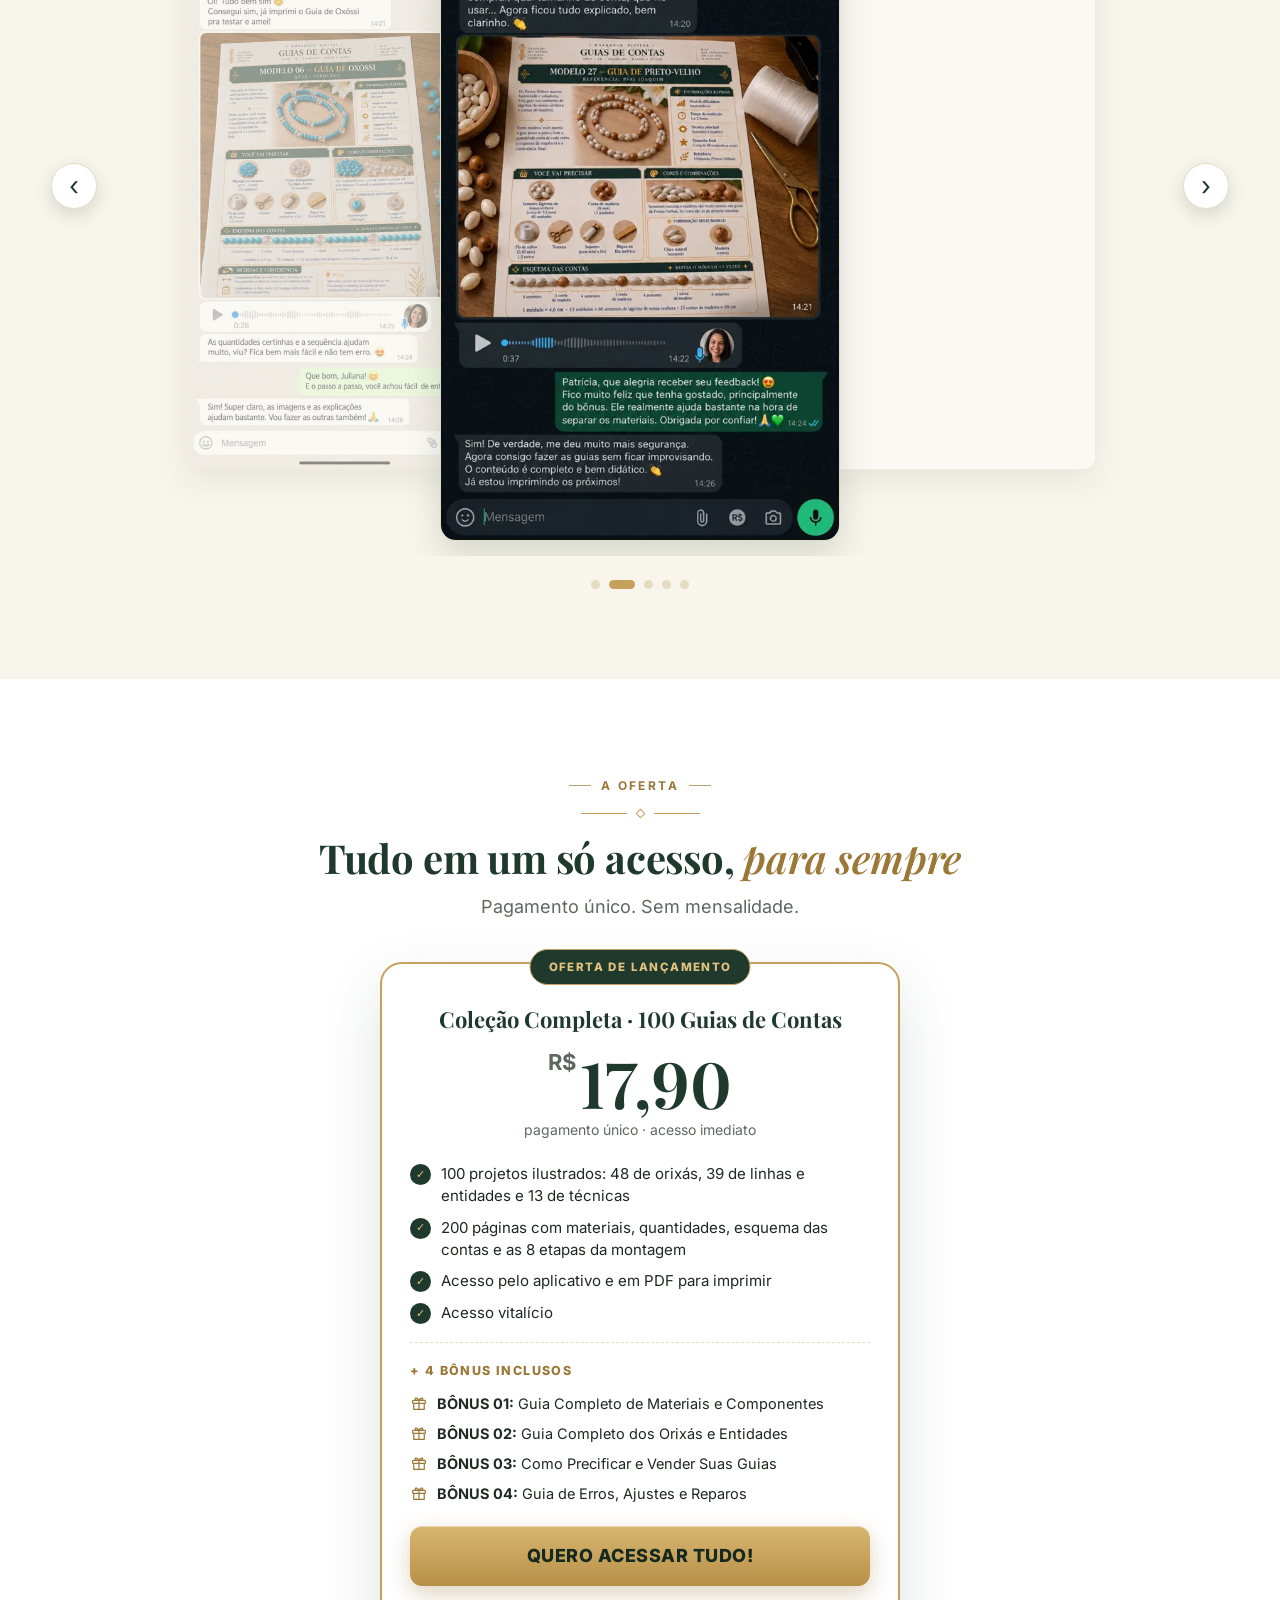
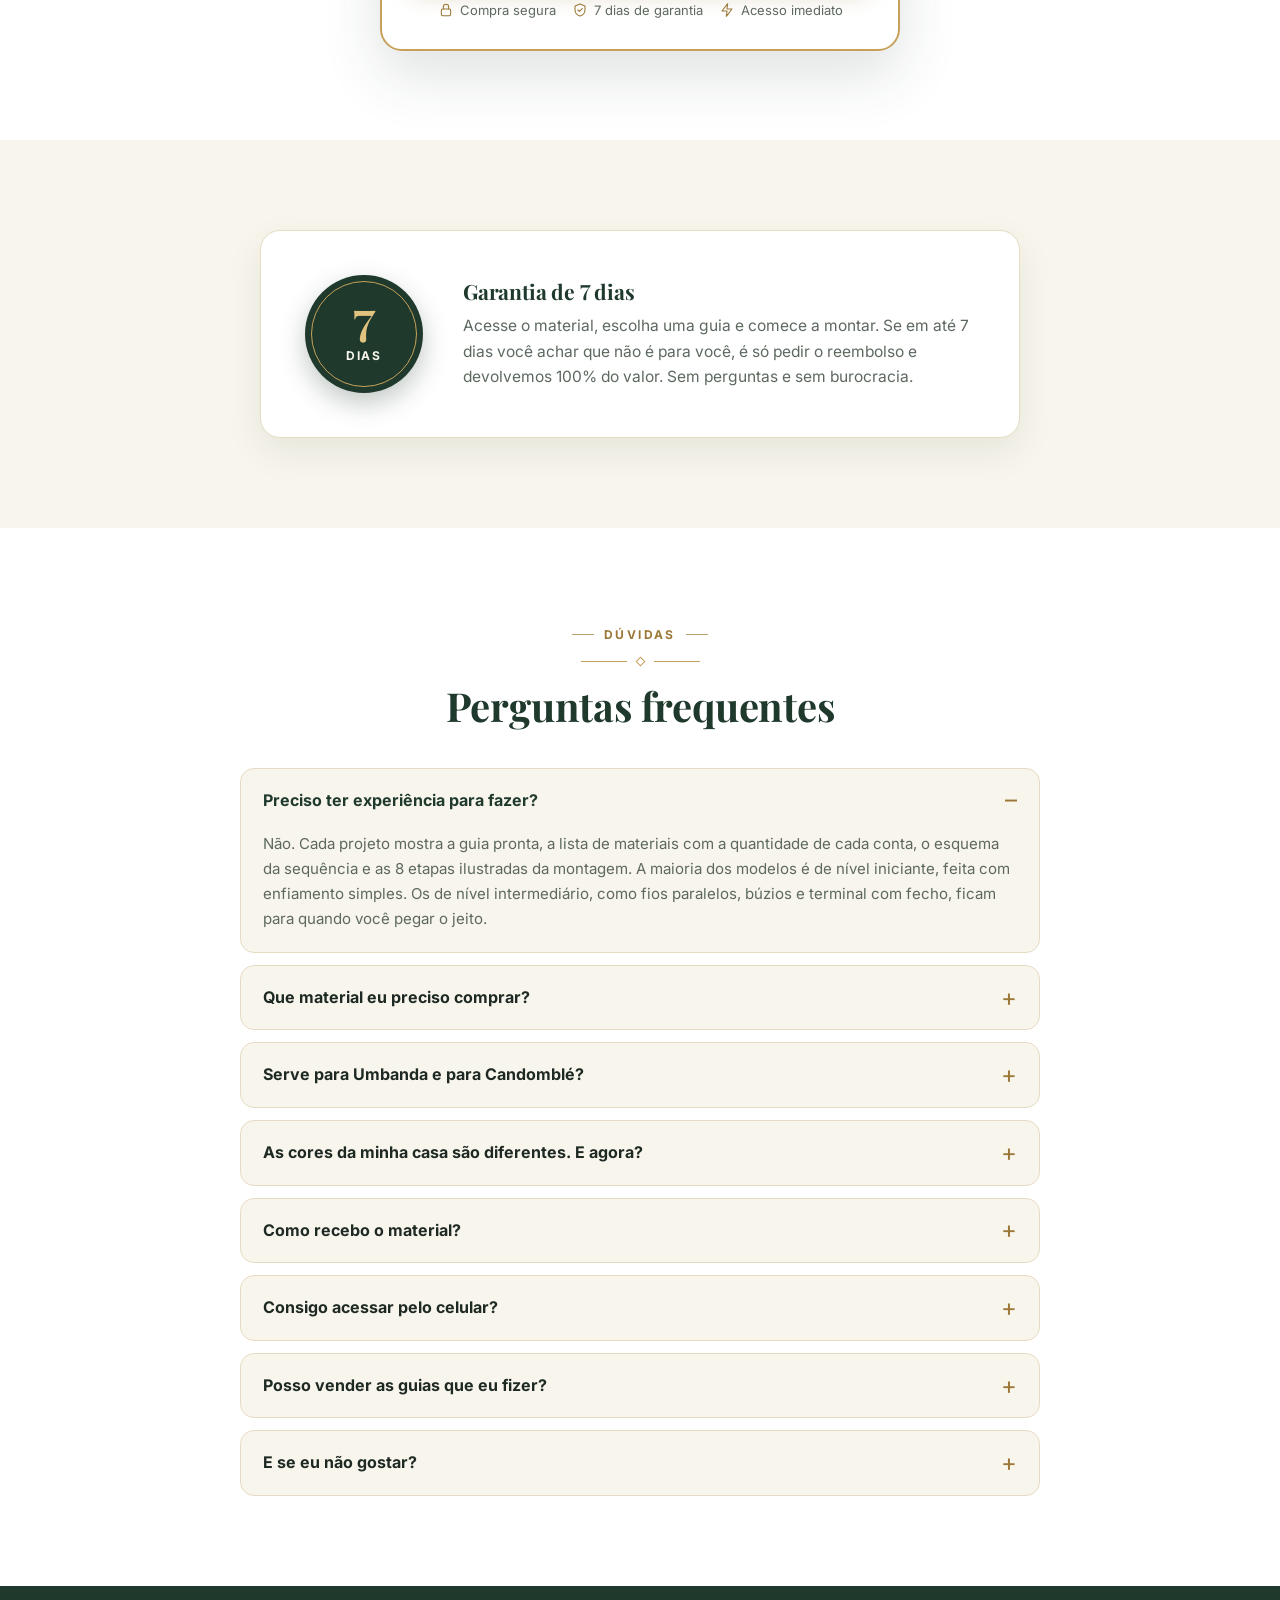
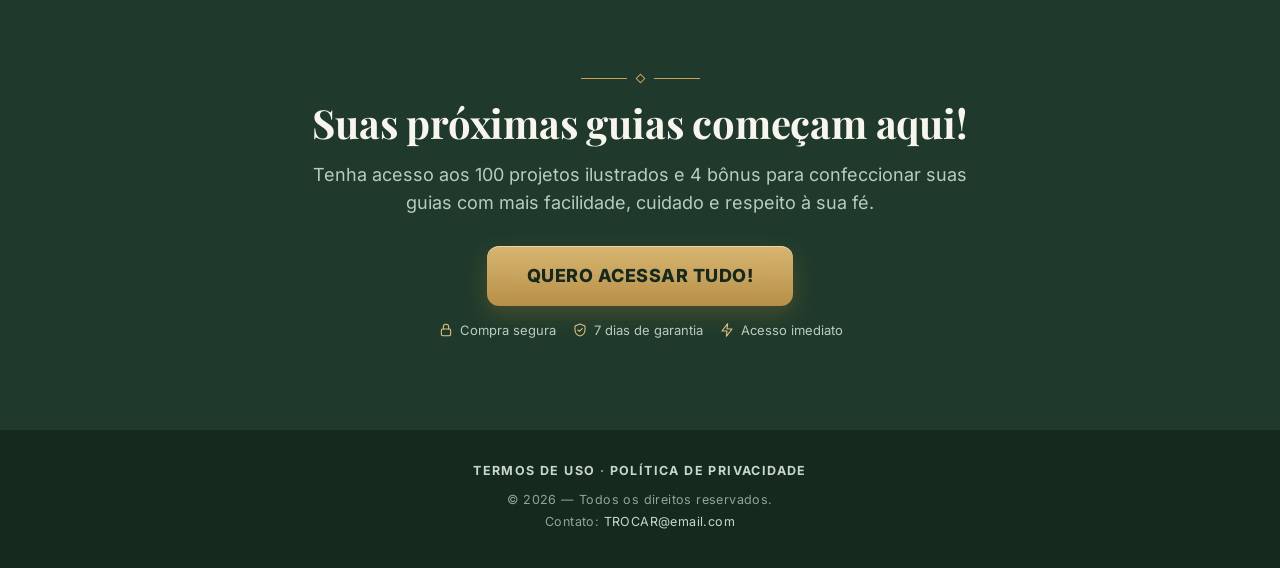
==== commit e33b884a: "Hero: tela do app (Minha colecao) no celular do mockup, nas duas paginas Mesmo mockup (paginas reais" ====
--- a/index.html
+++ b/index.html
@@ -22,8 +22,8 @@
 @font-face{font-family:"Playfair Reserva";font-weight:600 700;src:local("Georgia Bold"),local("Georgia-Bold");size-adjust:88.2%;ascent-override:122.6%;descent-override:28.4%;line-gap-override:0%}
 </style>
 <!-- a imagem do hero é o elemento de LCP: pré-carrega -->
-<link rel="preload" as="image" href="assets/hero-460.webp"
-      imagesrcset="assets/hero-460.webp 460w, assets/hero-760.webp 760w, assets/hero-1200.webp 1200w"
+<link rel="preload" as="image" href="assets/hero-app-460.webp"
+      imagesrcset="assets/hero-app-460.webp 460w, assets/hero-app-760.webp 760w, assets/hero-app-1200.webp 1200w"
       imagesizes="(max-width:880px) 92vw, 46vw" fetchpriority="high">
 
 <!-- ============================================================
@@ -419,7 +419,7 @@
     </div>
 
     <div class="hero-img">
-      <img src="assets/hero-460.webp" srcset="assets/hero-460.webp 460w, assets/hero-760.webp 760w, assets/hero-1200.webp 1200w"
+      <img src="assets/hero-app-460.webp" srcset="assets/hero-app-460.webp 460w, assets/hero-app-760.webp 760w, assets/hero-app-1200.webp 1200w"
            sizes="(max-width:880px) 92vw, 46vw" width="1200" height="1080" fetchpriority="high"
            alt="Páginas do material 100 Projetos de Guias de Contas num tablet, num celular e impressas: Guia de Oxalá, Guia de Oxum e Guia da Pombagira Maria Mulambo">
     </div>
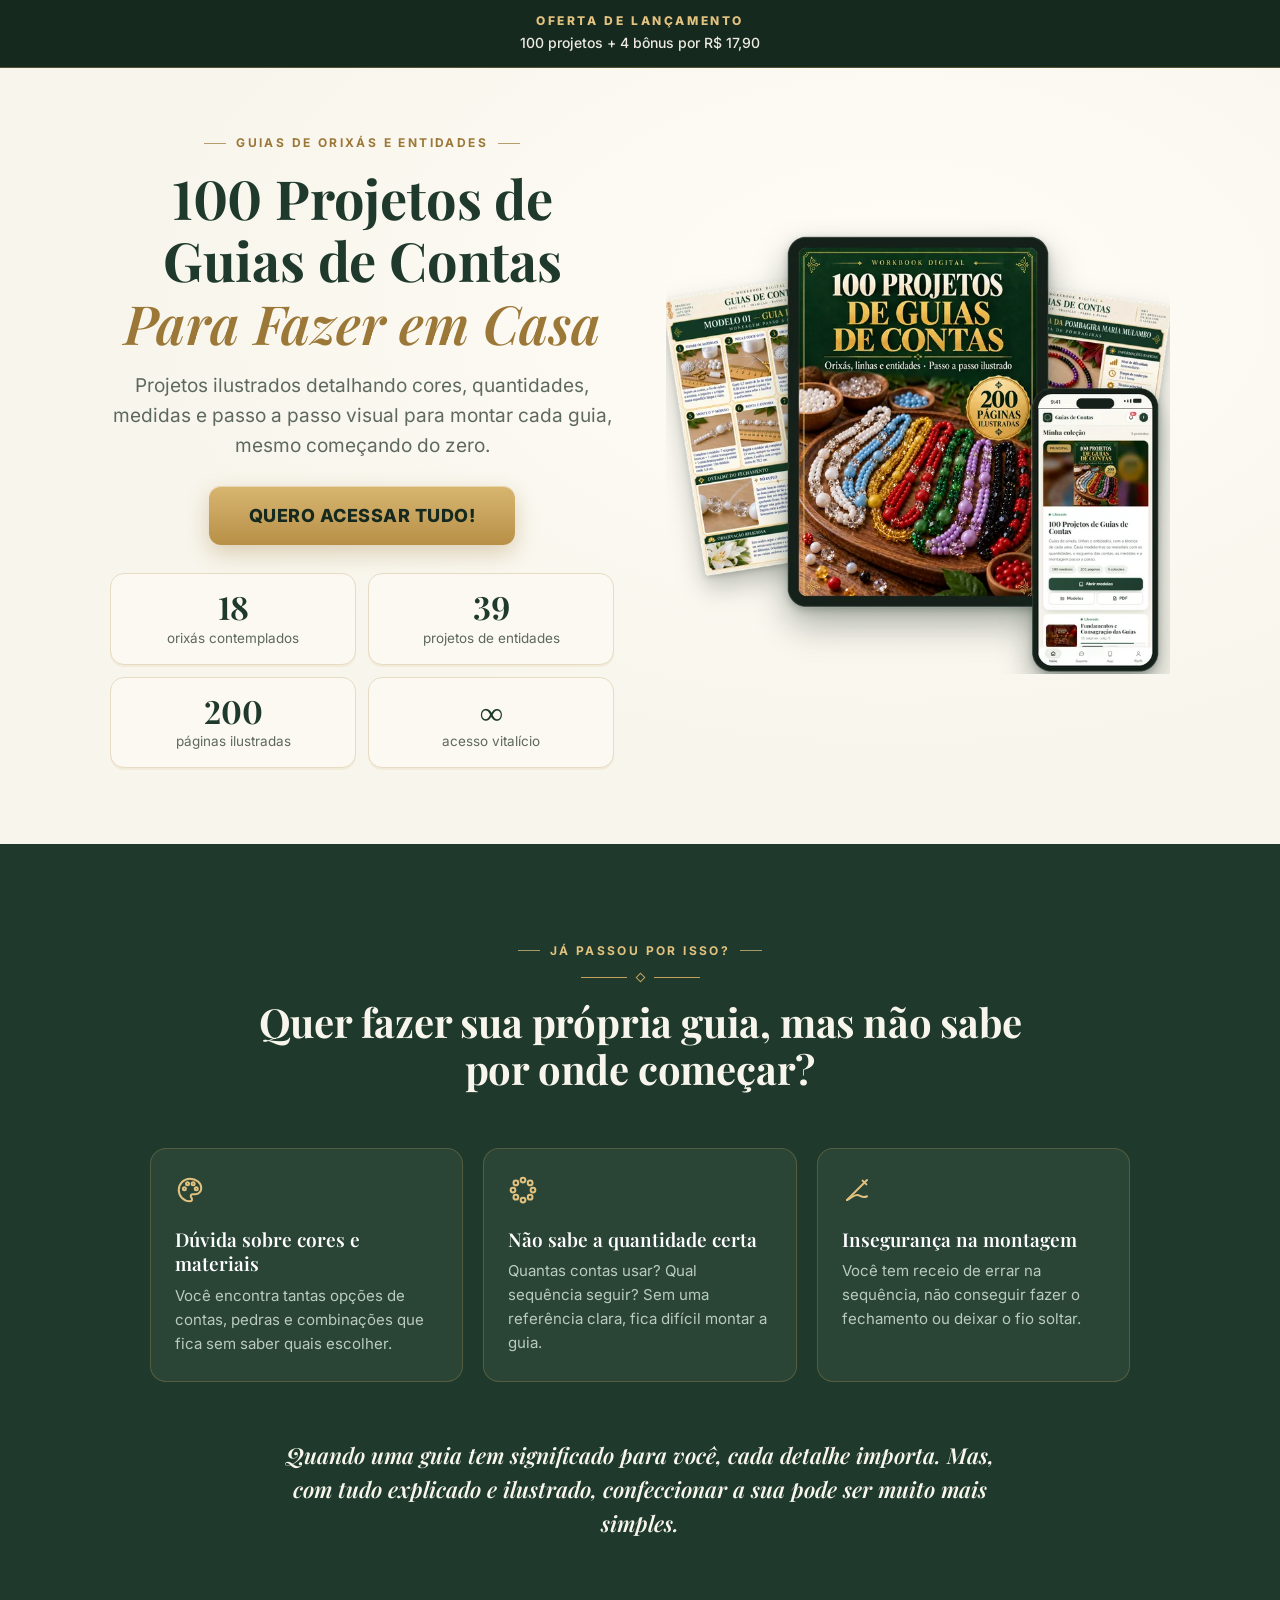
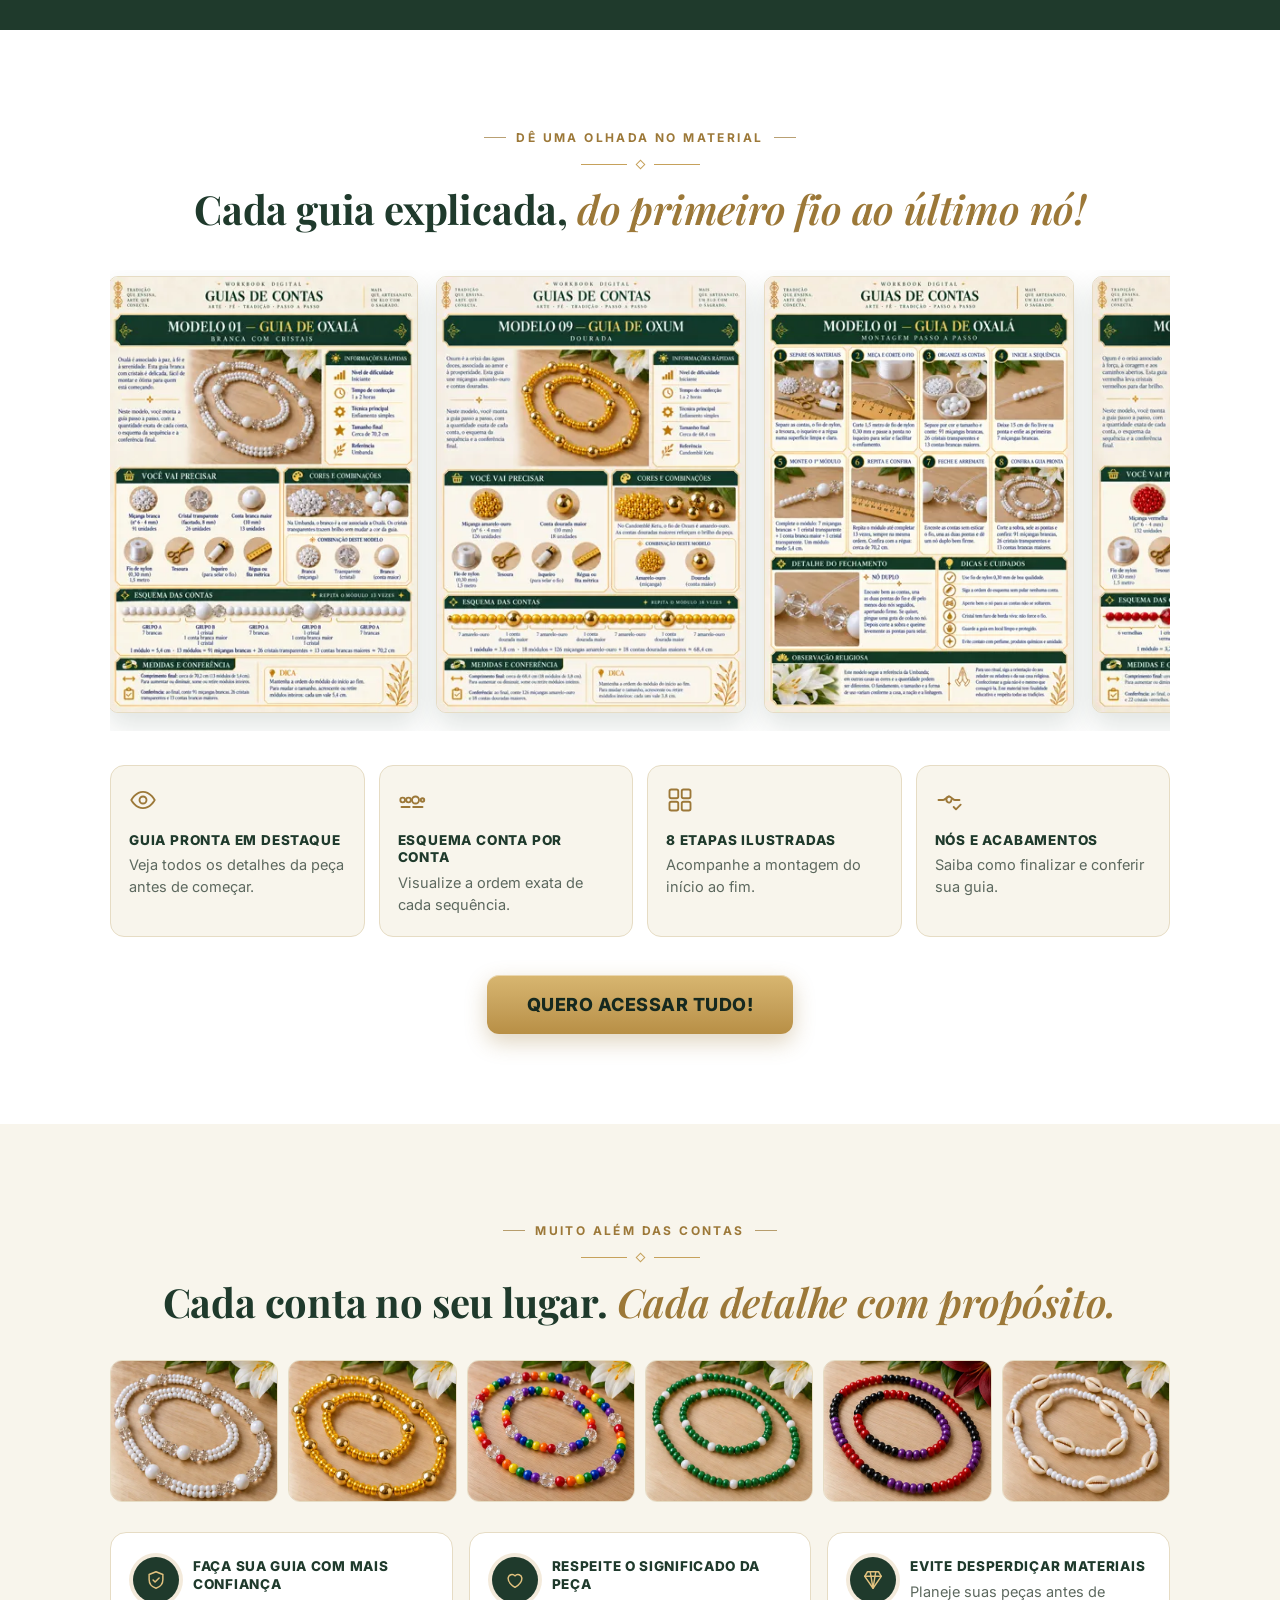
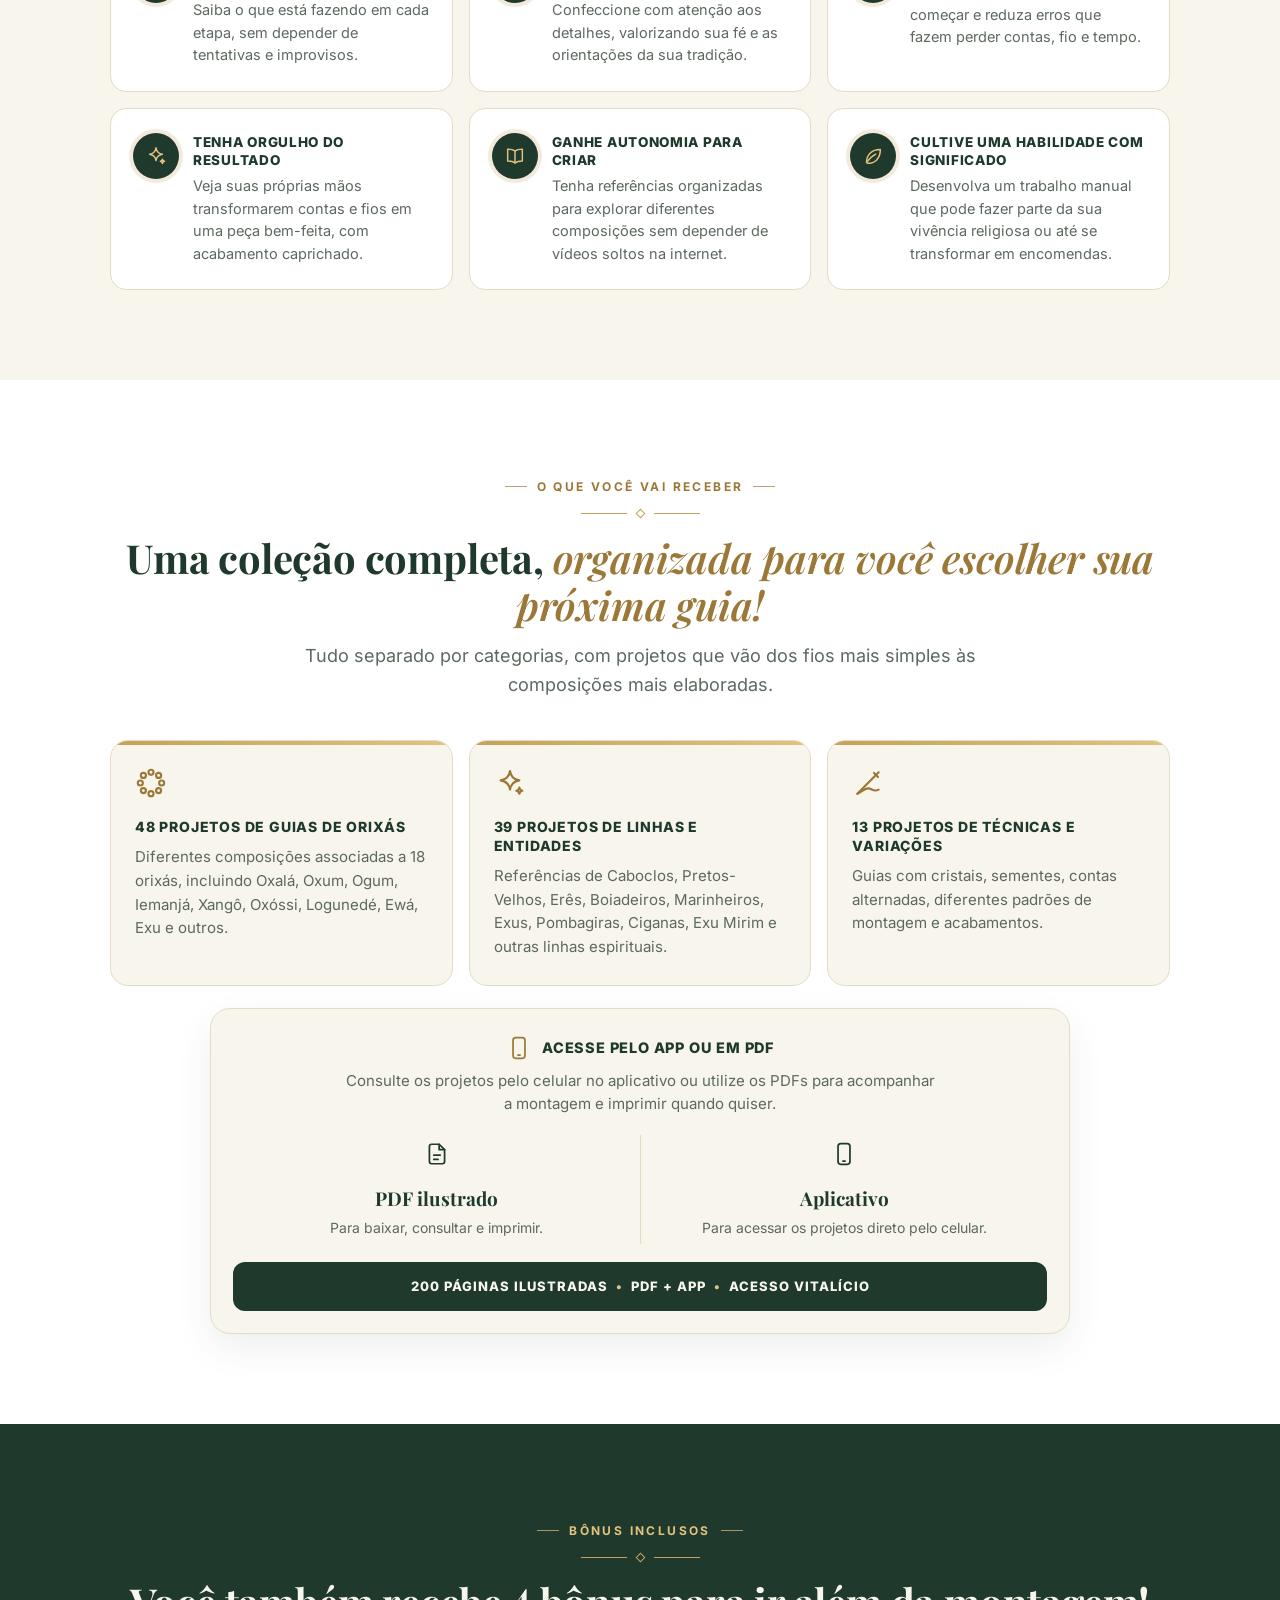
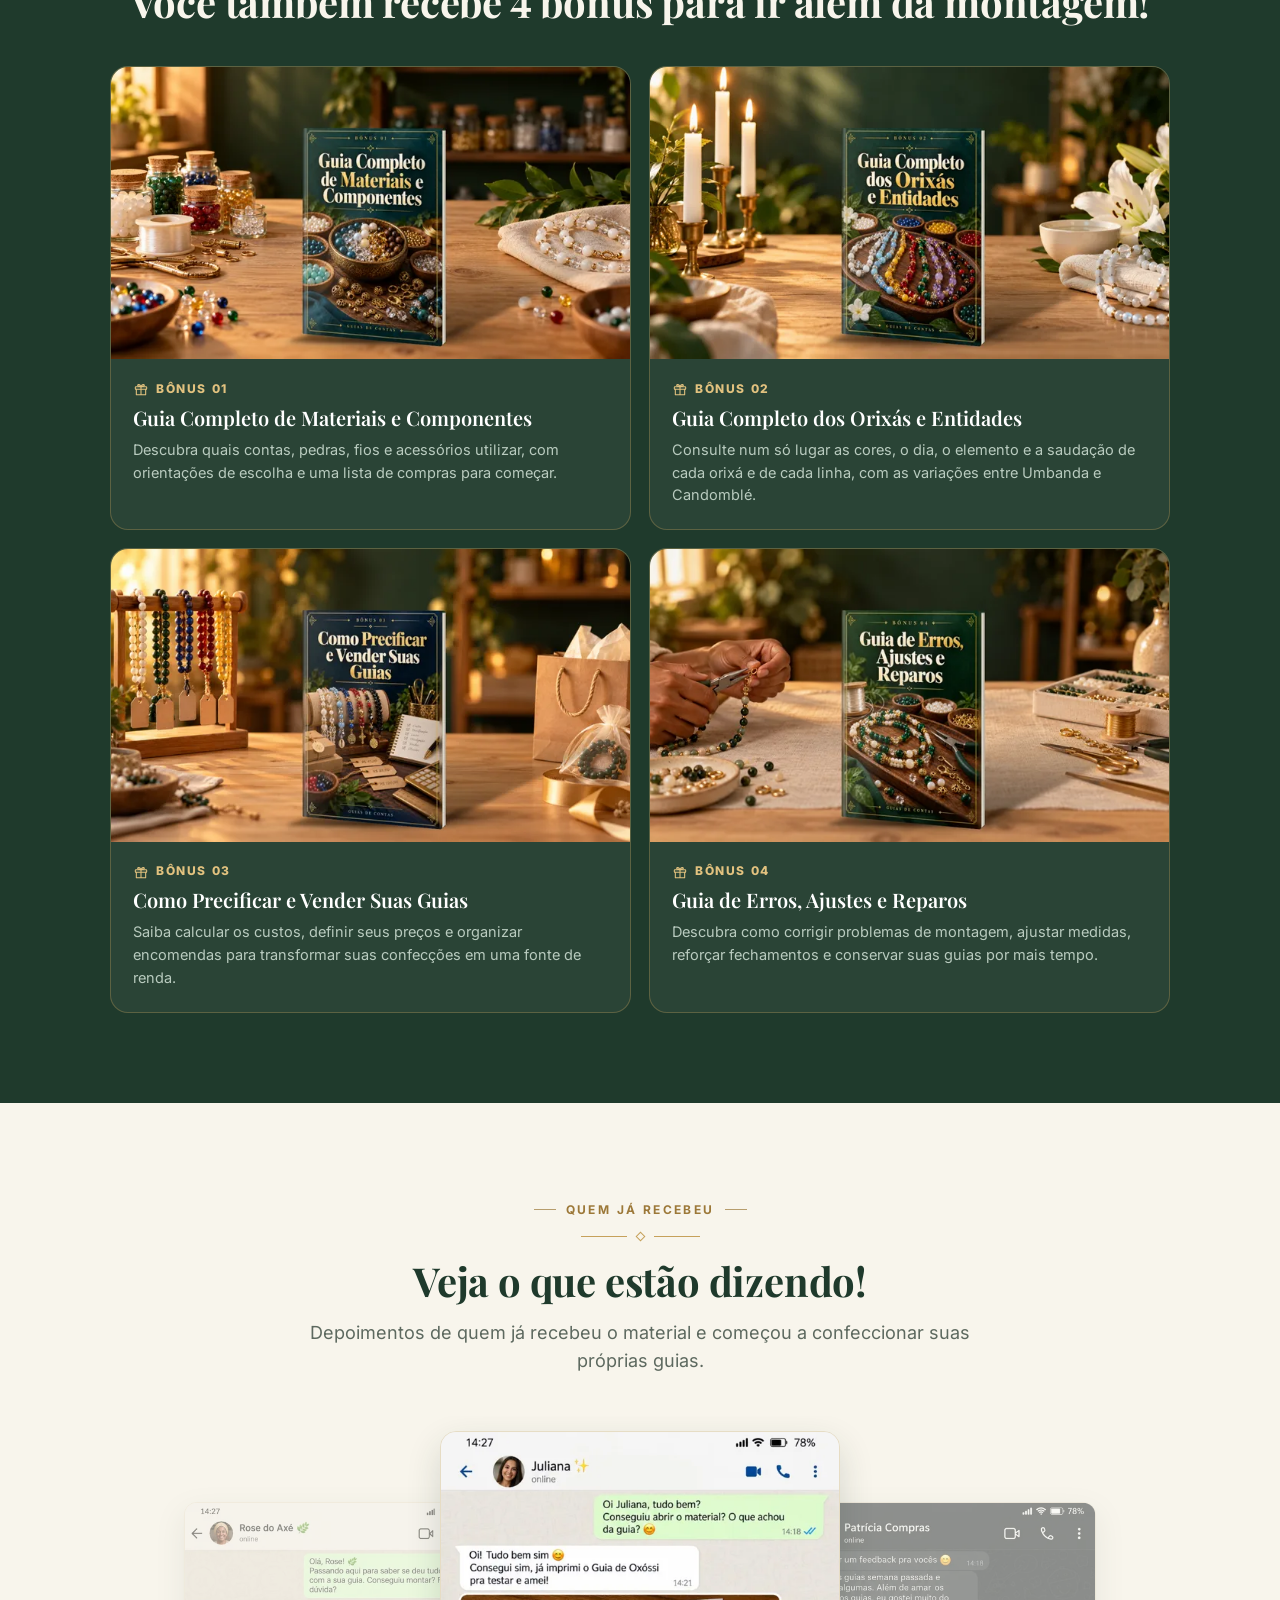
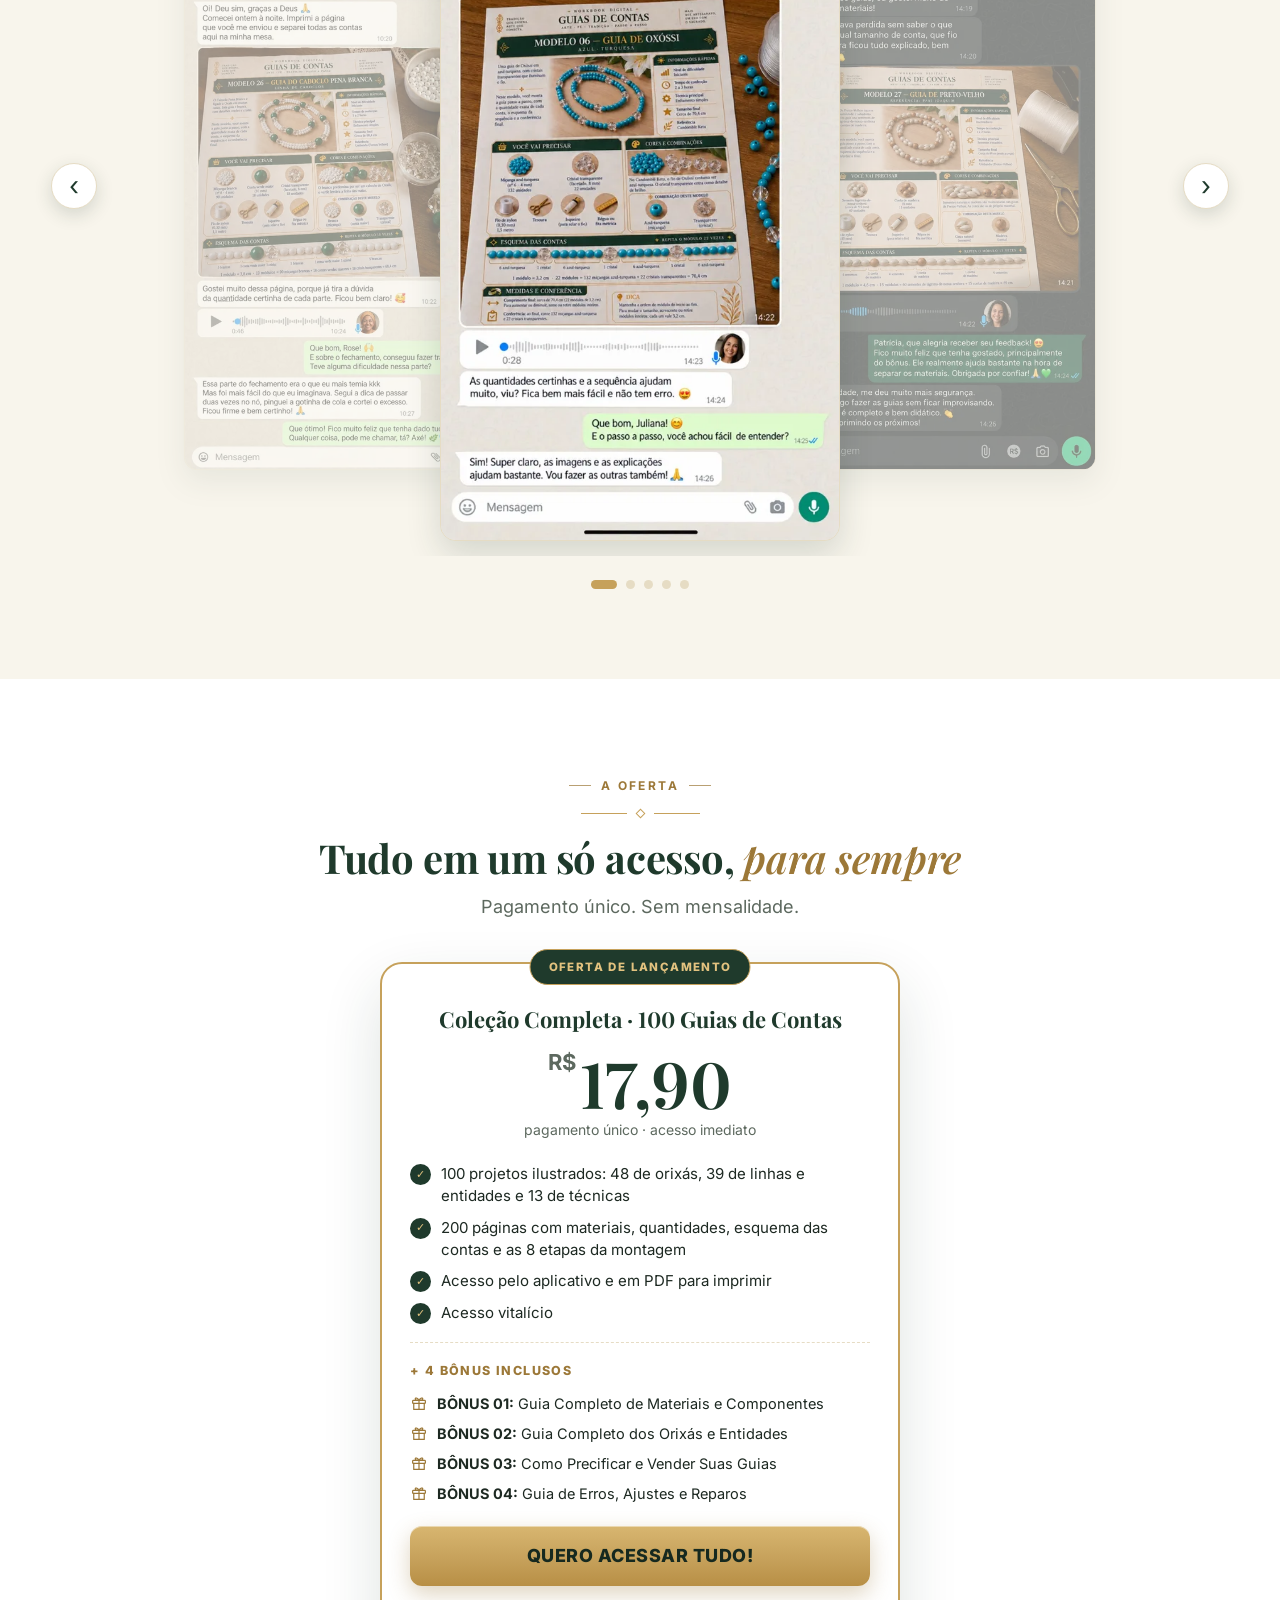
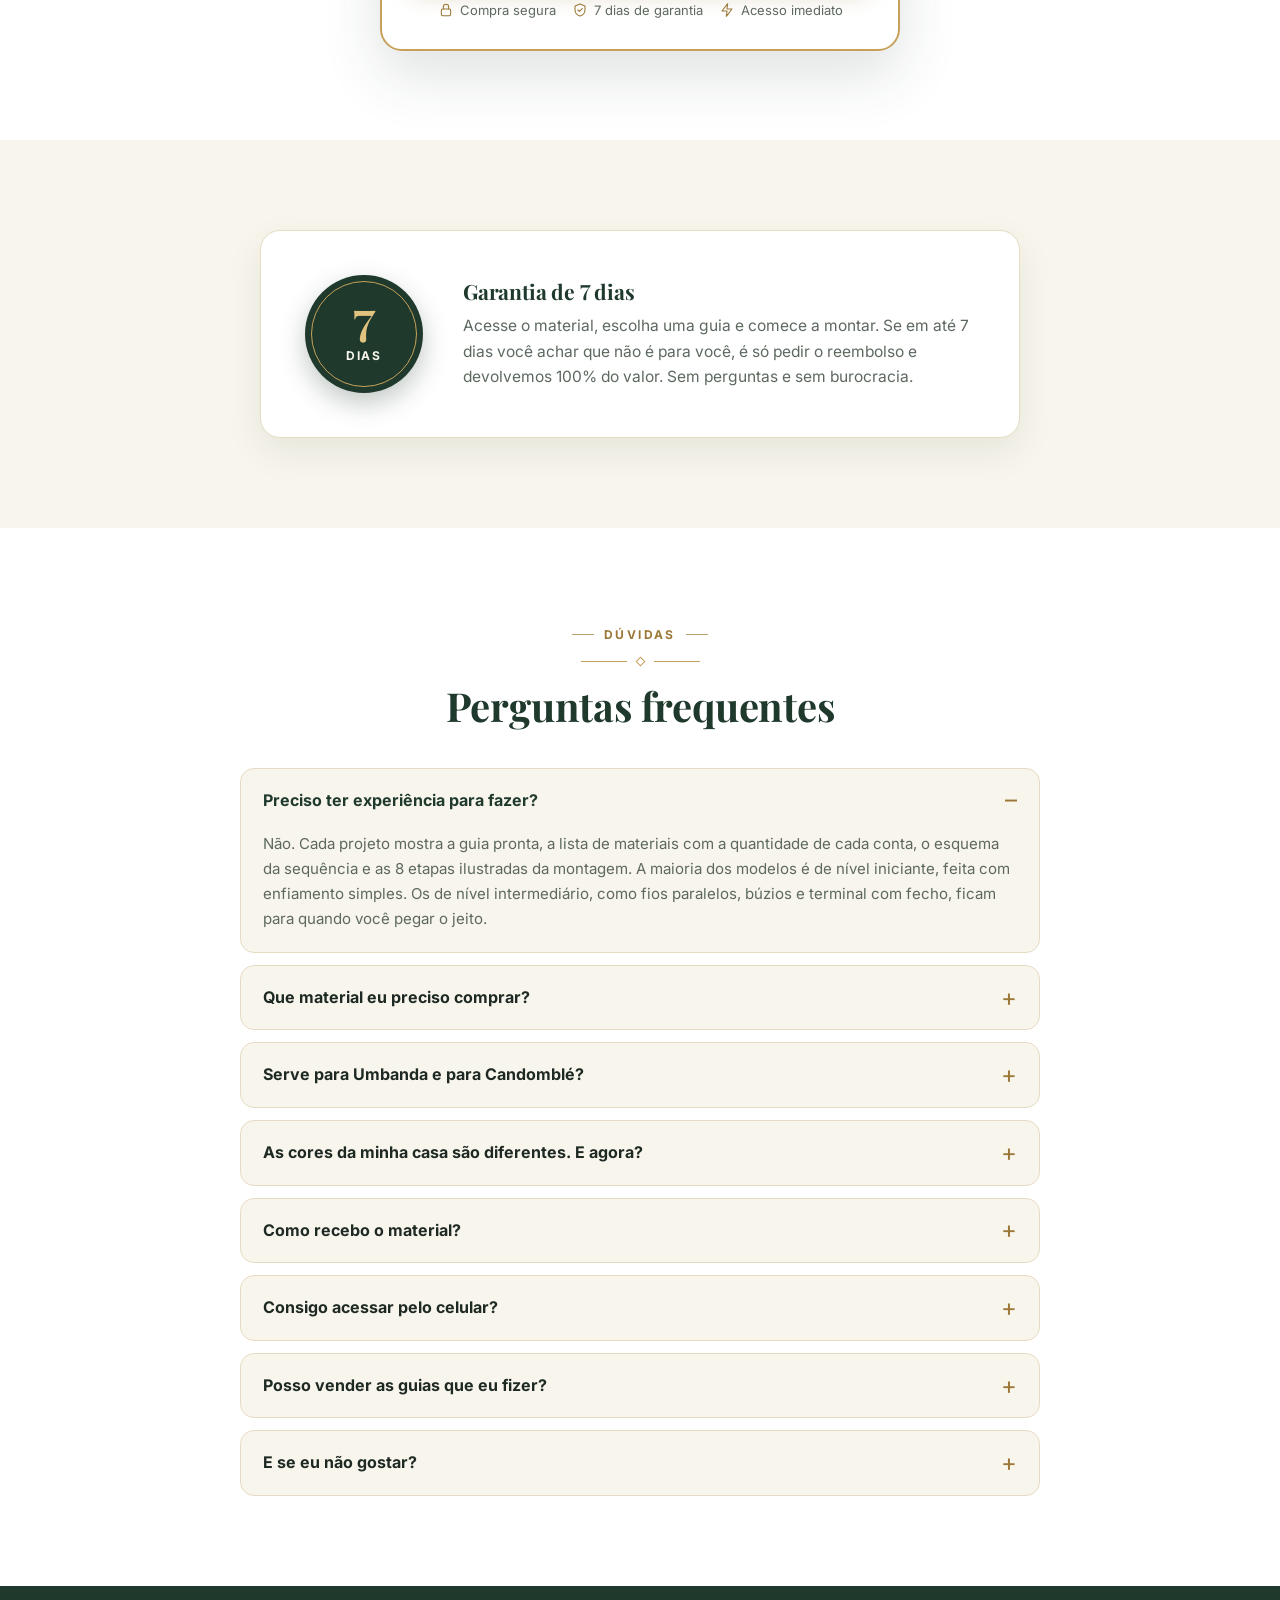
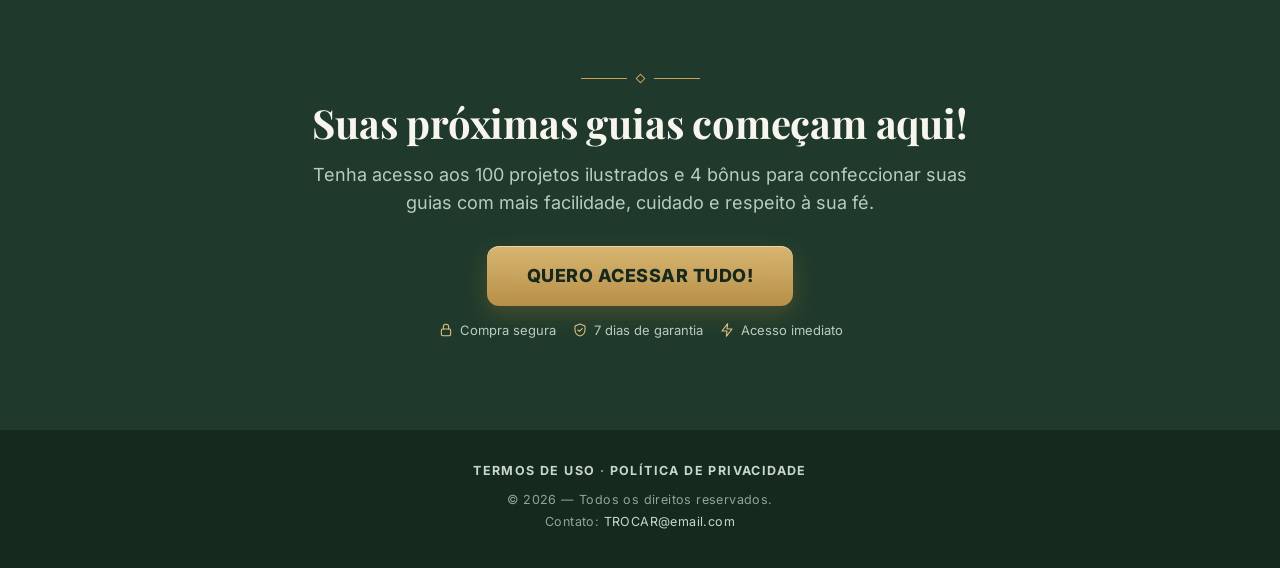
==== commit c43ec993: "Hero: capa dos 100 Projetos no tablet e celular um pouco a direita (selo 200 paginas inteiro) Co-Aut" ====
--- a/index.html
+++ b/index.html
@@ -22,8 +22,8 @@
 @font-face{font-family:"Playfair Reserva";font-weight:600 700;src:local("Georgia Bold"),local("Georgia-Bold");size-adjust:88.2%;ascent-override:122.6%;descent-override:28.4%;line-gap-override:0%}
 </style>
 <!-- a imagem do hero é o elemento de LCP: pré-carrega -->
-<link rel="preload" as="image" href="assets/hero-app-460.webp"
-      imagesrcset="assets/hero-app-460.webp 460w, assets/hero-app-760.webp 760w, assets/hero-app-1200.webp 1200w"
+<link rel="preload" as="image" href="assets/hero-capa-460.webp"
+      imagesrcset="assets/hero-capa-460.webp 460w, assets/hero-capa-760.webp 760w, assets/hero-capa-1200.webp 1200w"
       imagesizes="(max-width:880px) 92vw, 46vw" fetchpriority="high">
 
 <!-- ============================================================
@@ -419,7 +419,7 @@
     </div>
 
     <div class="hero-img">
-      <img src="assets/hero-app-460.webp" srcset="assets/hero-app-460.webp 460w, assets/hero-app-760.webp 760w, assets/hero-app-1200.webp 1200w"
+      <img src="assets/hero-capa-460.webp" srcset="assets/hero-capa-460.webp 460w, assets/hero-capa-760.webp 760w, assets/hero-capa-1200.webp 1200w"
            sizes="(max-width:880px) 92vw, 46vw" width="1200" height="1080" fetchpriority="high"
            alt="Páginas do material 100 Projetos de Guias de Contas num tablet, num celular e impressas: Guia de Oxalá, Guia de Oxum e Guia da Pombagira Maria Mulambo">
     </div>
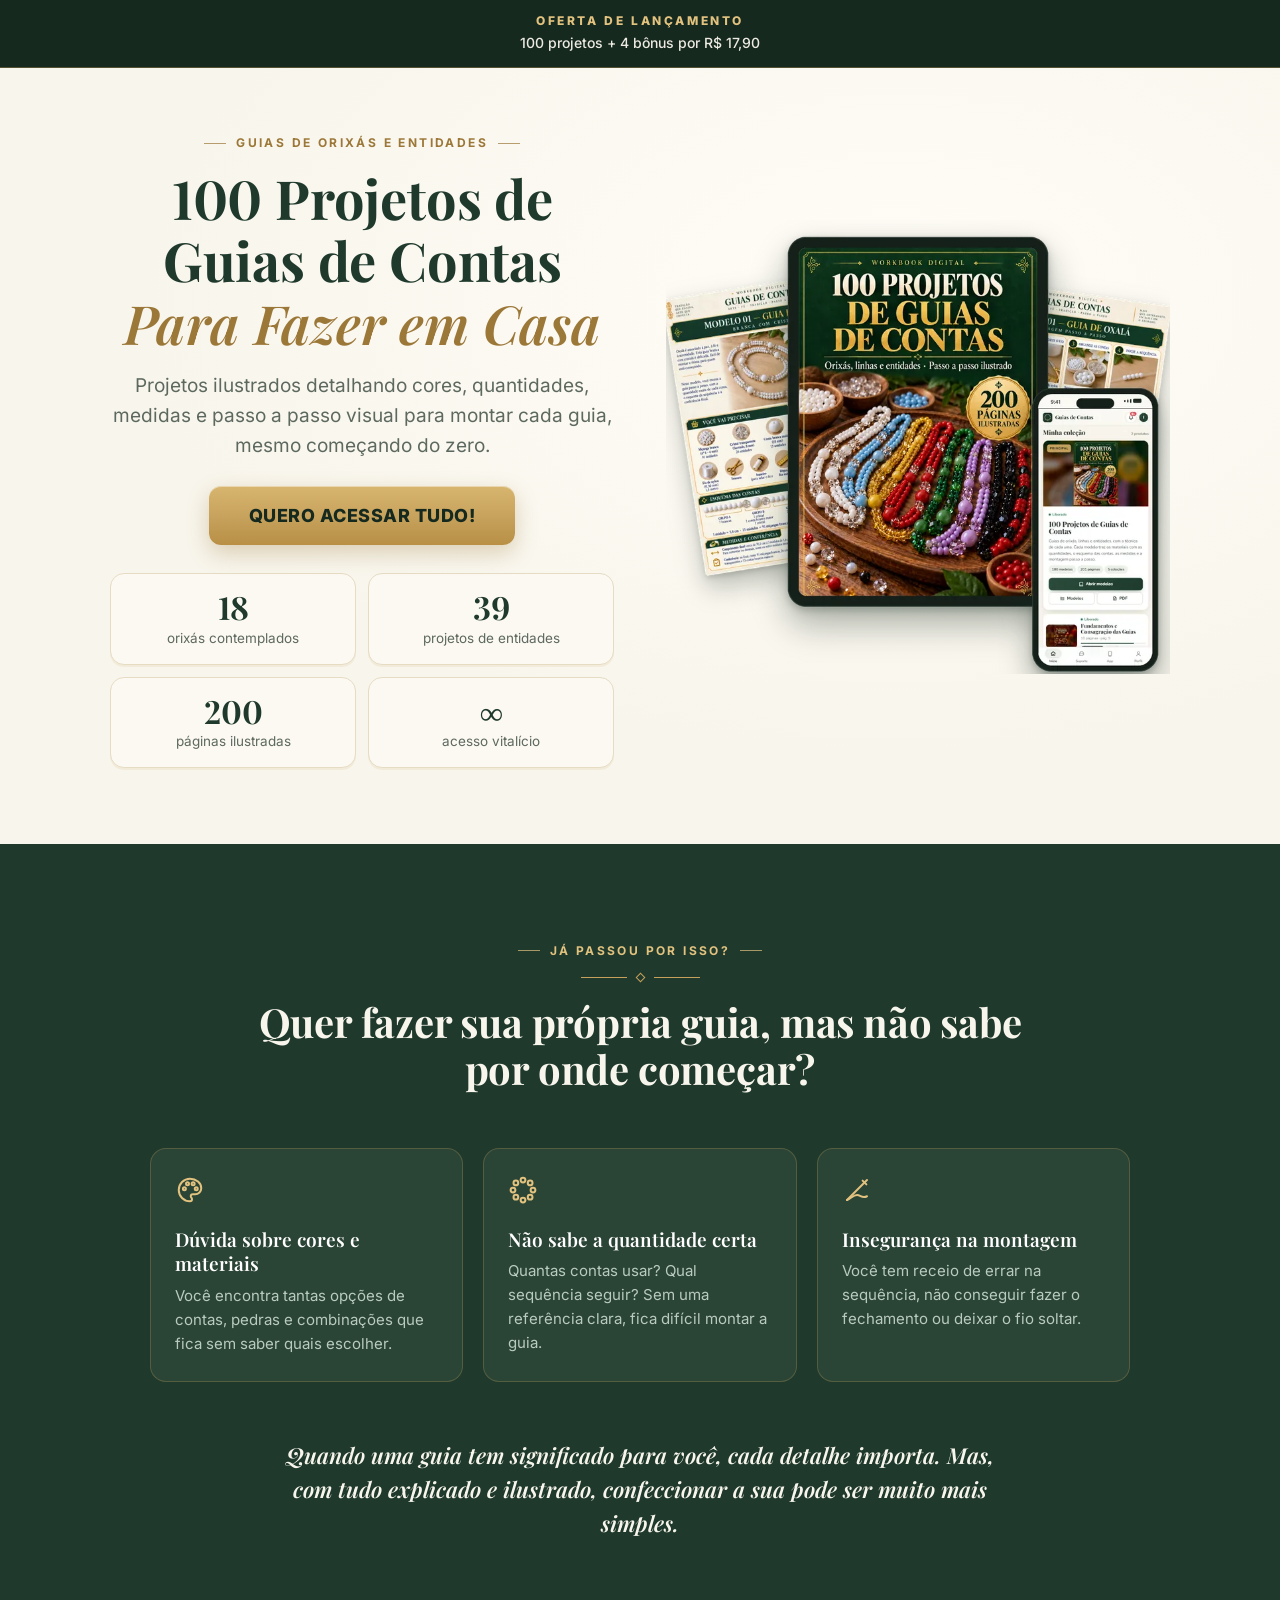
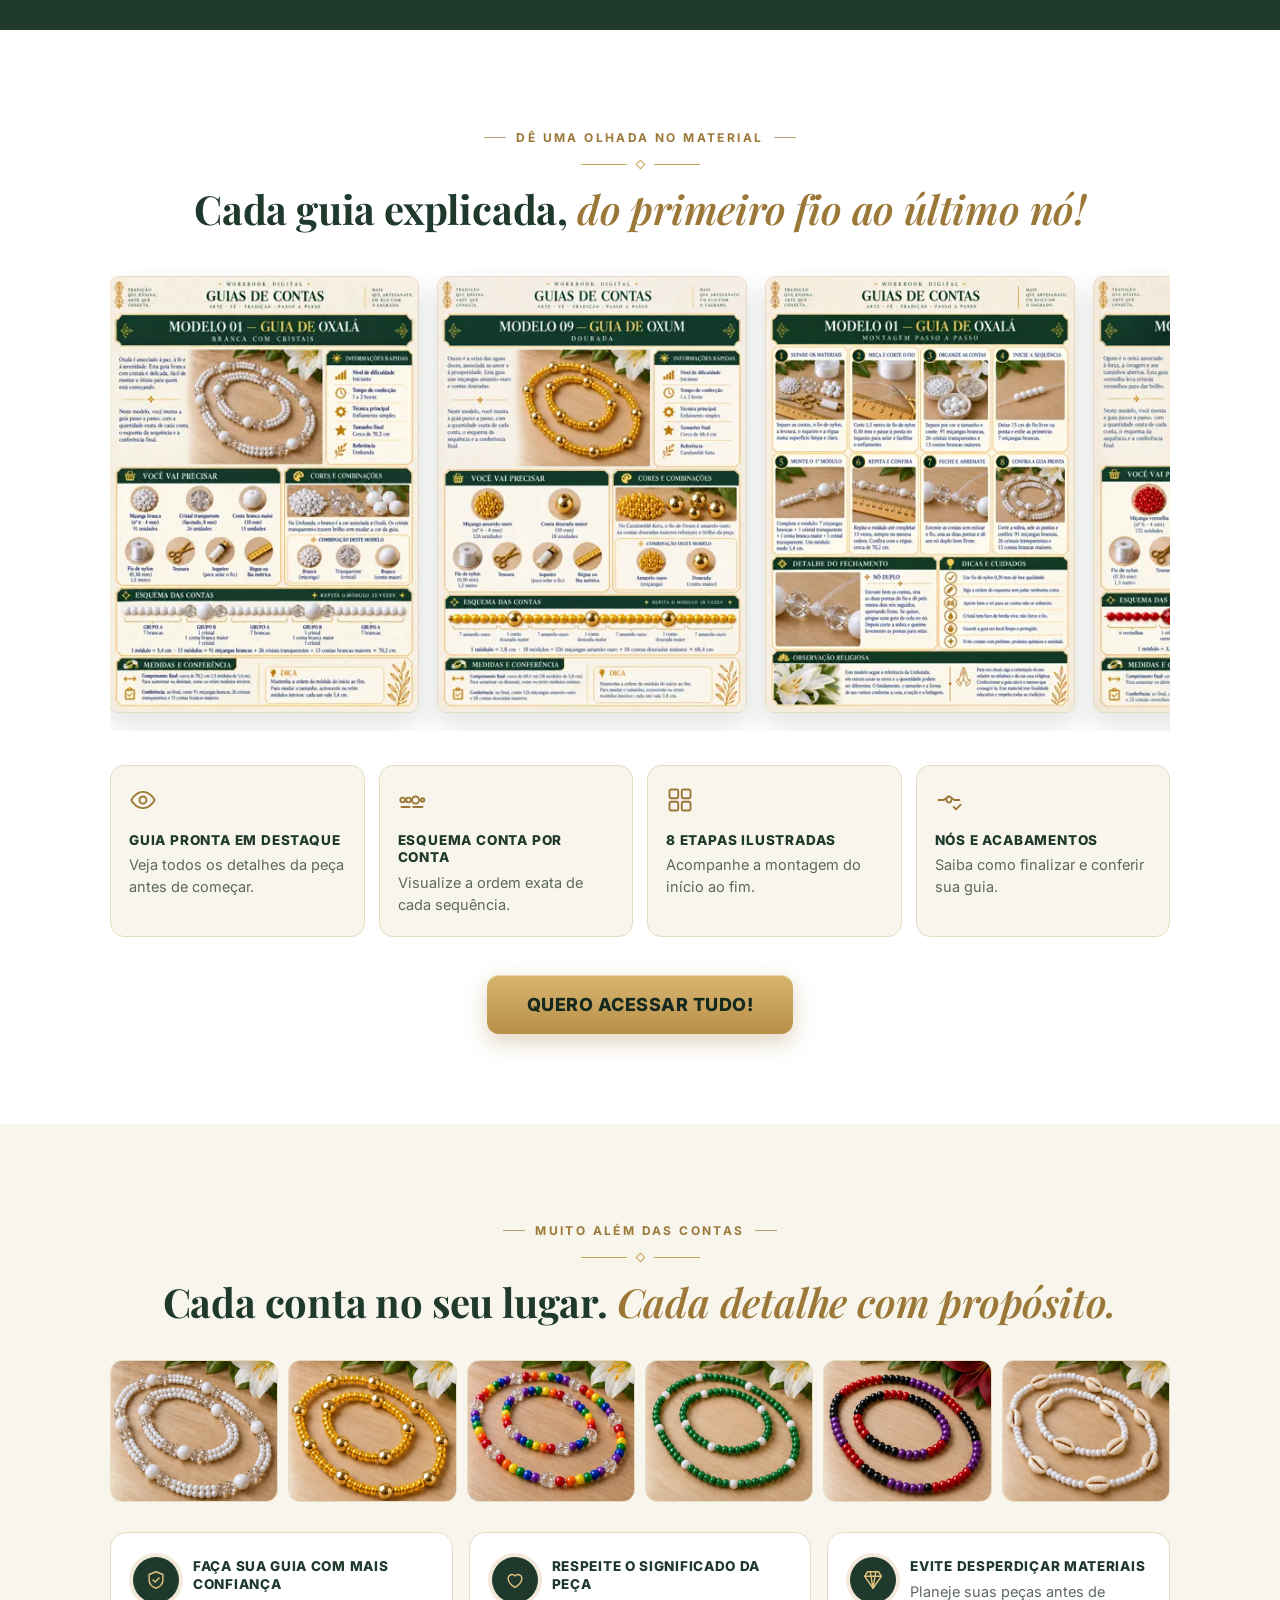
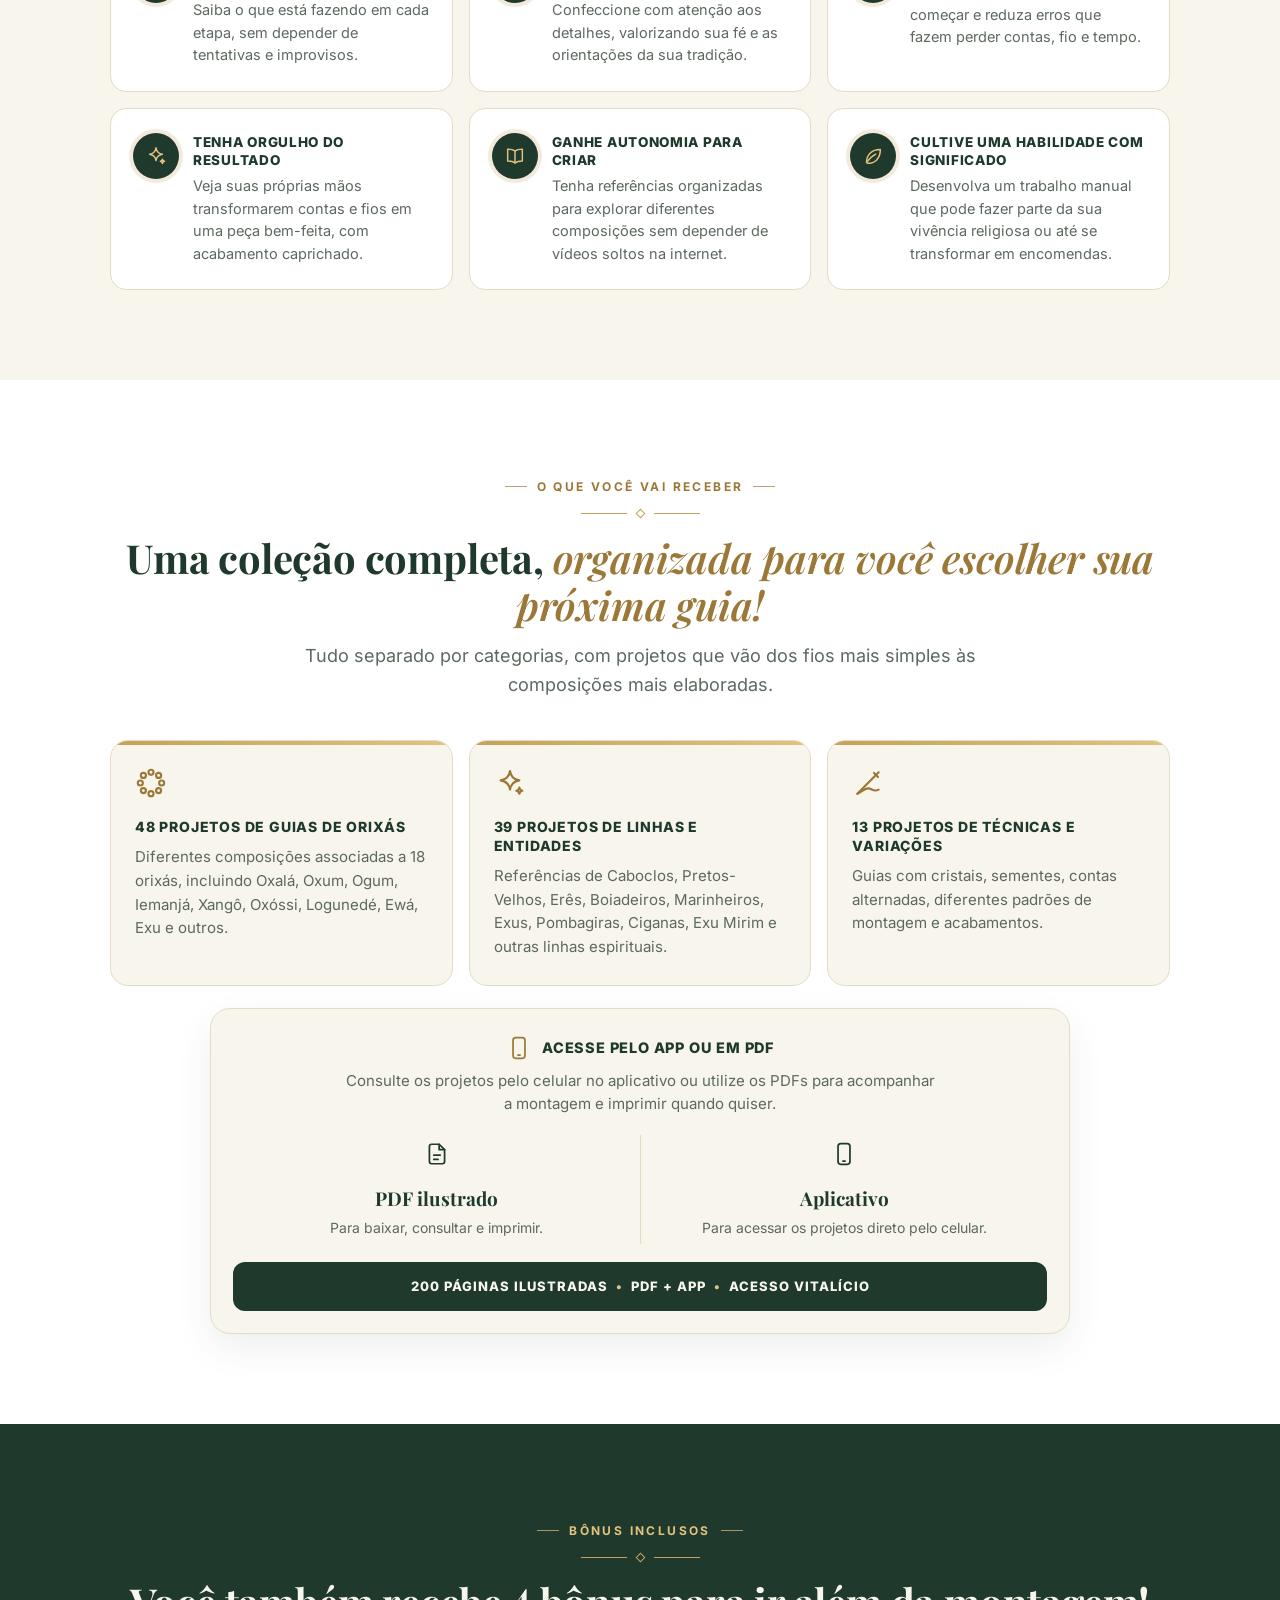
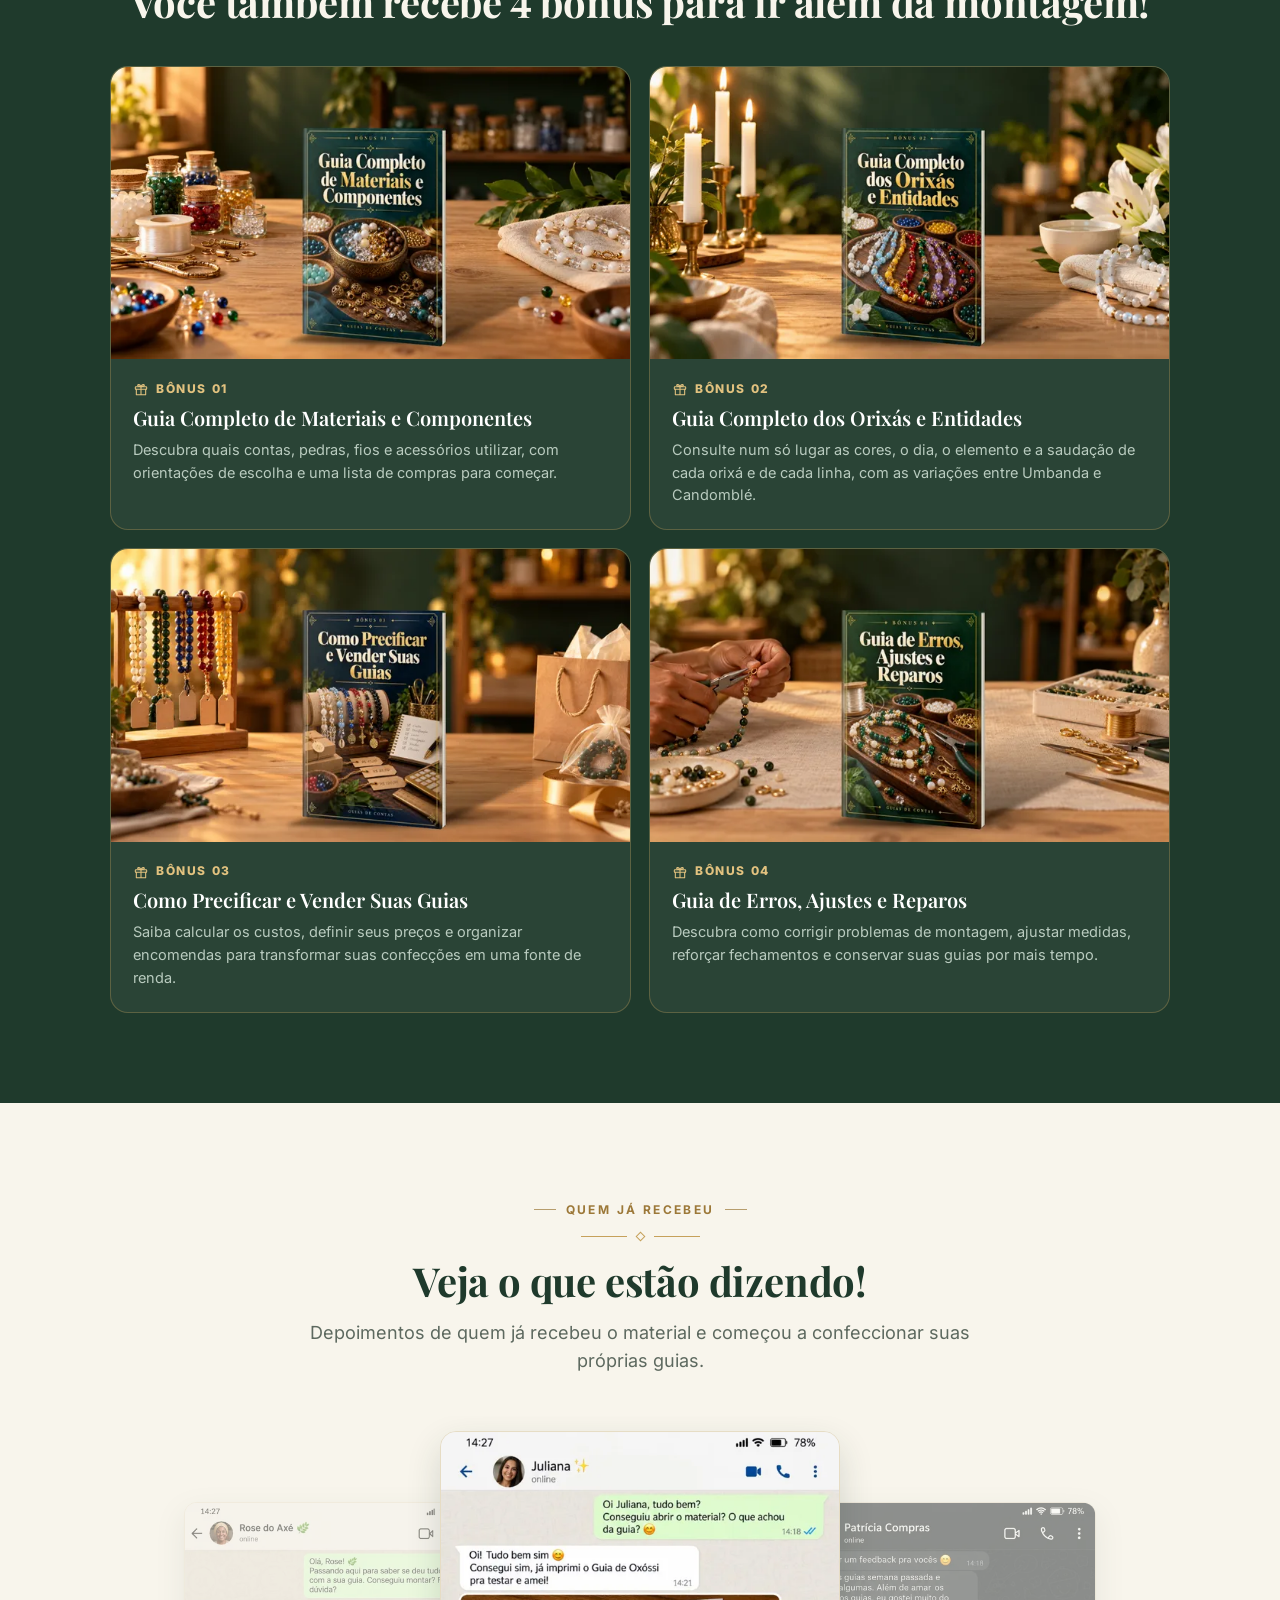
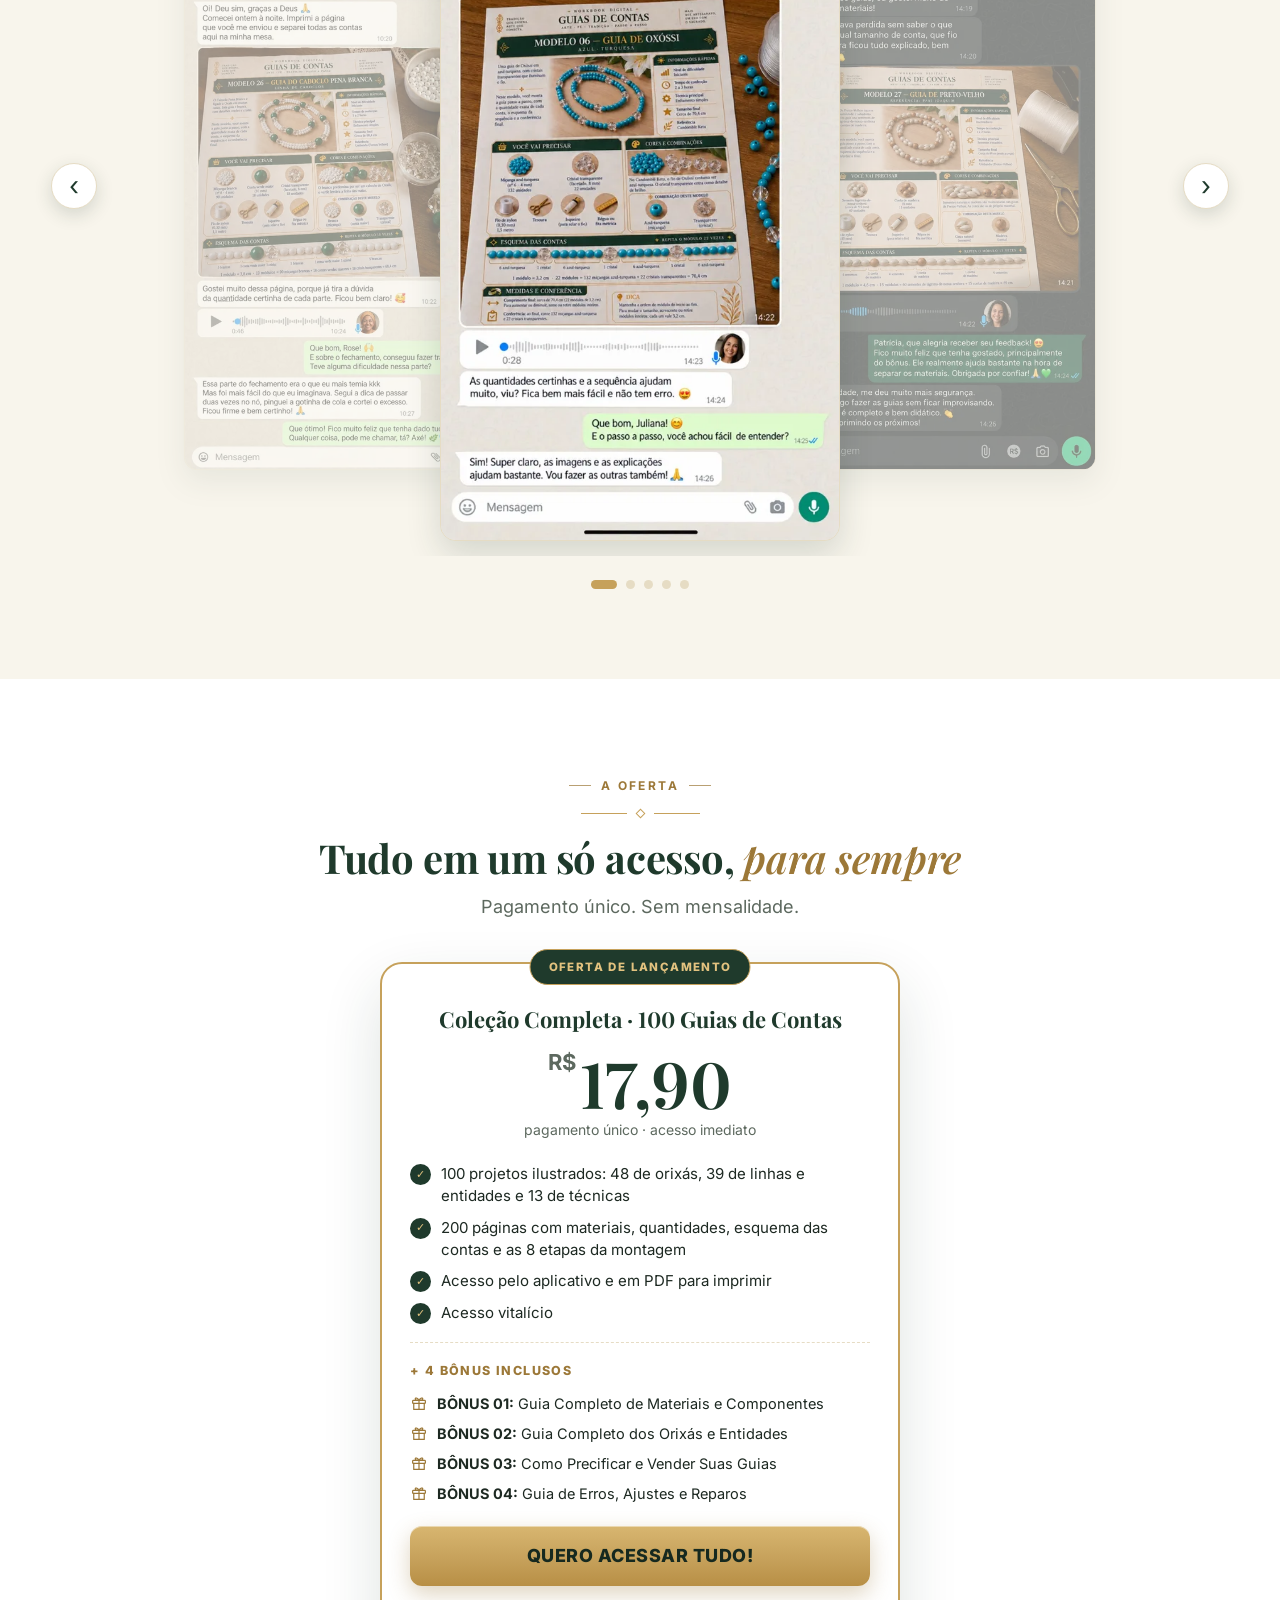
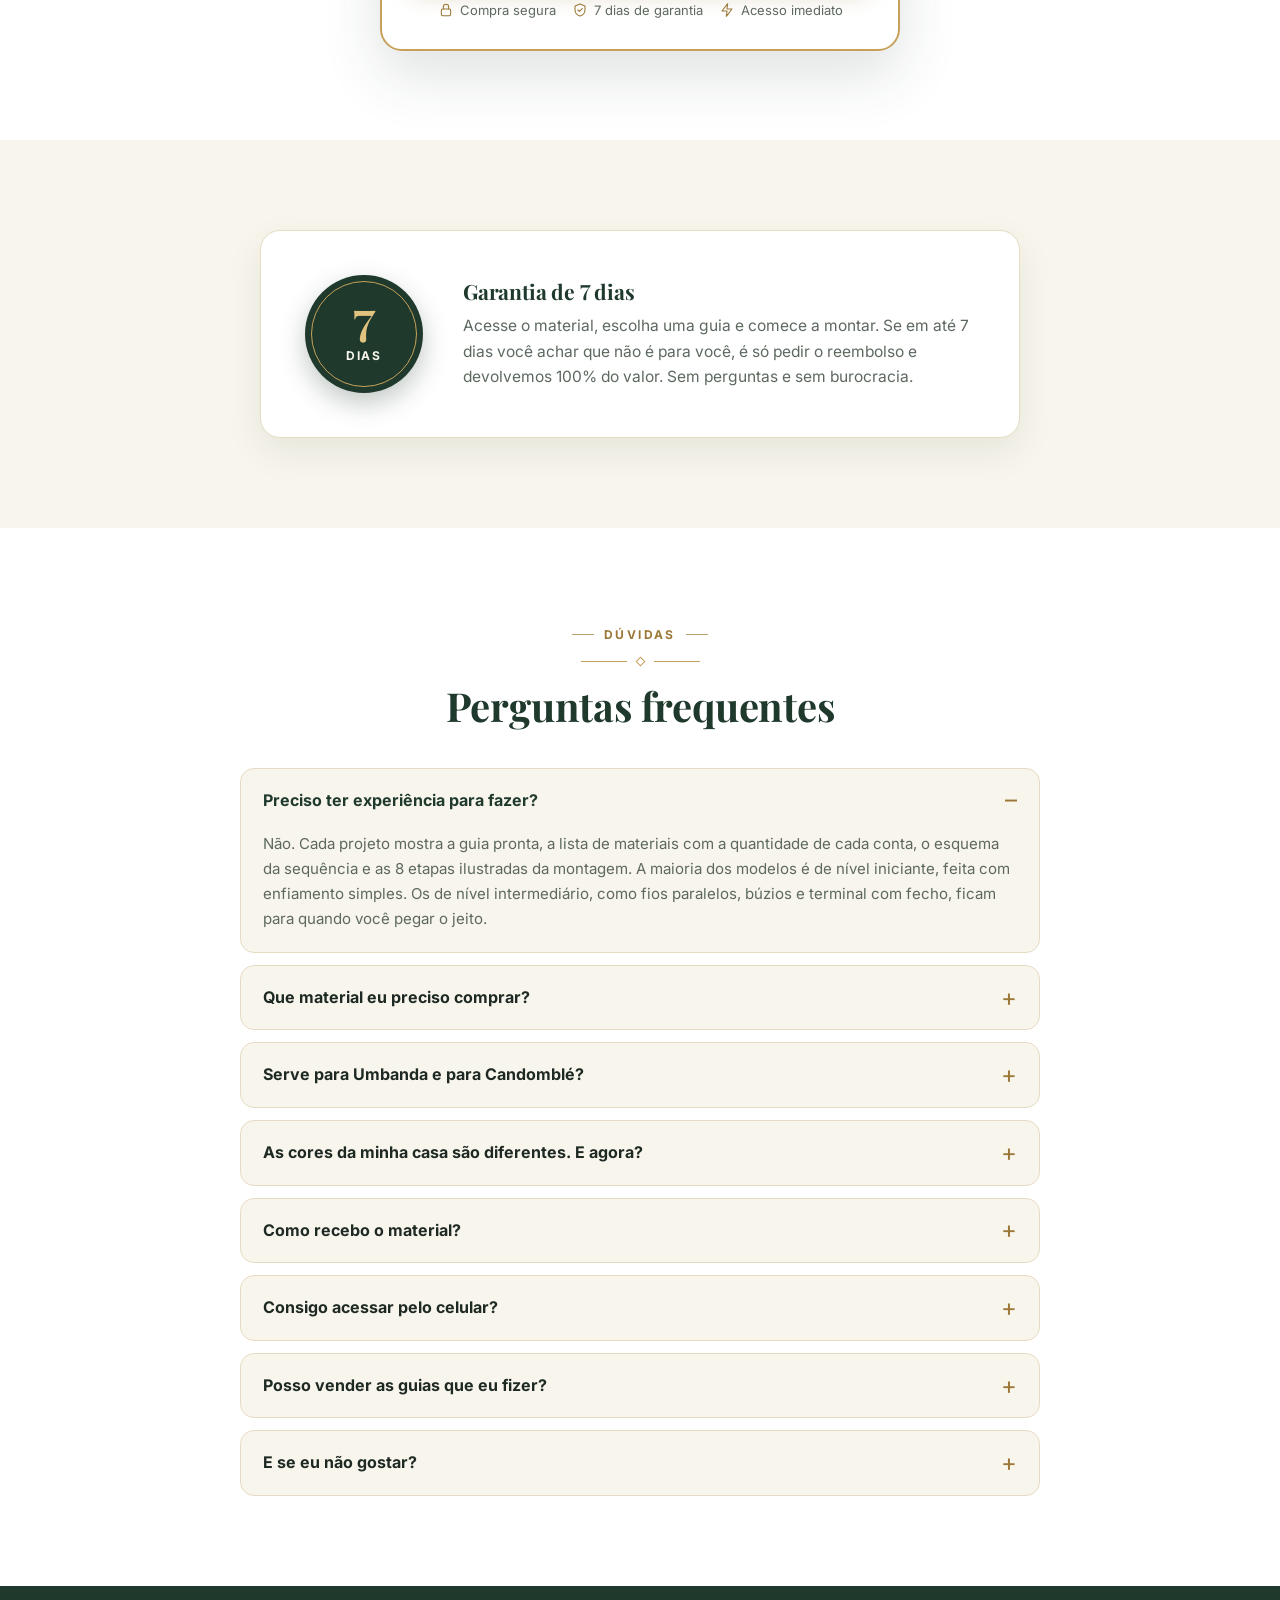
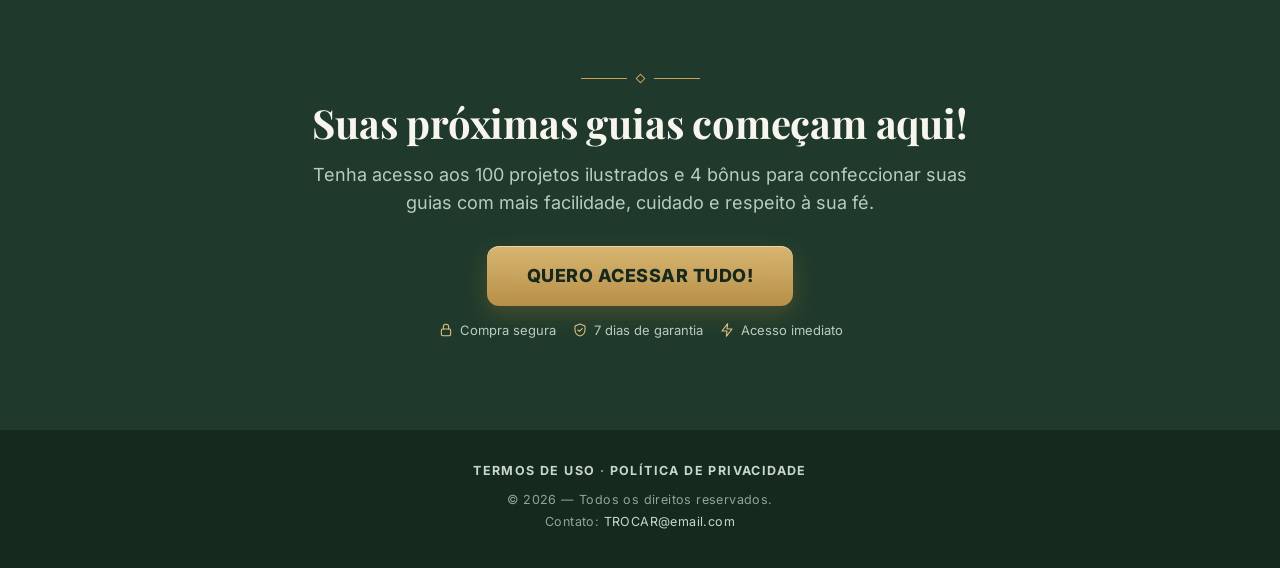
==== commit ce32d114: "Hero: pagina 1 do Modelo 01 a esquerda e a pagina 2 (passo a passo) a direita Co-Authored-By: Claude" ====
--- a/index.html
+++ b/index.html
@@ -22,8 +22,8 @@
 @font-face{font-family:"Playfair Reserva";font-weight:600 700;src:local("Georgia Bold"),local("Georgia-Bold");size-adjust:88.2%;ascent-override:122.6%;descent-override:28.4%;line-gap-override:0%}
 </style>
 <!-- a imagem do hero é o elemento de LCP: pré-carrega -->
-<link rel="preload" as="image" href="assets/hero-capa-460.webp"
-      imagesrcset="assets/hero-capa-460.webp 460w, assets/hero-capa-760.webp 760w, assets/hero-capa-1200.webp 1200w"
+<link rel="preload" as="image" href="assets/hero-mod01-460.webp"
+      imagesrcset="assets/hero-mod01-460.webp 460w, assets/hero-mod01-760.webp 760w, assets/hero-mod01-1200.webp 1200w"
       imagesizes="(max-width:880px) 92vw, 46vw" fetchpriority="high">
 
 <!-- ============================================================
@@ -419,7 +419,7 @@
     </div>
 
     <div class="hero-img">
-      <img src="assets/hero-capa-460.webp" srcset="assets/hero-capa-460.webp 460w, assets/hero-capa-760.webp 760w, assets/hero-capa-1200.webp 1200w"
+      <img src="assets/hero-mod01-460.webp" srcset="assets/hero-mod01-460.webp 460w, assets/hero-mod01-760.webp 760w, assets/hero-mod01-1200.webp 1200w"
            sizes="(max-width:880px) 92vw, 46vw" width="1200" height="1080" fetchpriority="high"
            alt="Páginas do material 100 Projetos de Guias de Contas num tablet, num celular e impressas: Guia de Oxalá, Guia de Oxum e Guia da Pombagira Maria Mulambo">
     </div>
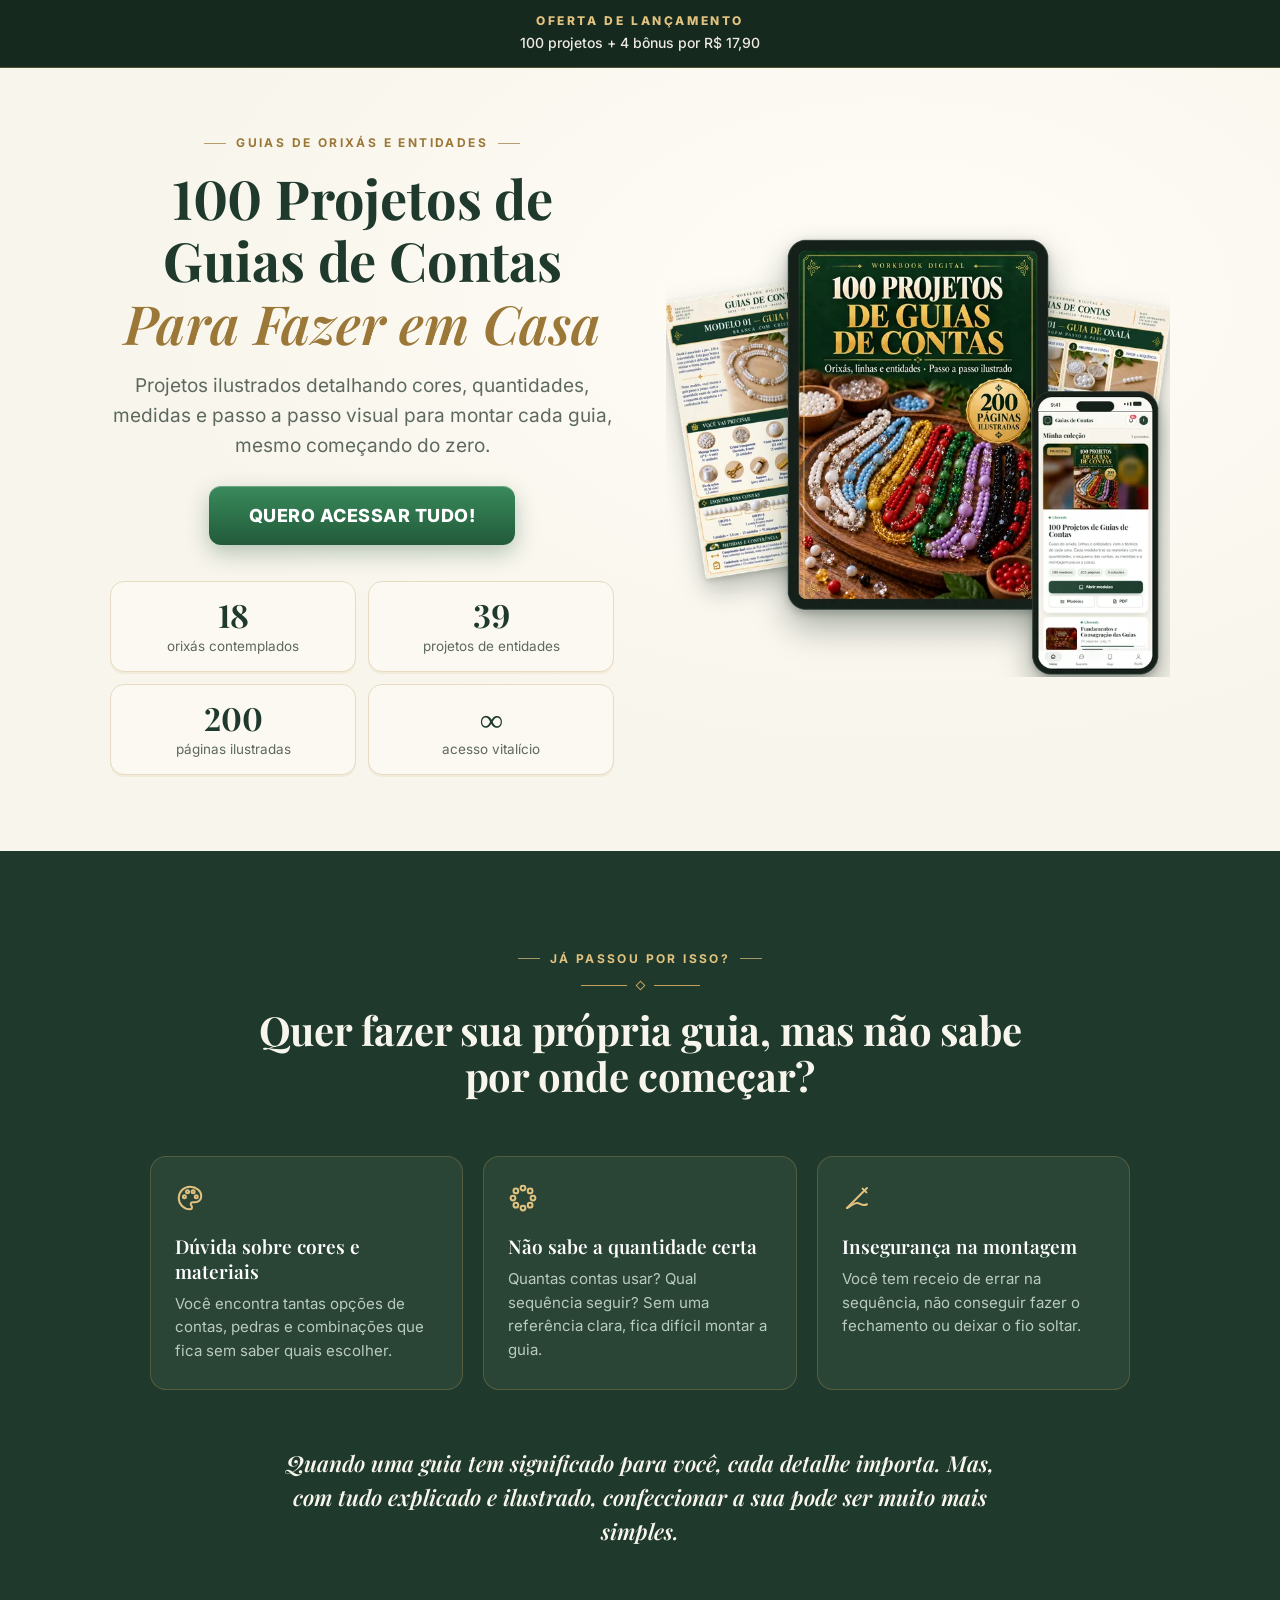
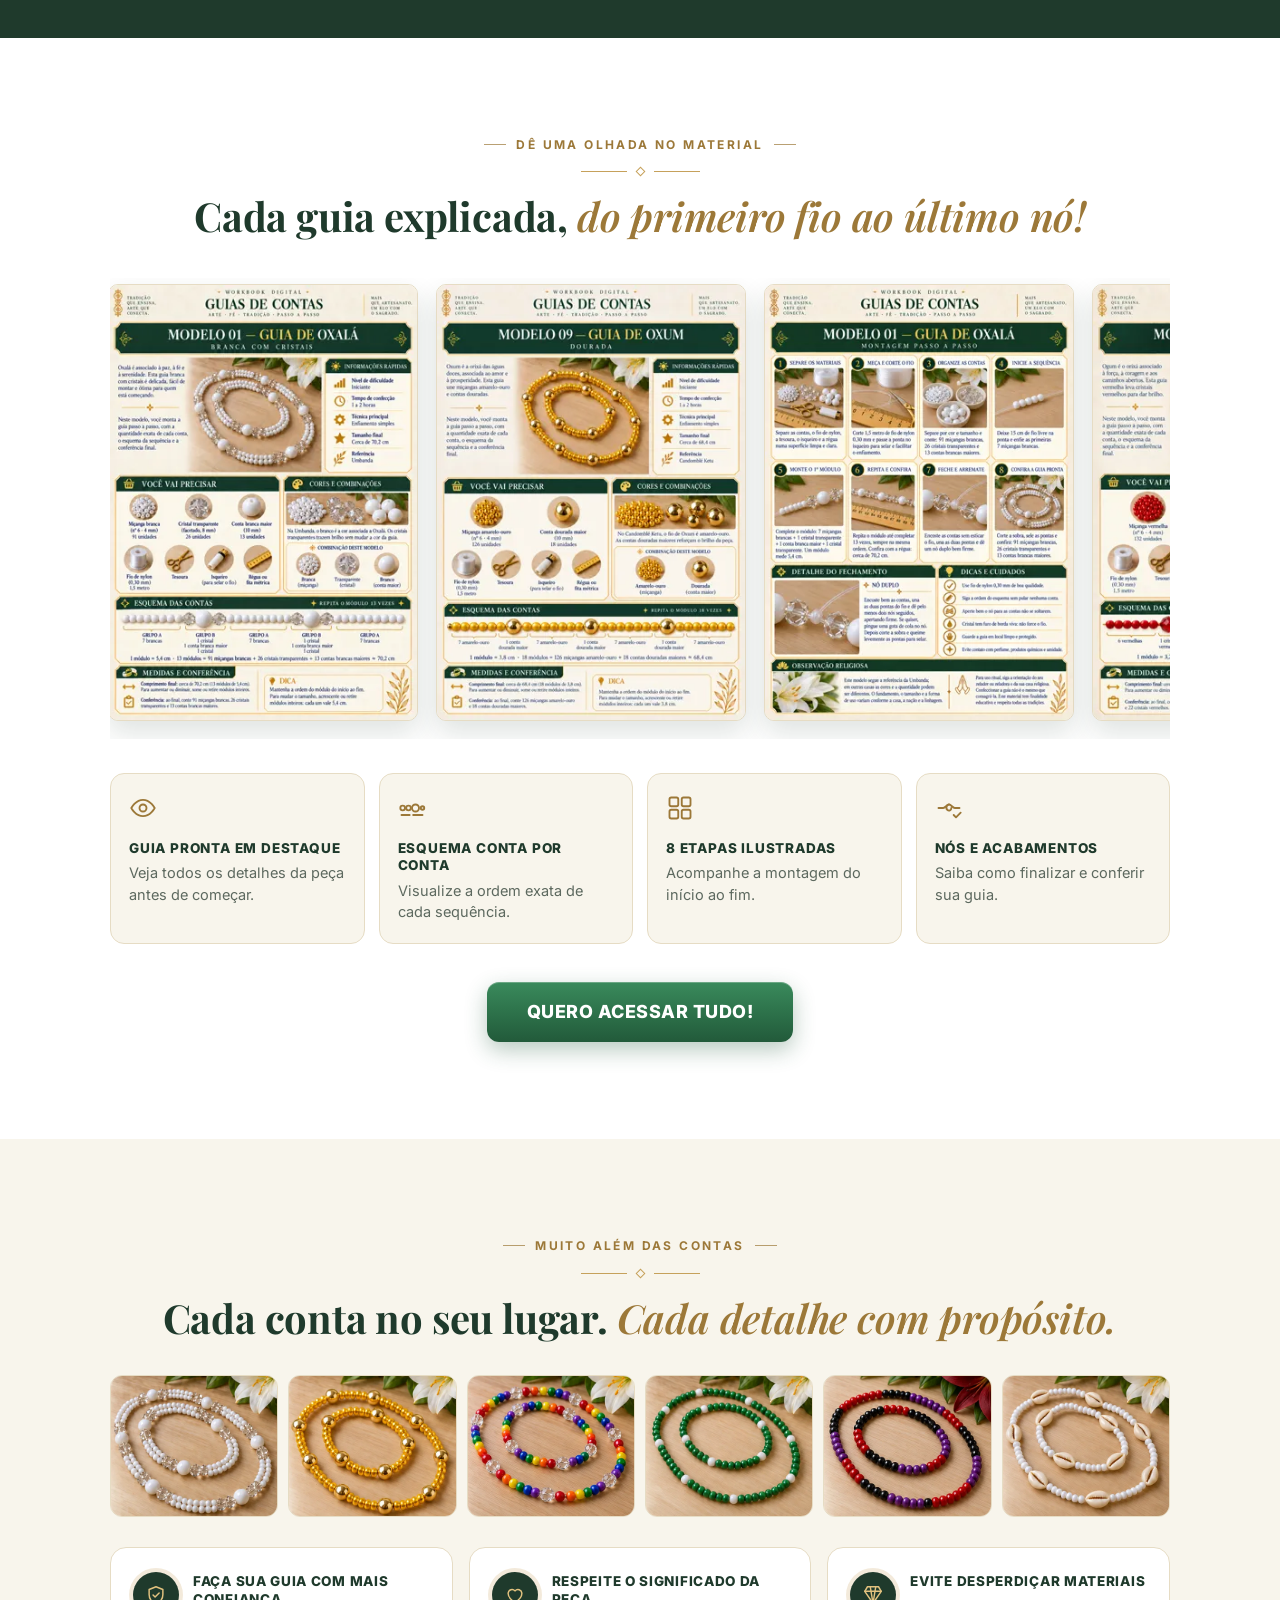
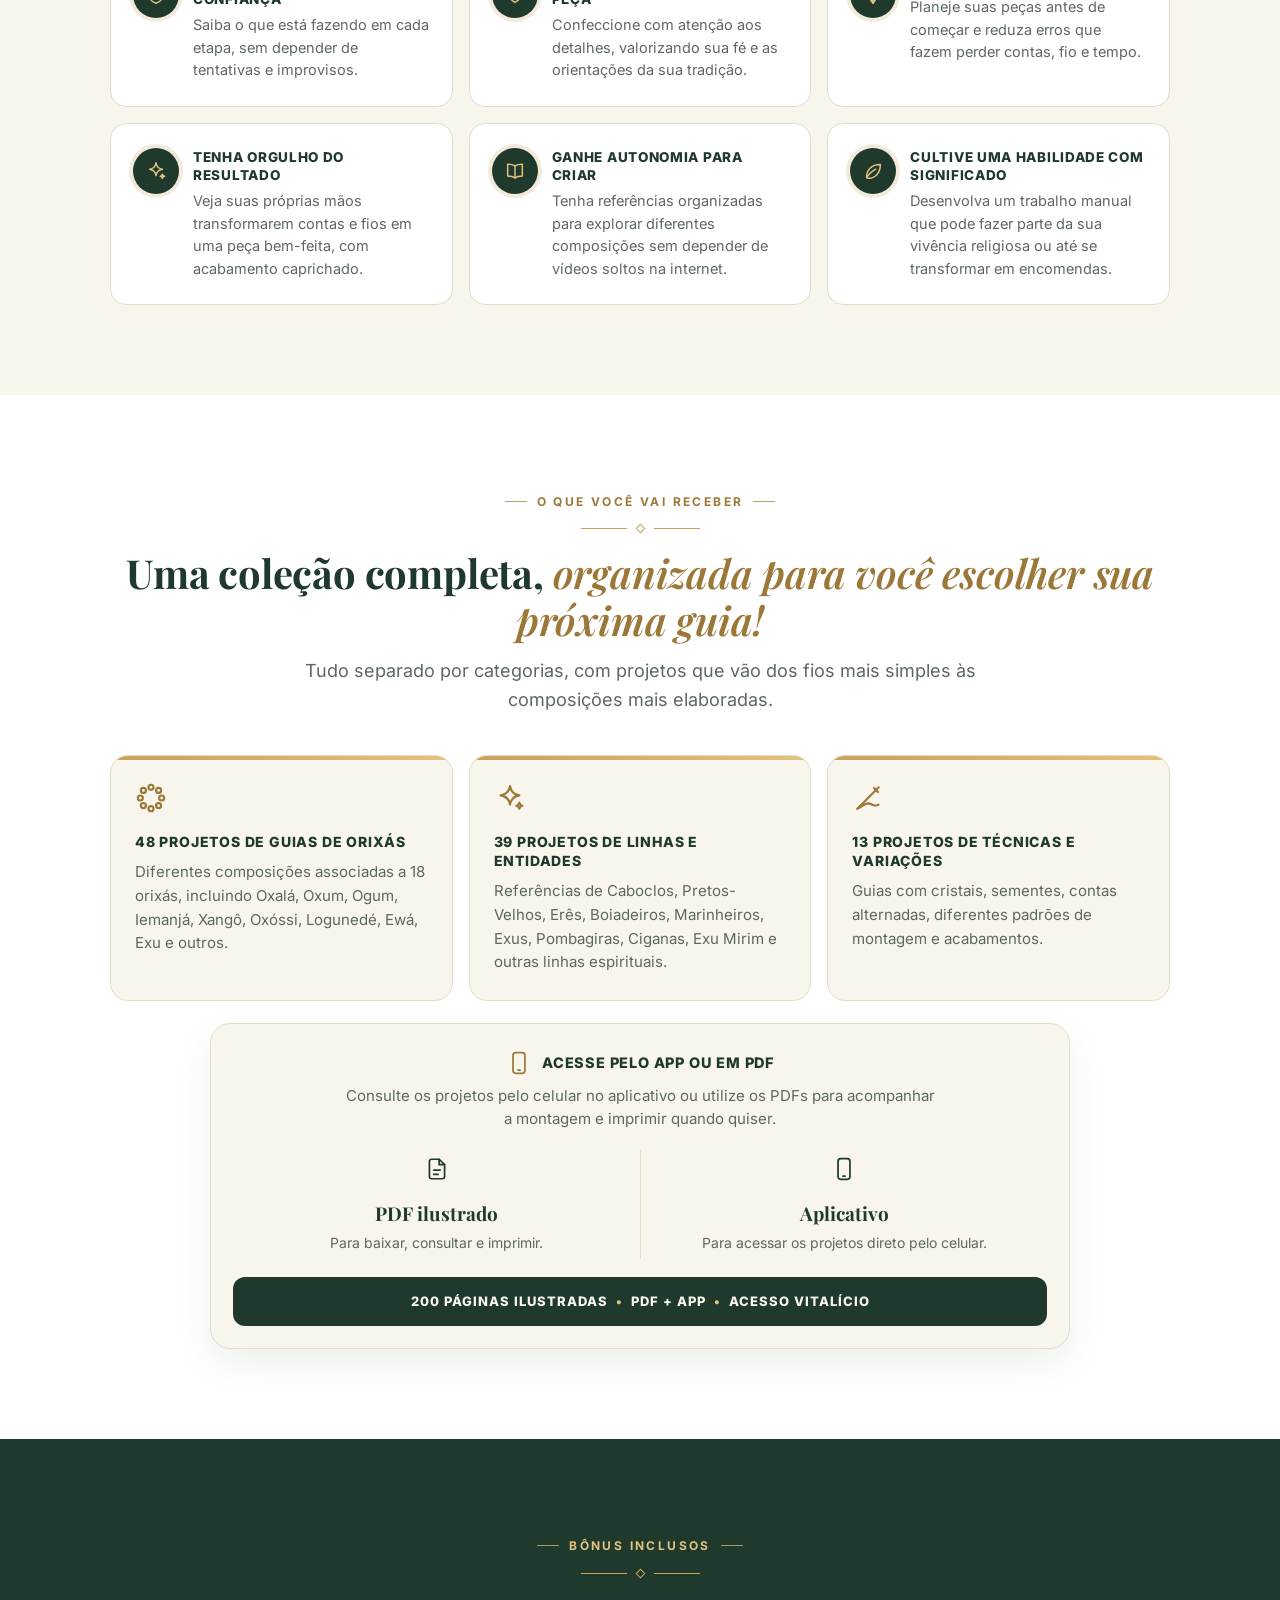
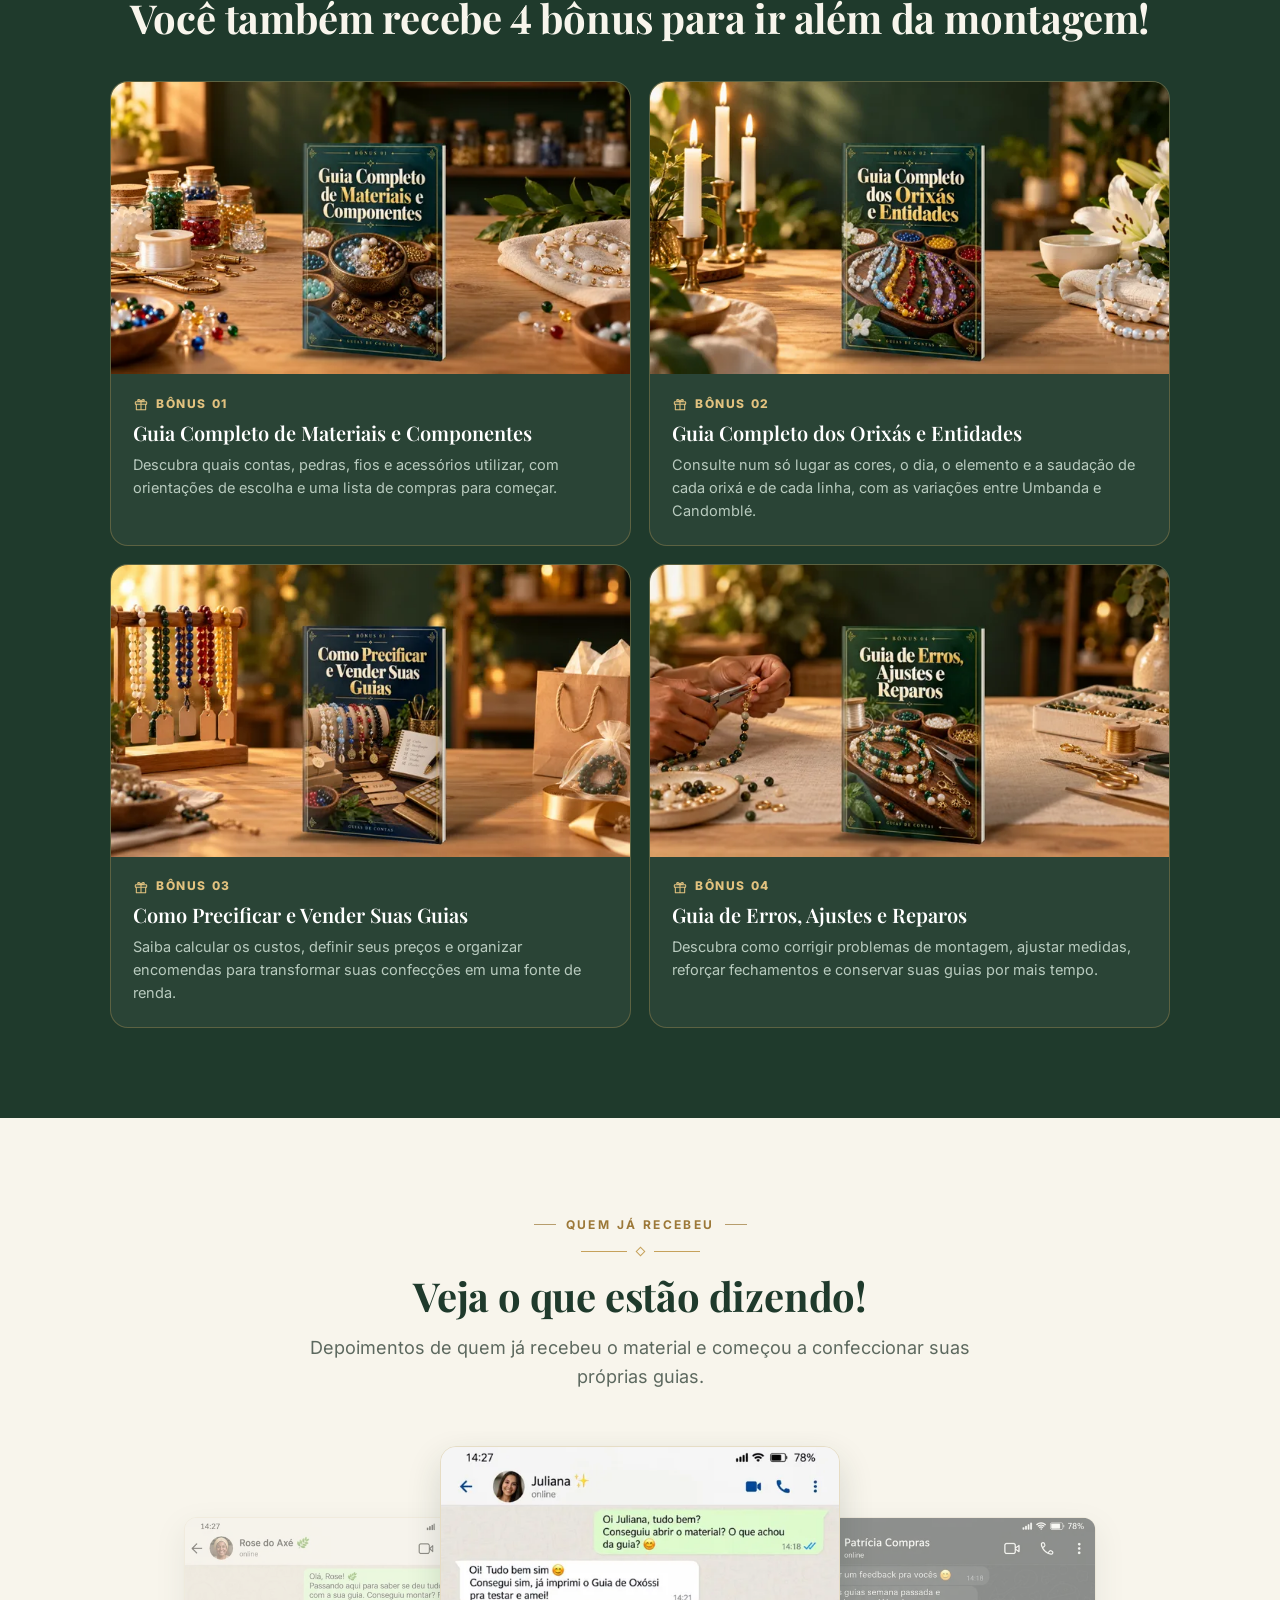
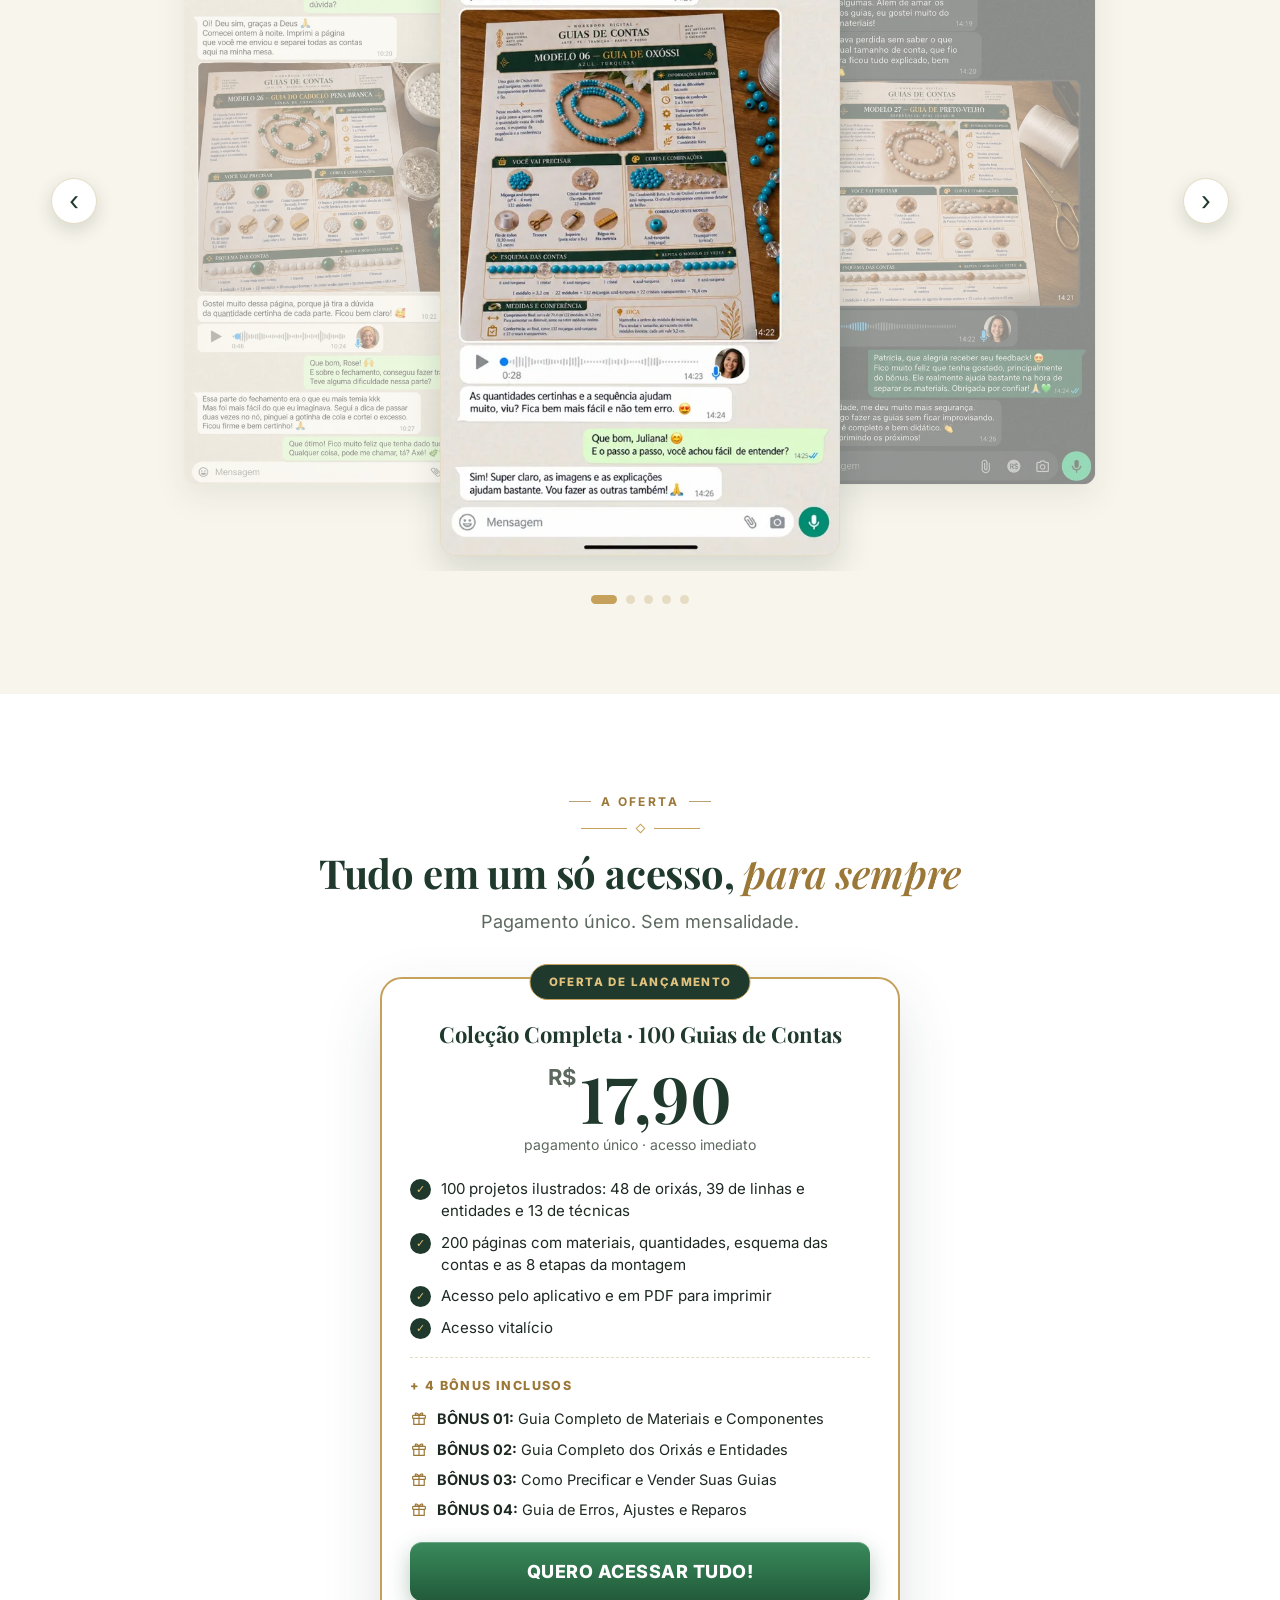
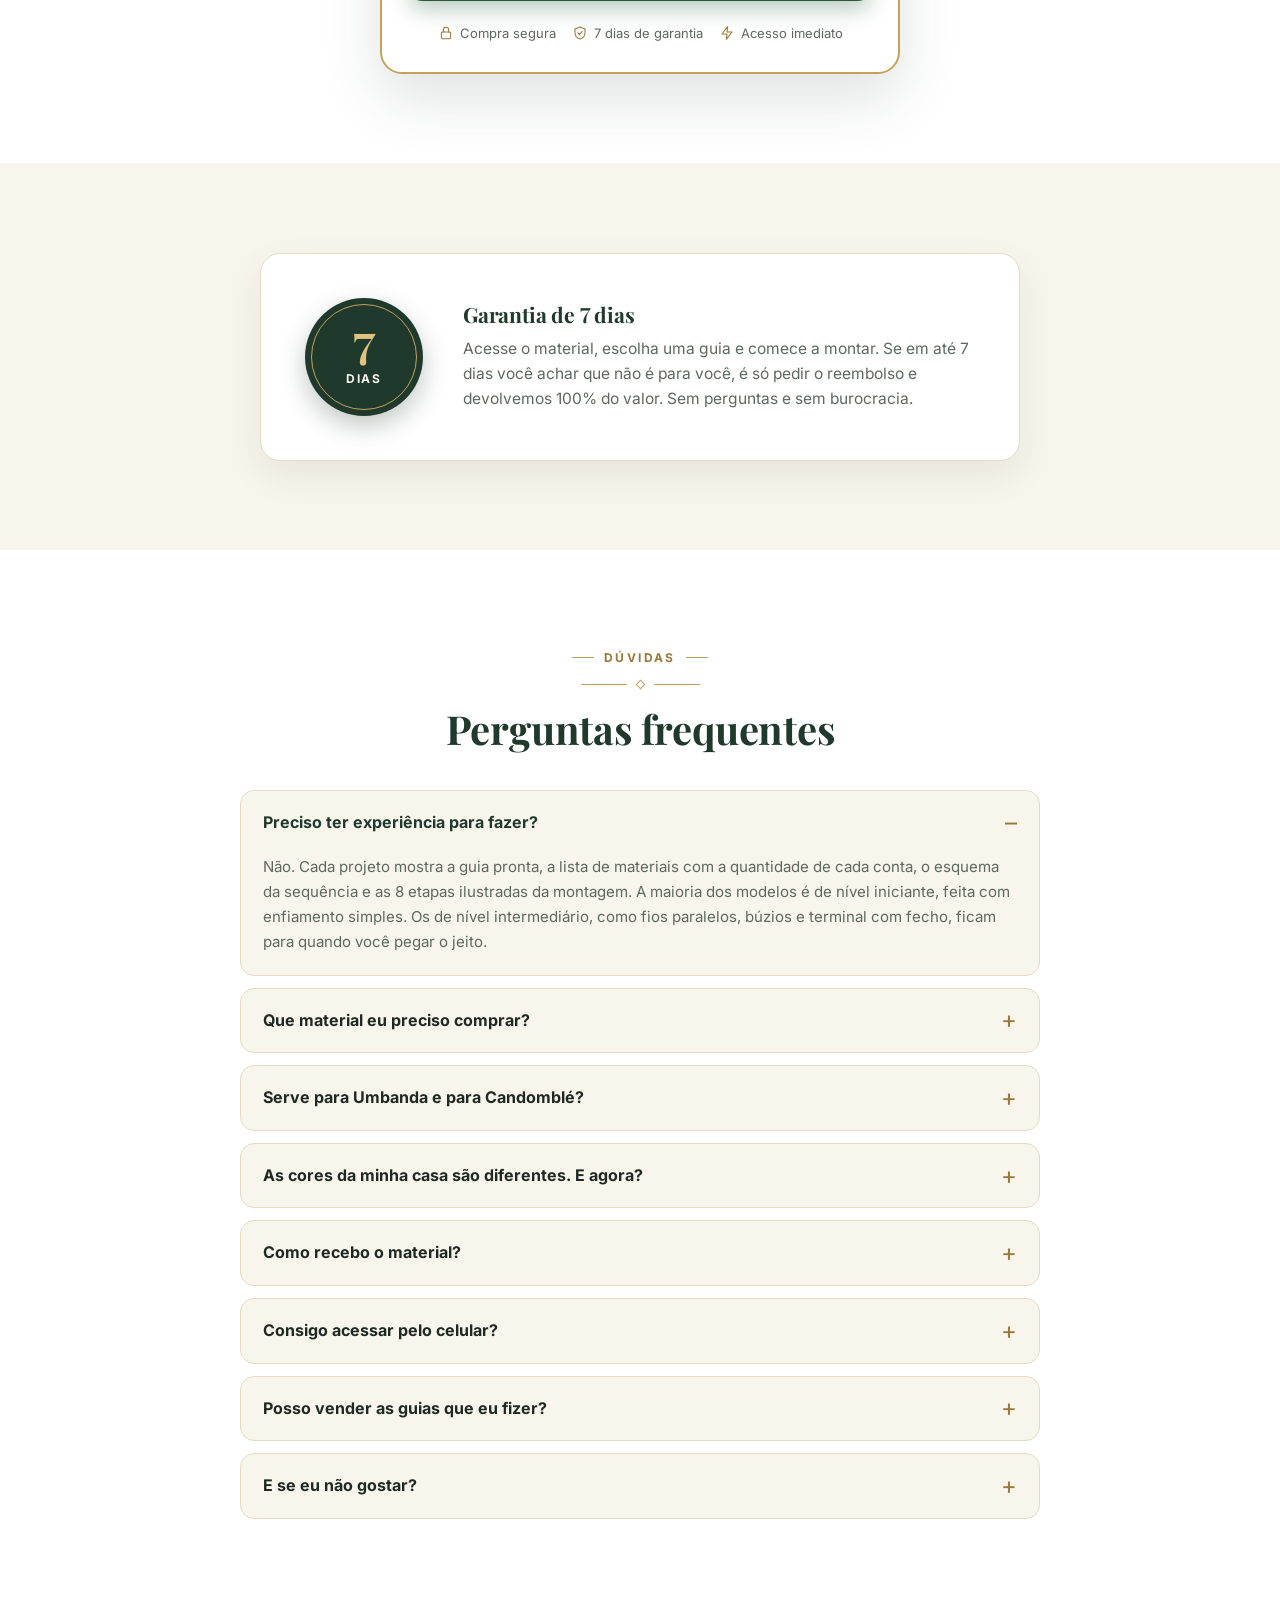
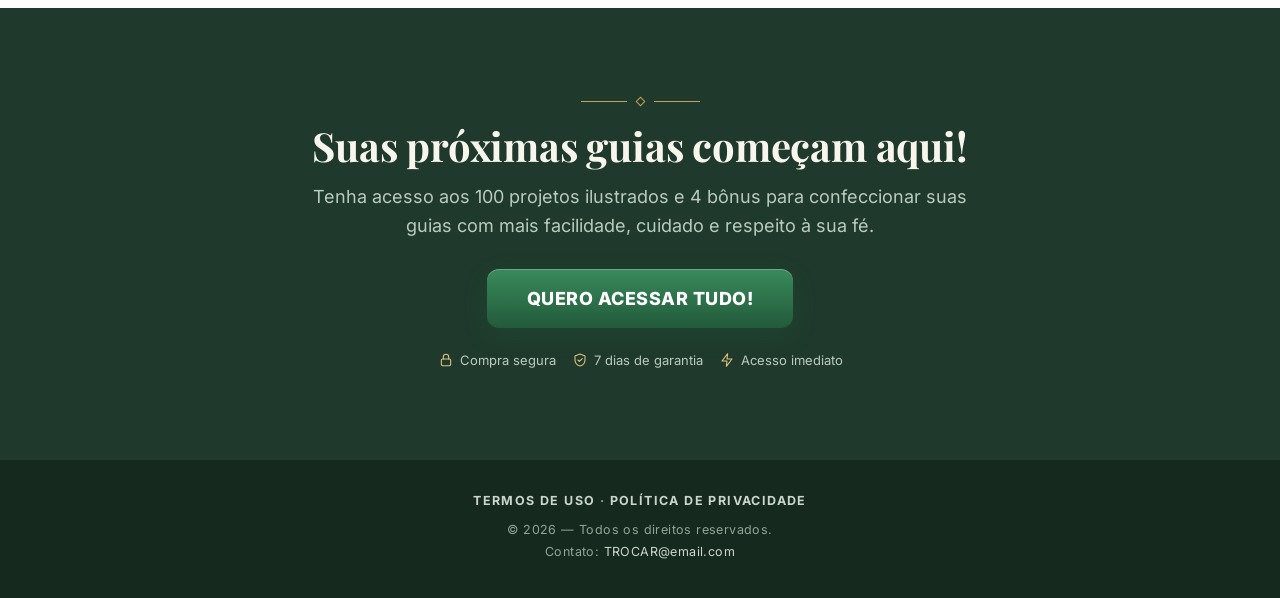
==== commit 636f6745: "Botao de compra verde com texto branco e reflexo discreto a cada 4 s (as duas paginas) Respeita pref" ====
--- a/index.html
+++ b/index.html
@@ -171,12 +171,19 @@
   @media(max-width:520px){.barra .l1{font-size:11px;letter-spacing:1.8px}.barra .l2{font-size:13px}}
 
   /* ---------- BOTÃO ---------- */
-  .btn{display:inline-block;background:linear-gradient(180deg,#D8B670 0%,var(--dourado) 55%,#B88F45 100%);color:var(--verde-esc);
+  .btn{display:inline-block;position:relative;overflow:hidden;isolation:isolate;
+    background:linear-gradient(180deg,#3A8A5C 0%,#2C7049 55%,#225A3A 100%);color:#fff;
     font-weight:800;font-size:clamp(15.5px,2vw,18px);letter-spacing:.5px;padding:19px 40px;border-radius:12px;
     text-decoration:none;text-align:center;border:none;cursor:pointer;font-family:inherit;line-height:1.2;
-    box-shadow:0 8px 22px rgba(156,120,56,.32),inset 0 1px 0 rgba(255,255,255,.45);
+    box-shadow:0 8px 22px rgba(34,90,58,.32),inset 0 1px 0 rgba(255,255,255,.25);
     transition:transform .16s,box-shadow .16s,filter .16s}
-  .btn:hover{transform:translateY(-2px);filter:brightness(1.04);box-shadow:0 12px 28px rgba(156,120,56,.4),inset 0 1px 0 rgba(255,255,255,.45)}
+  .btn:hover{transform:translateY(-2px);filter:brightness(1.06);box-shadow:0 12px 28px rgba(34,90,58,.4),inset 0 1px 0 rgba(255,255,255,.25)}
+  /* reflexo discreto: uma faixa clara atravessa o botão a cada 4 s */
+  .btn::after{content:"";position:absolute;top:0;left:-60%;width:40%;height:100%;z-index:-1;pointer-events:none;
+    background:linear-gradient(105deg,transparent 0%,rgba(255,255,255,.22) 50%,transparent 100%);
+    animation:reflexo 4s ease-in-out infinite}
+  @keyframes reflexo{0%,70%{left:-60%}100%{left:130%}}
+  @media(prefers-reduced-motion:reduce){.btn::after{animation:none;display:none}}
   .btn.full{width:100%}
   @media(max-width:520px){.btn{width:100%;padding:18px 20px}}
   .selos{display:flex;gap:8px 16px;justify-content:center;flex-wrap:wrap;margin-top:14px;font-size:13px;color:var(--cinza)}
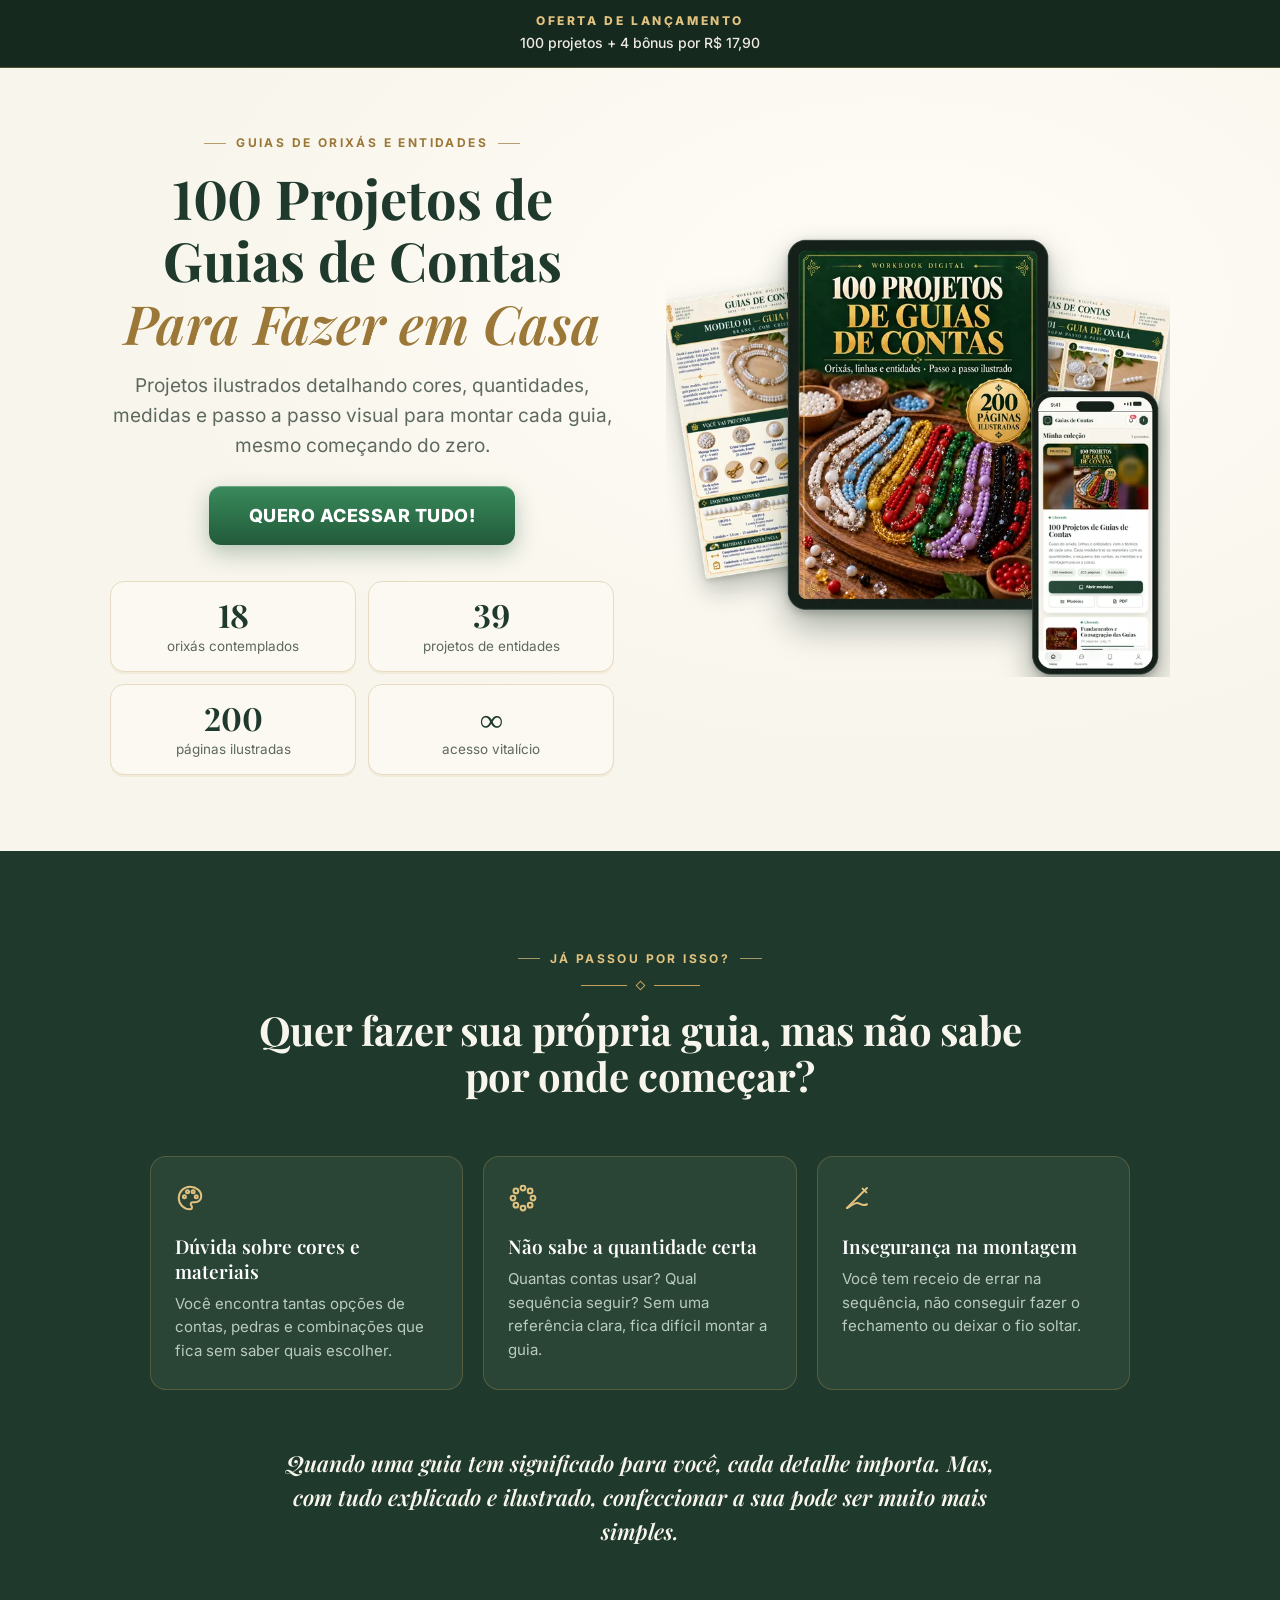
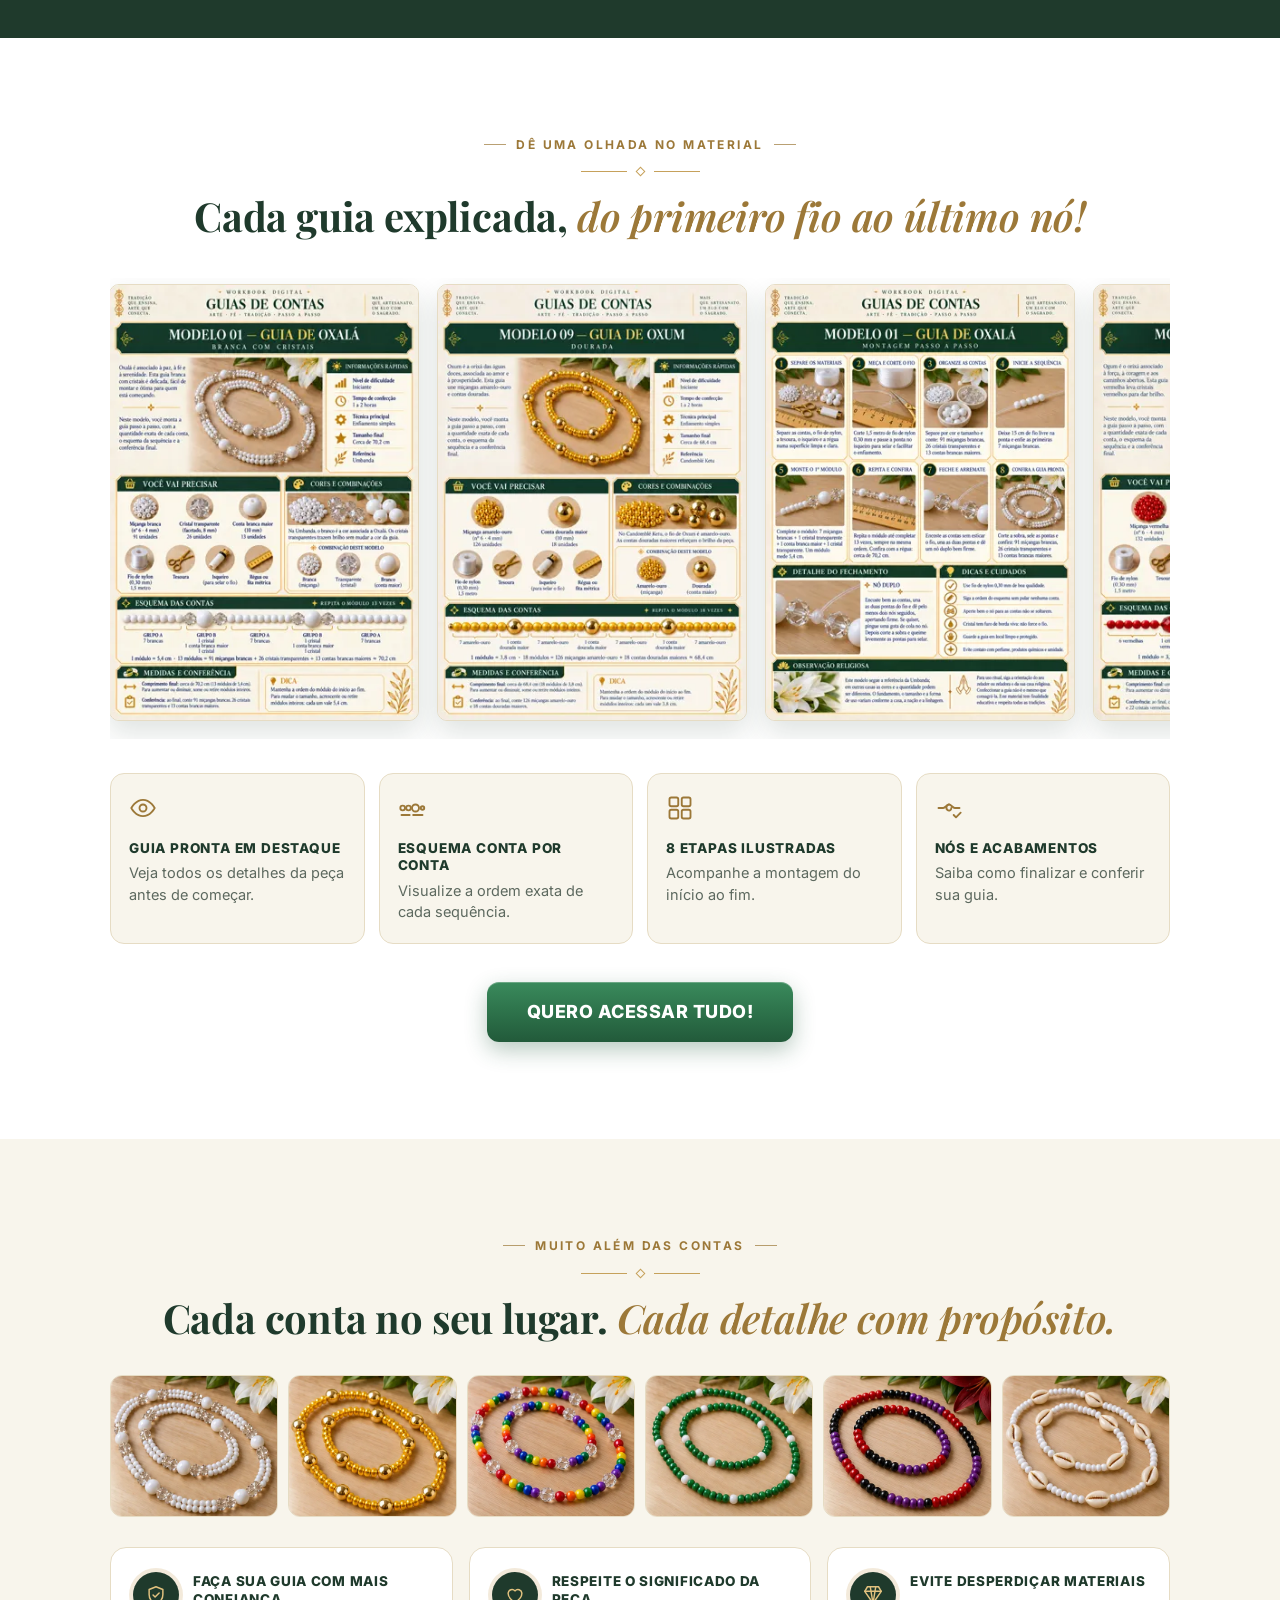
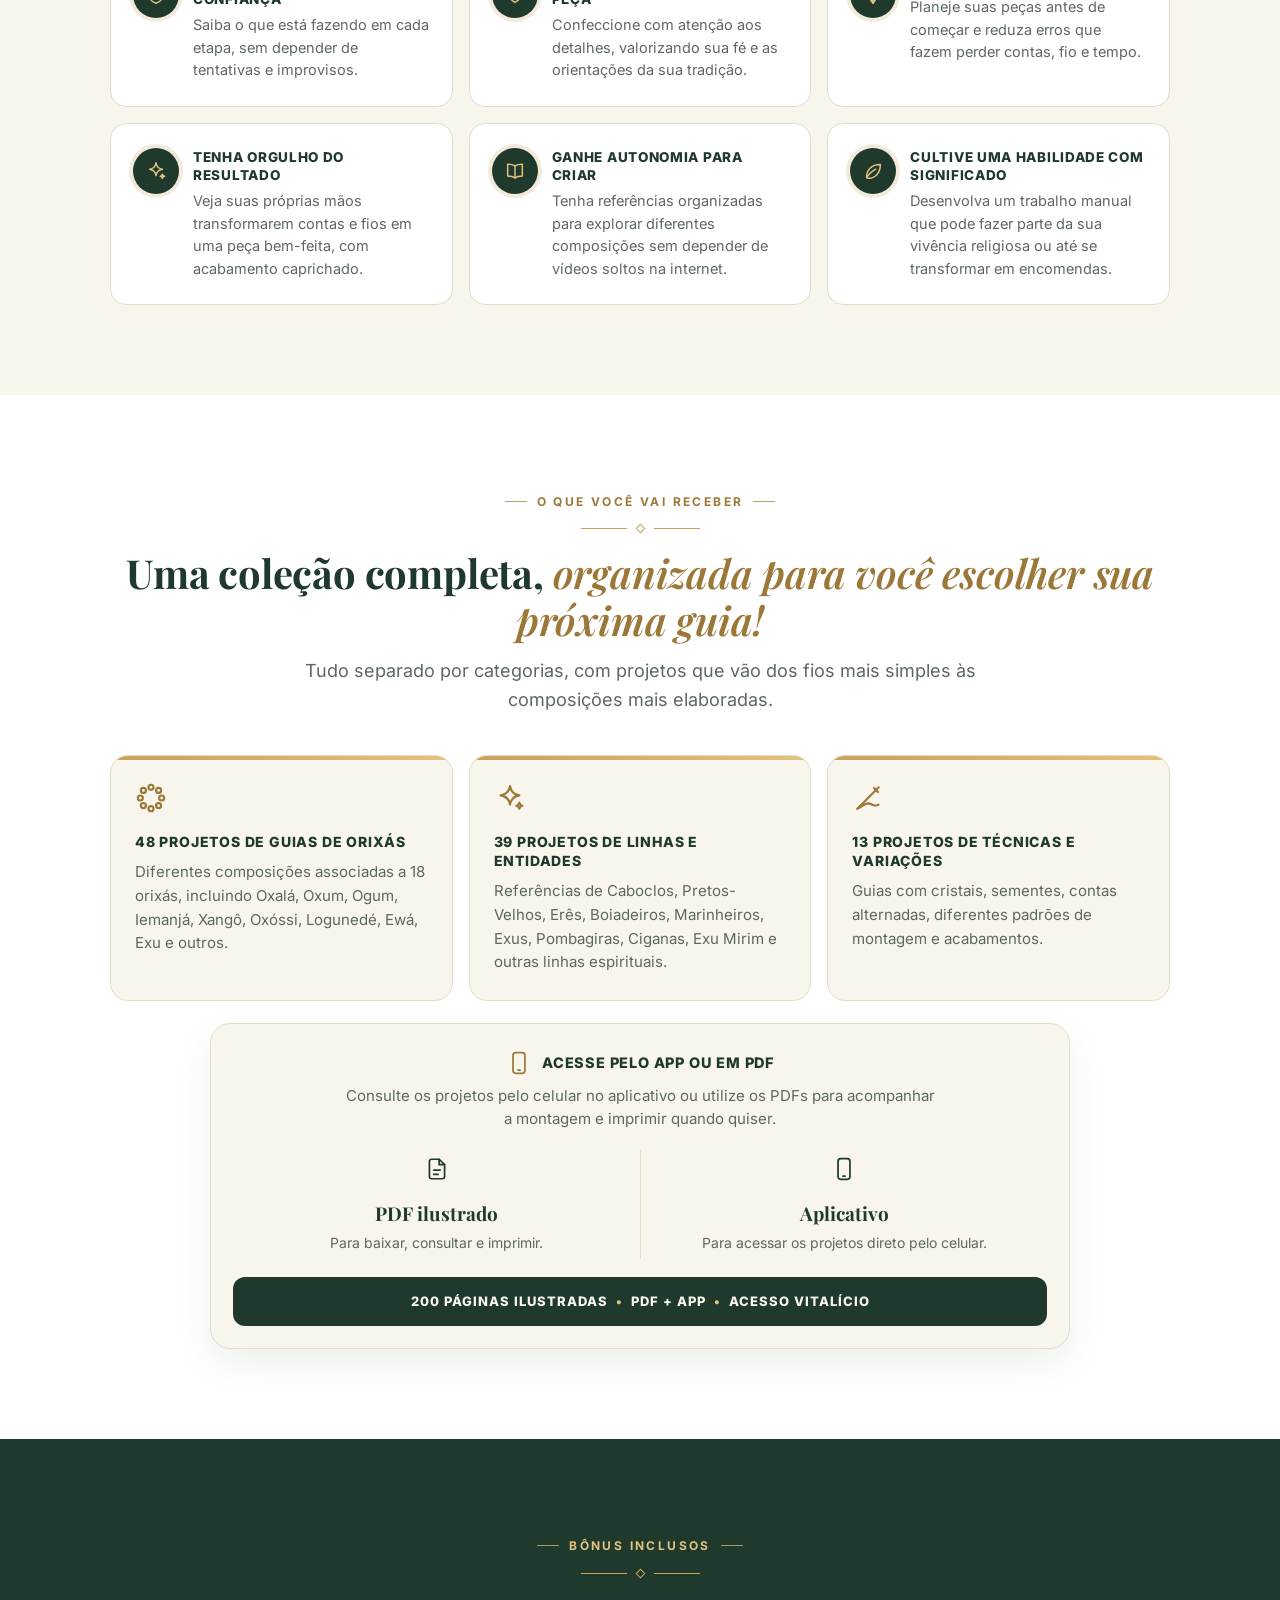
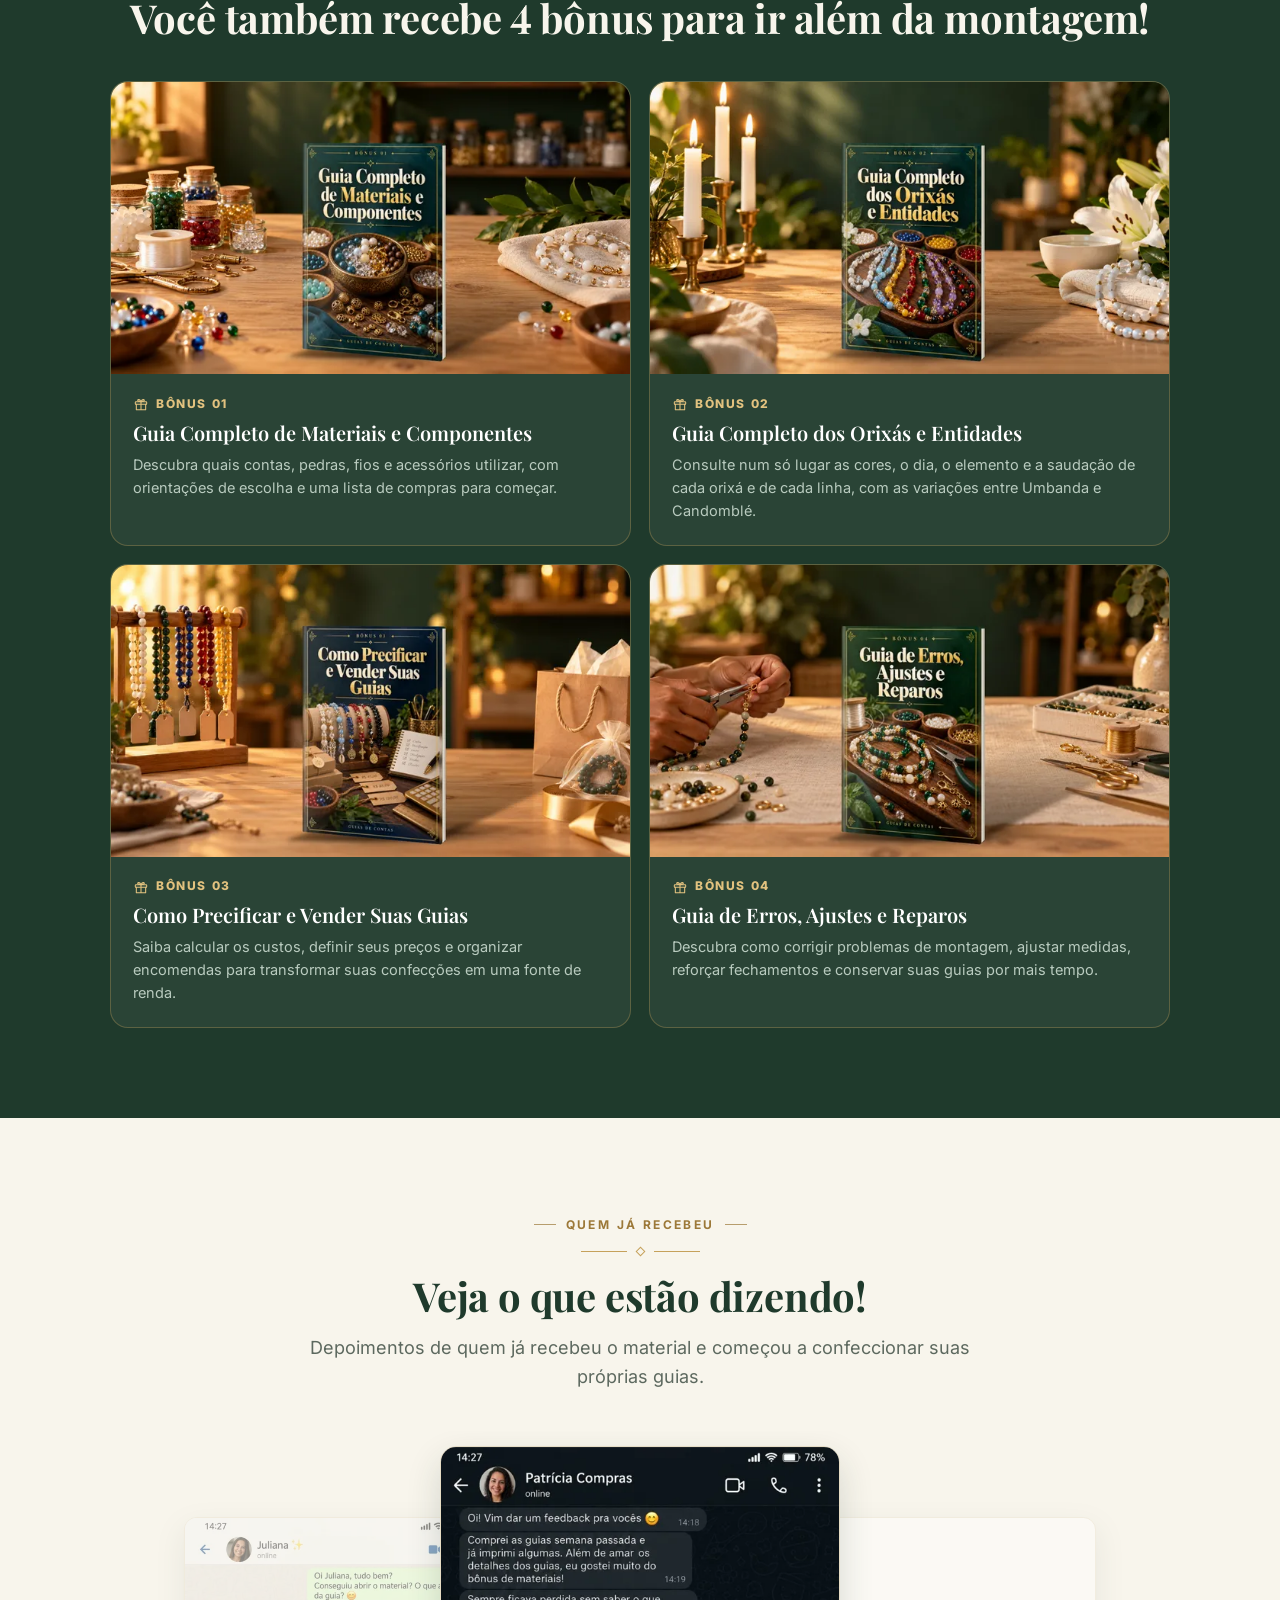
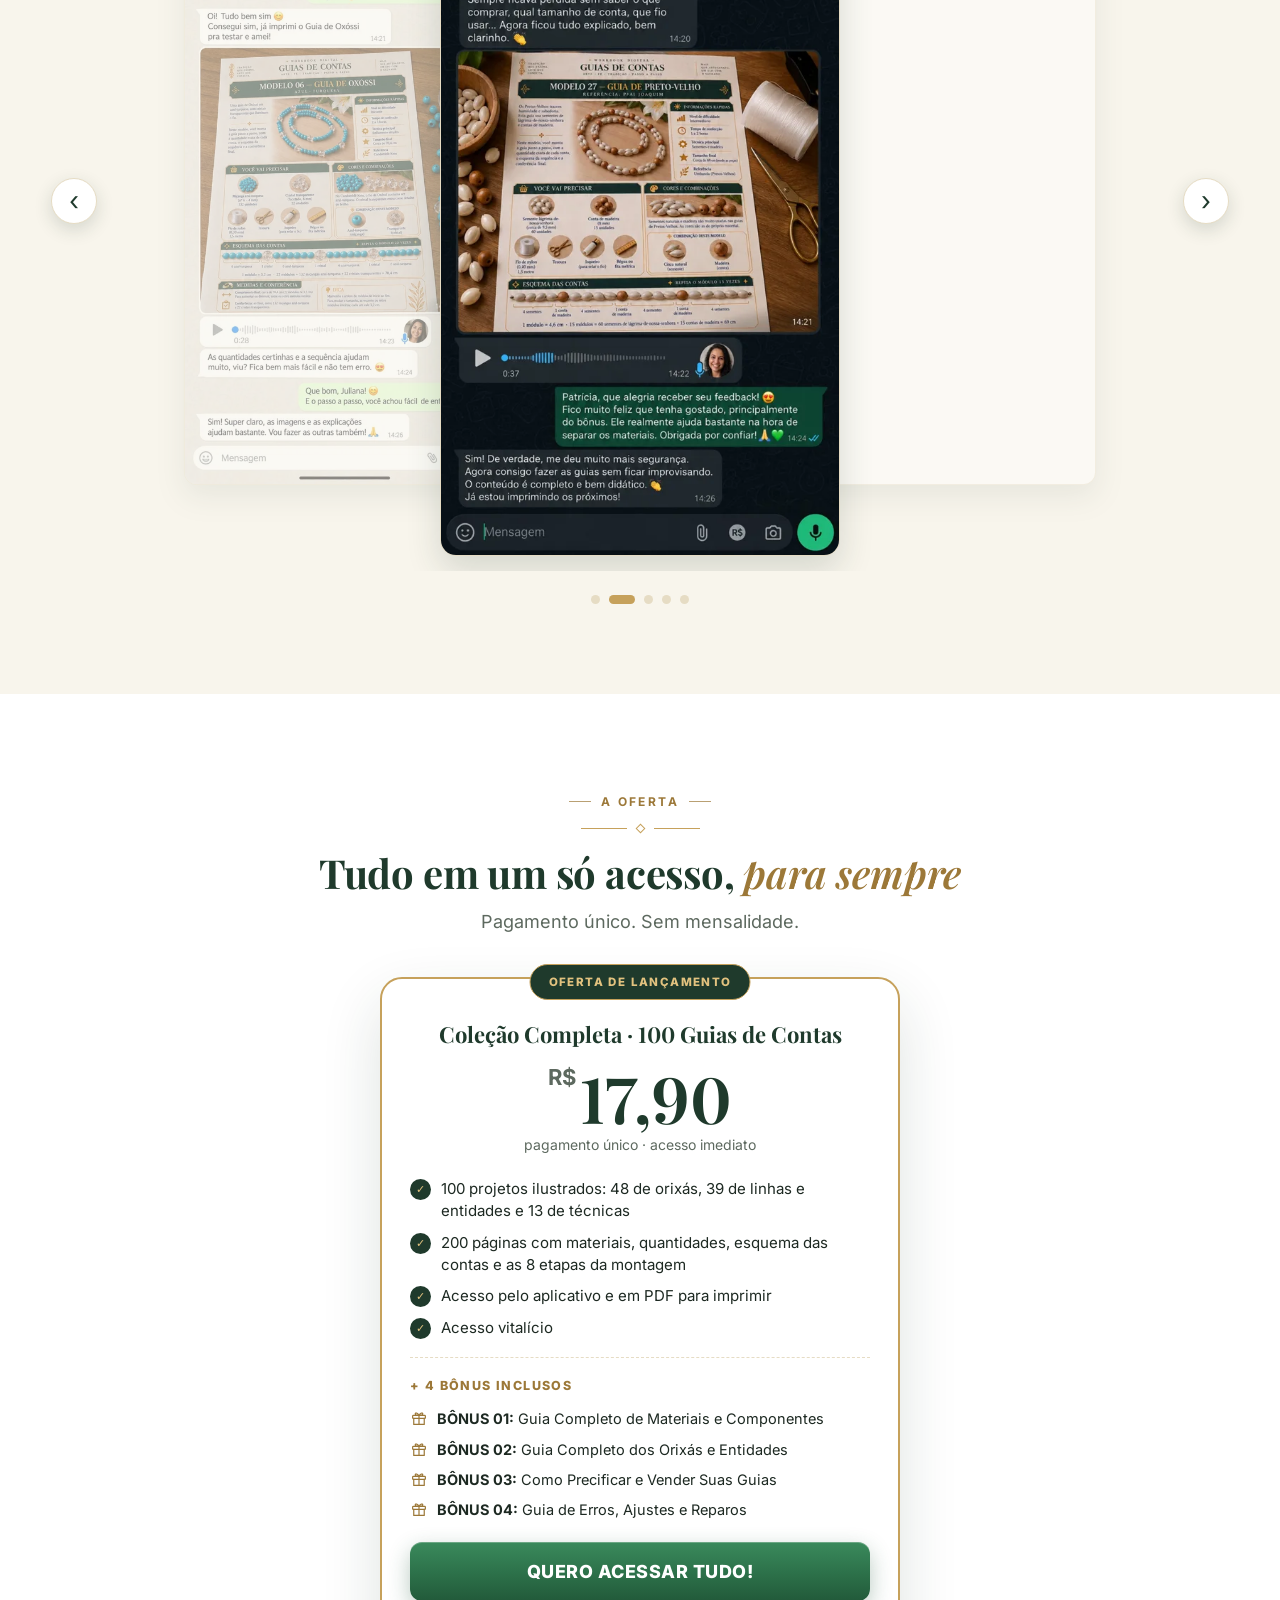
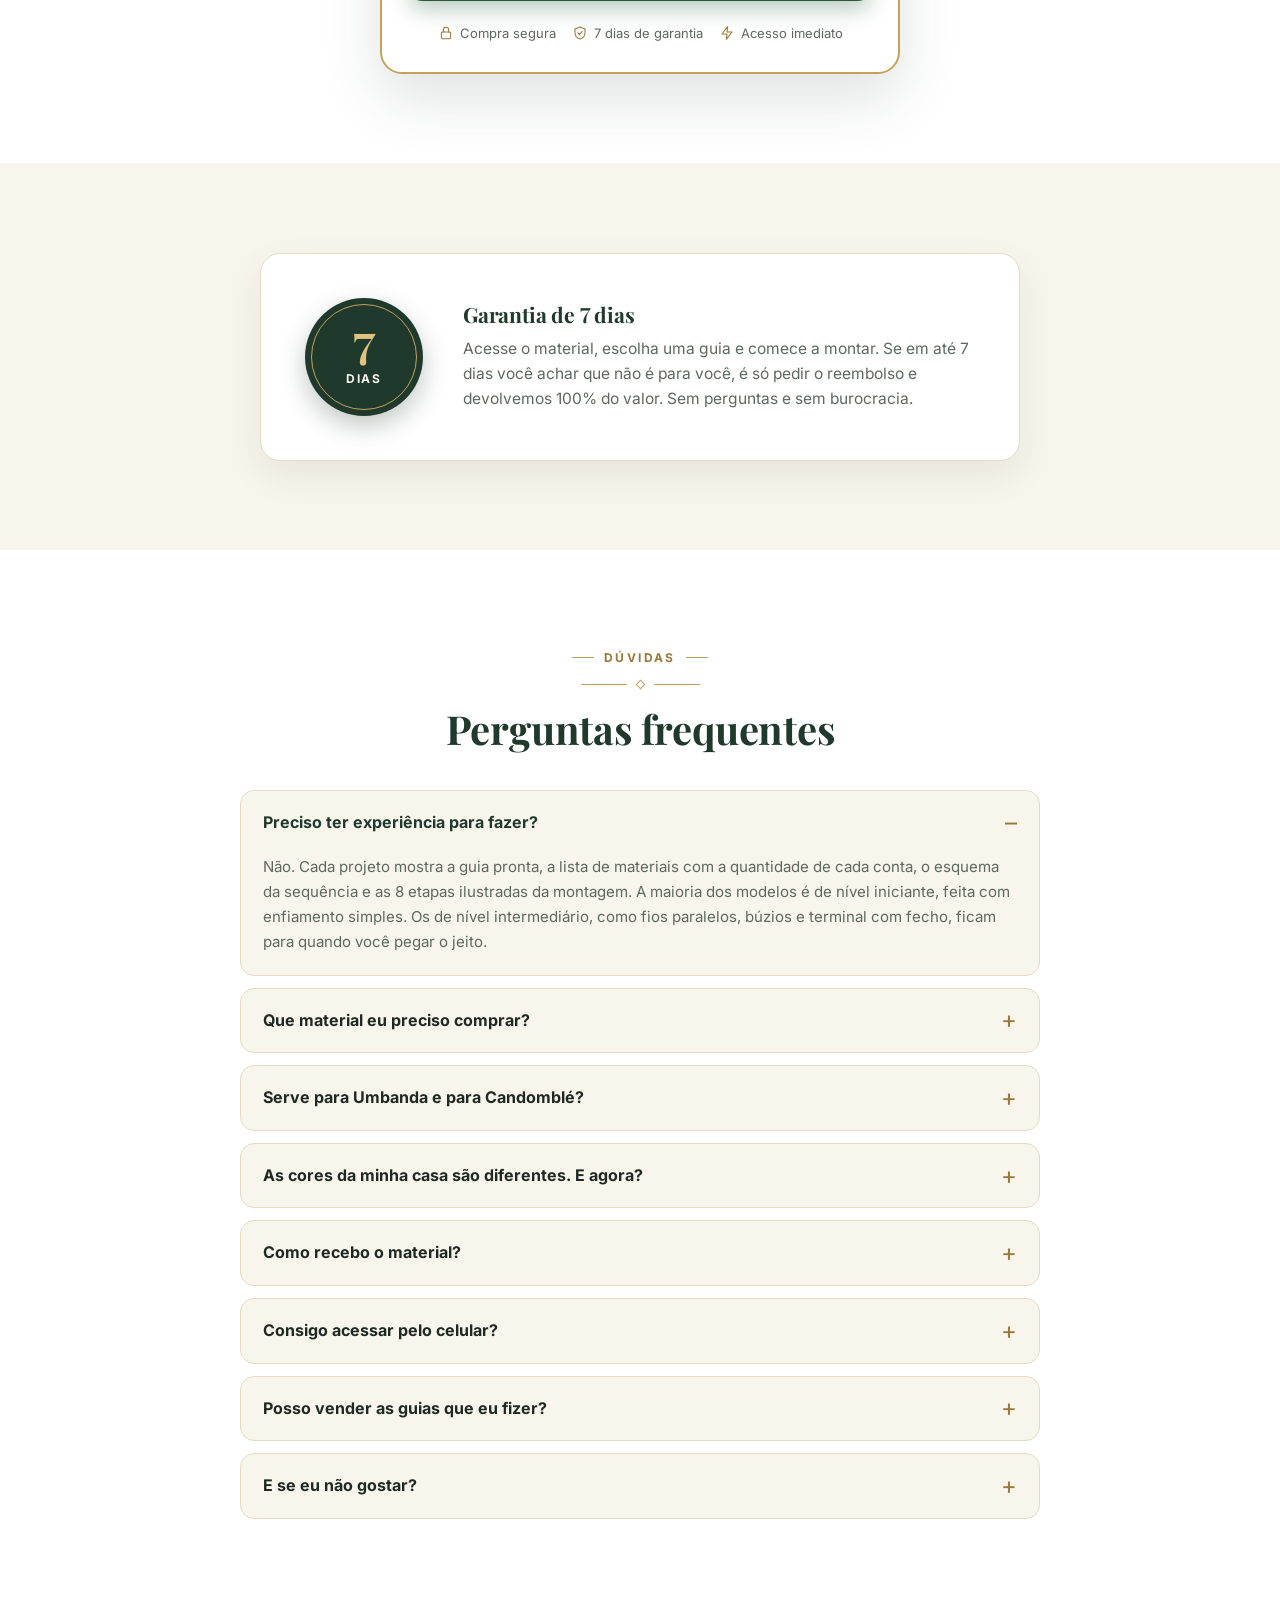
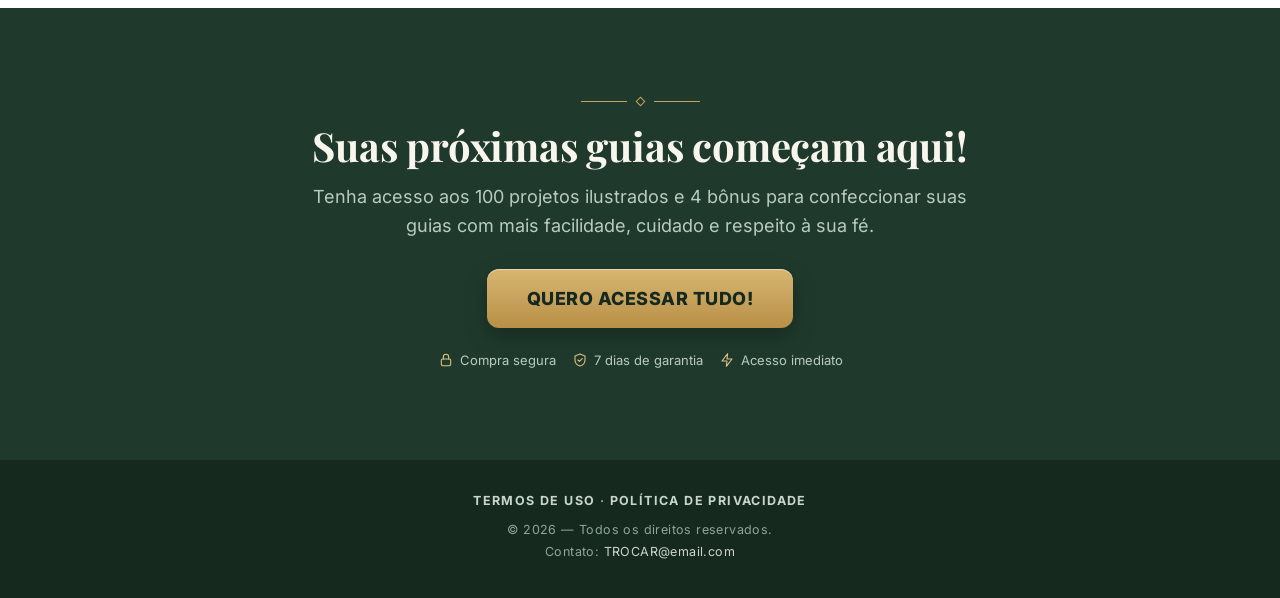
==== commit 09bf6caa: "Rodape: botao dourado (so ele) para destacar no fundo verde, nas duas paginas Co-Authored-By: Claude" ====
--- a/index.html
+++ b/index.html
@@ -377,7 +377,9 @@
   .final{background:var(--verde);color:var(--creme);text-align:center}
   .final h2{color:var(--creme);margin-bottom:14px}
   .final .sub{color:var(--verde-texto)}
-  .final .btn{margin-top:28px}
+  .final .btn{margin-top:28px;color:var(--verde-esc);background:linear-gradient(180deg,#D8B670 0%,var(--dourado) 55%,#B88F45 100%);
+    box-shadow:0 8px 22px rgba(0,0,0,.28),inset 0 1px 0 rgba(255,255,255,.45)} /* dourado só no rodapé: destaca no fundo verde */
+  .final .btn:hover{box-shadow:0 12px 28px rgba(0,0,0,.34),inset 0 1px 0 rgba(255,255,255,.45)}
   .final .selos{color:var(--verde-texto)}
   .final .selos .ico{color:var(--dourado-claro)}
   footer{background:var(--verde-esc);color:#8FA697;text-align:center;padding:30px 20px 34px;font-size:12.5px;line-height:1.8;letter-spacing:.4px}
